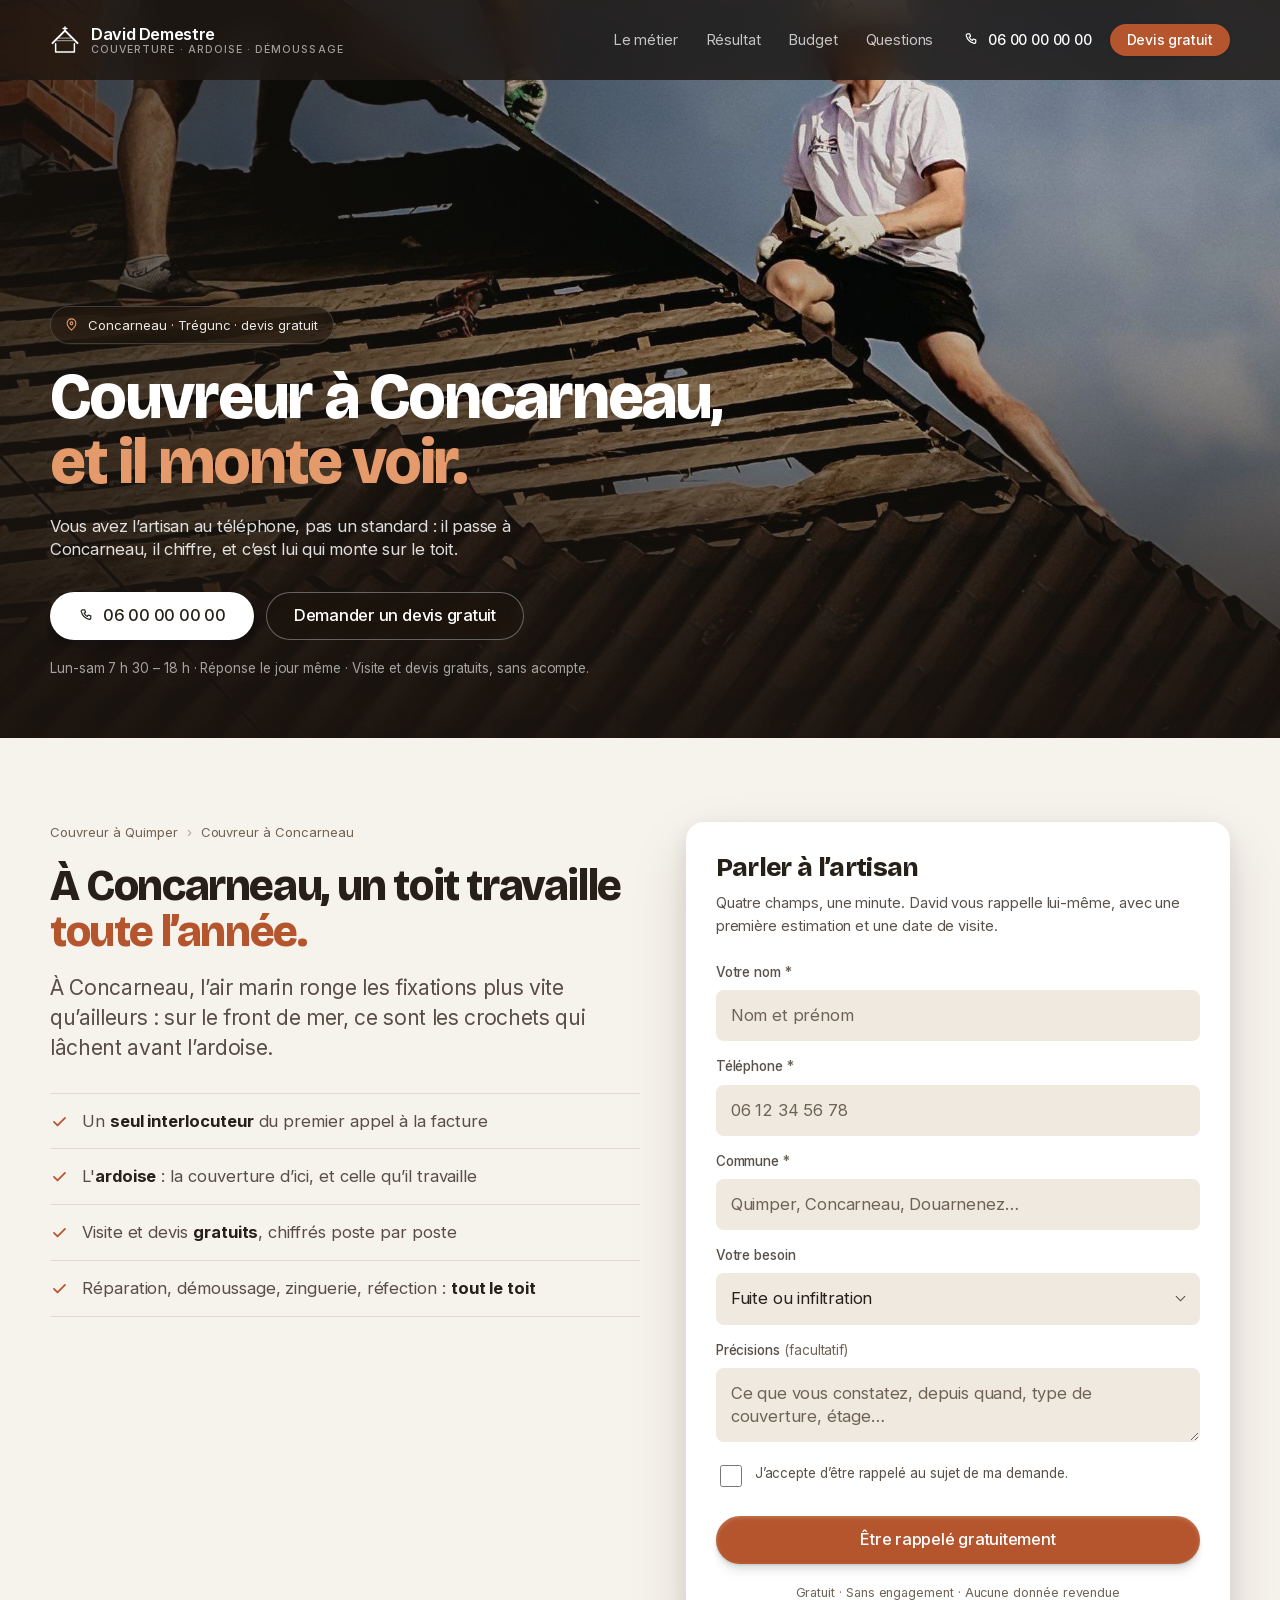
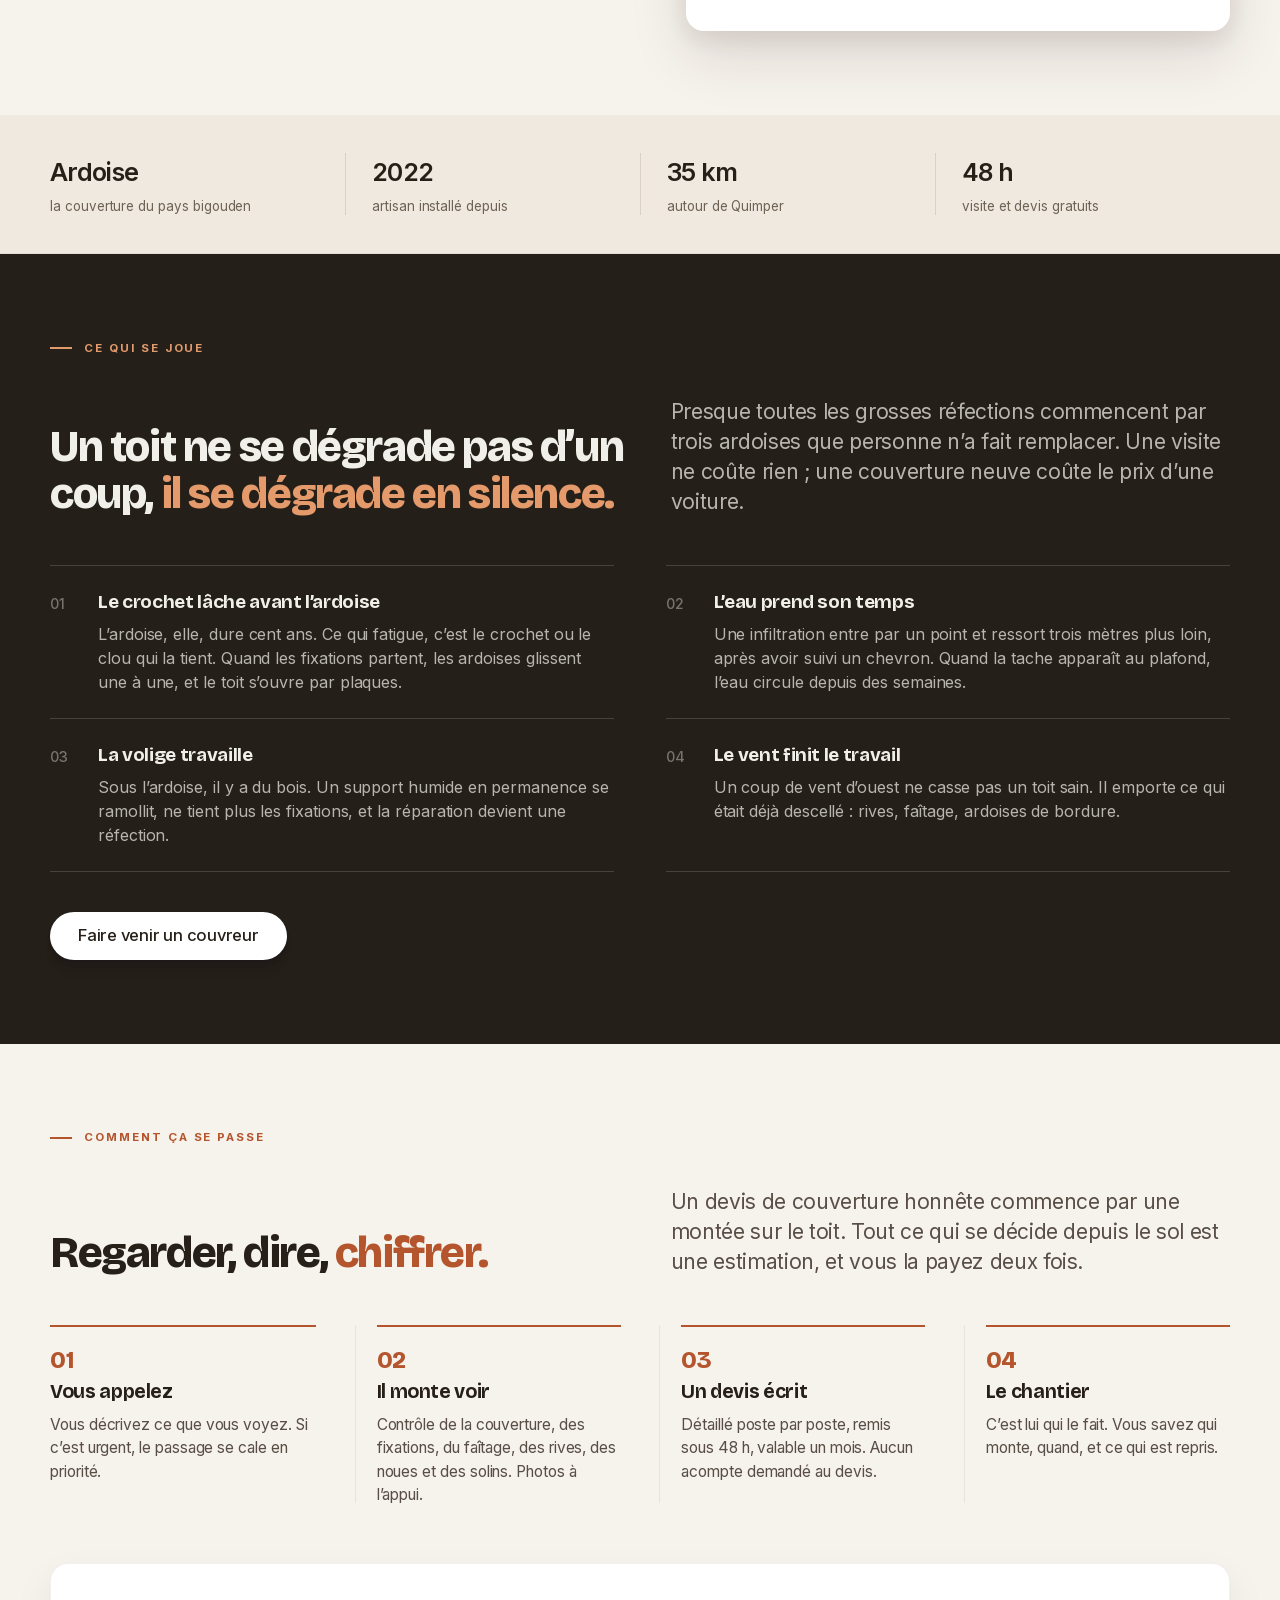
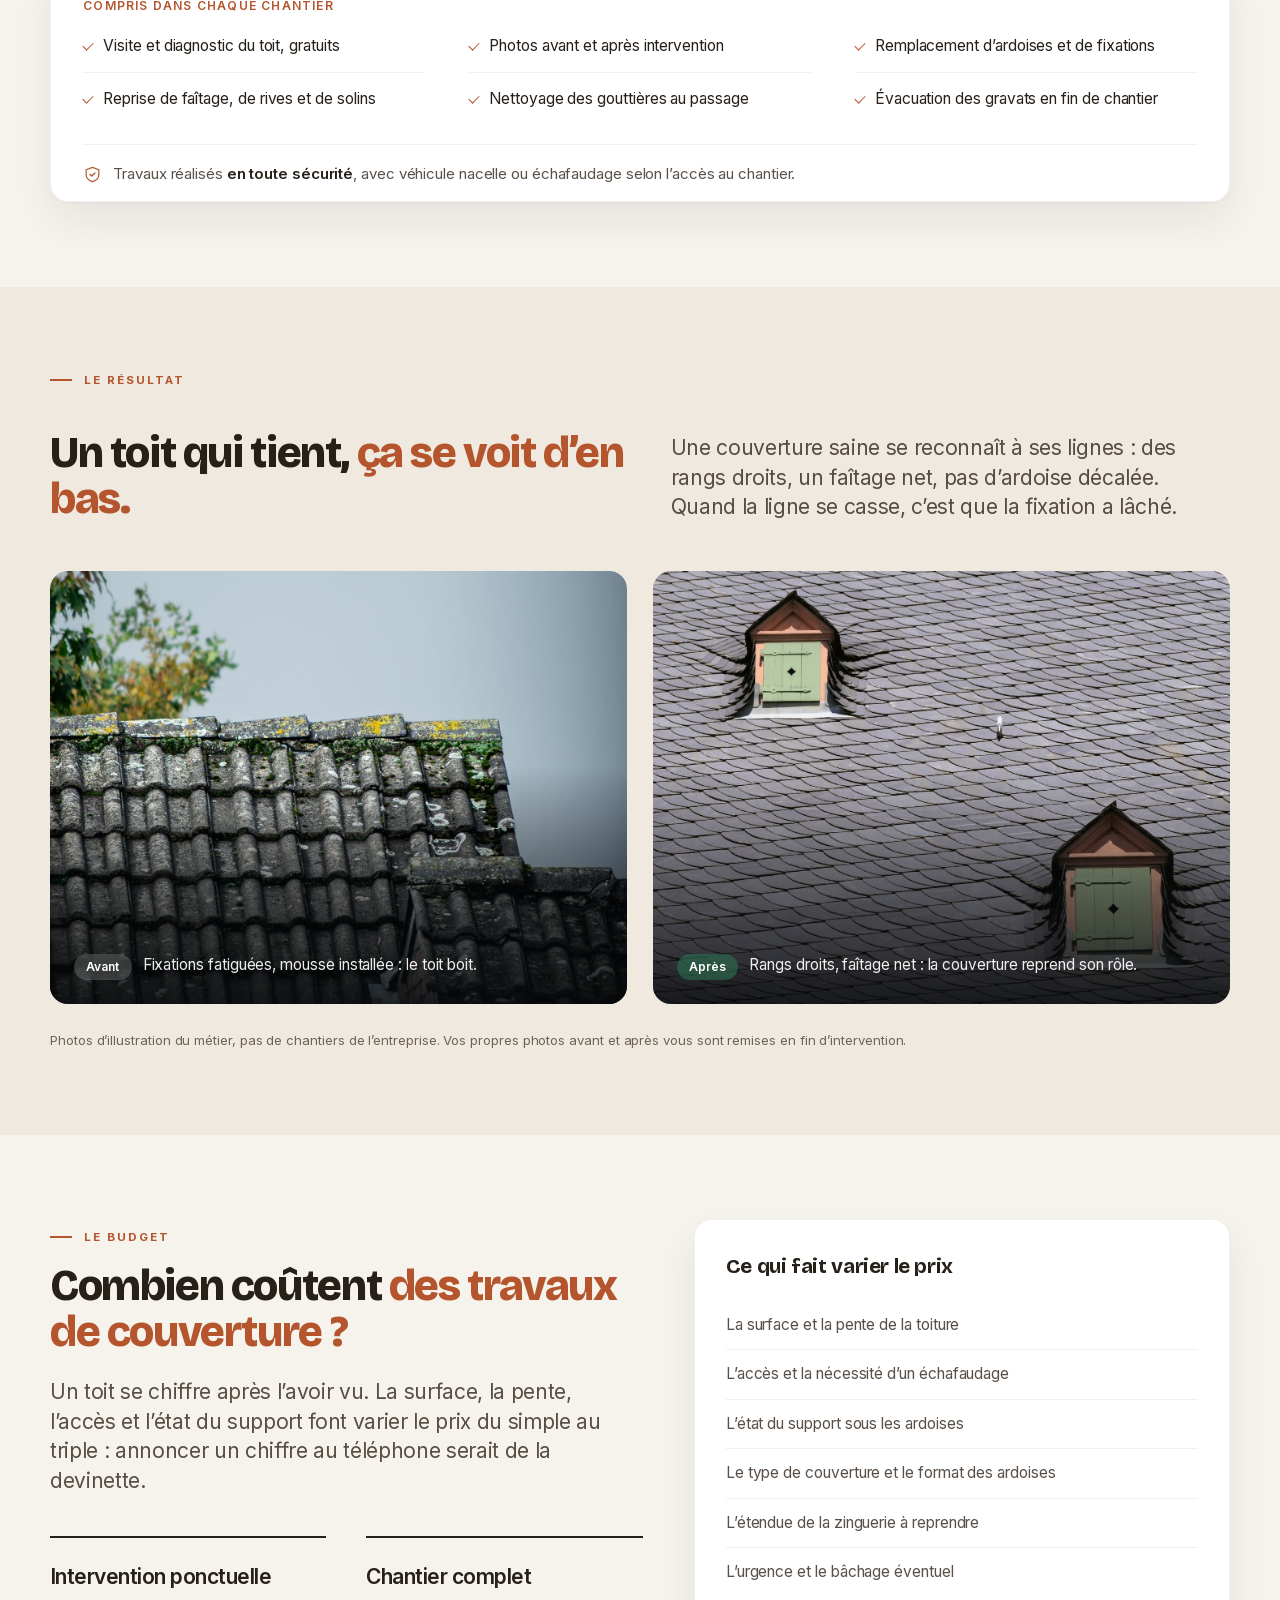
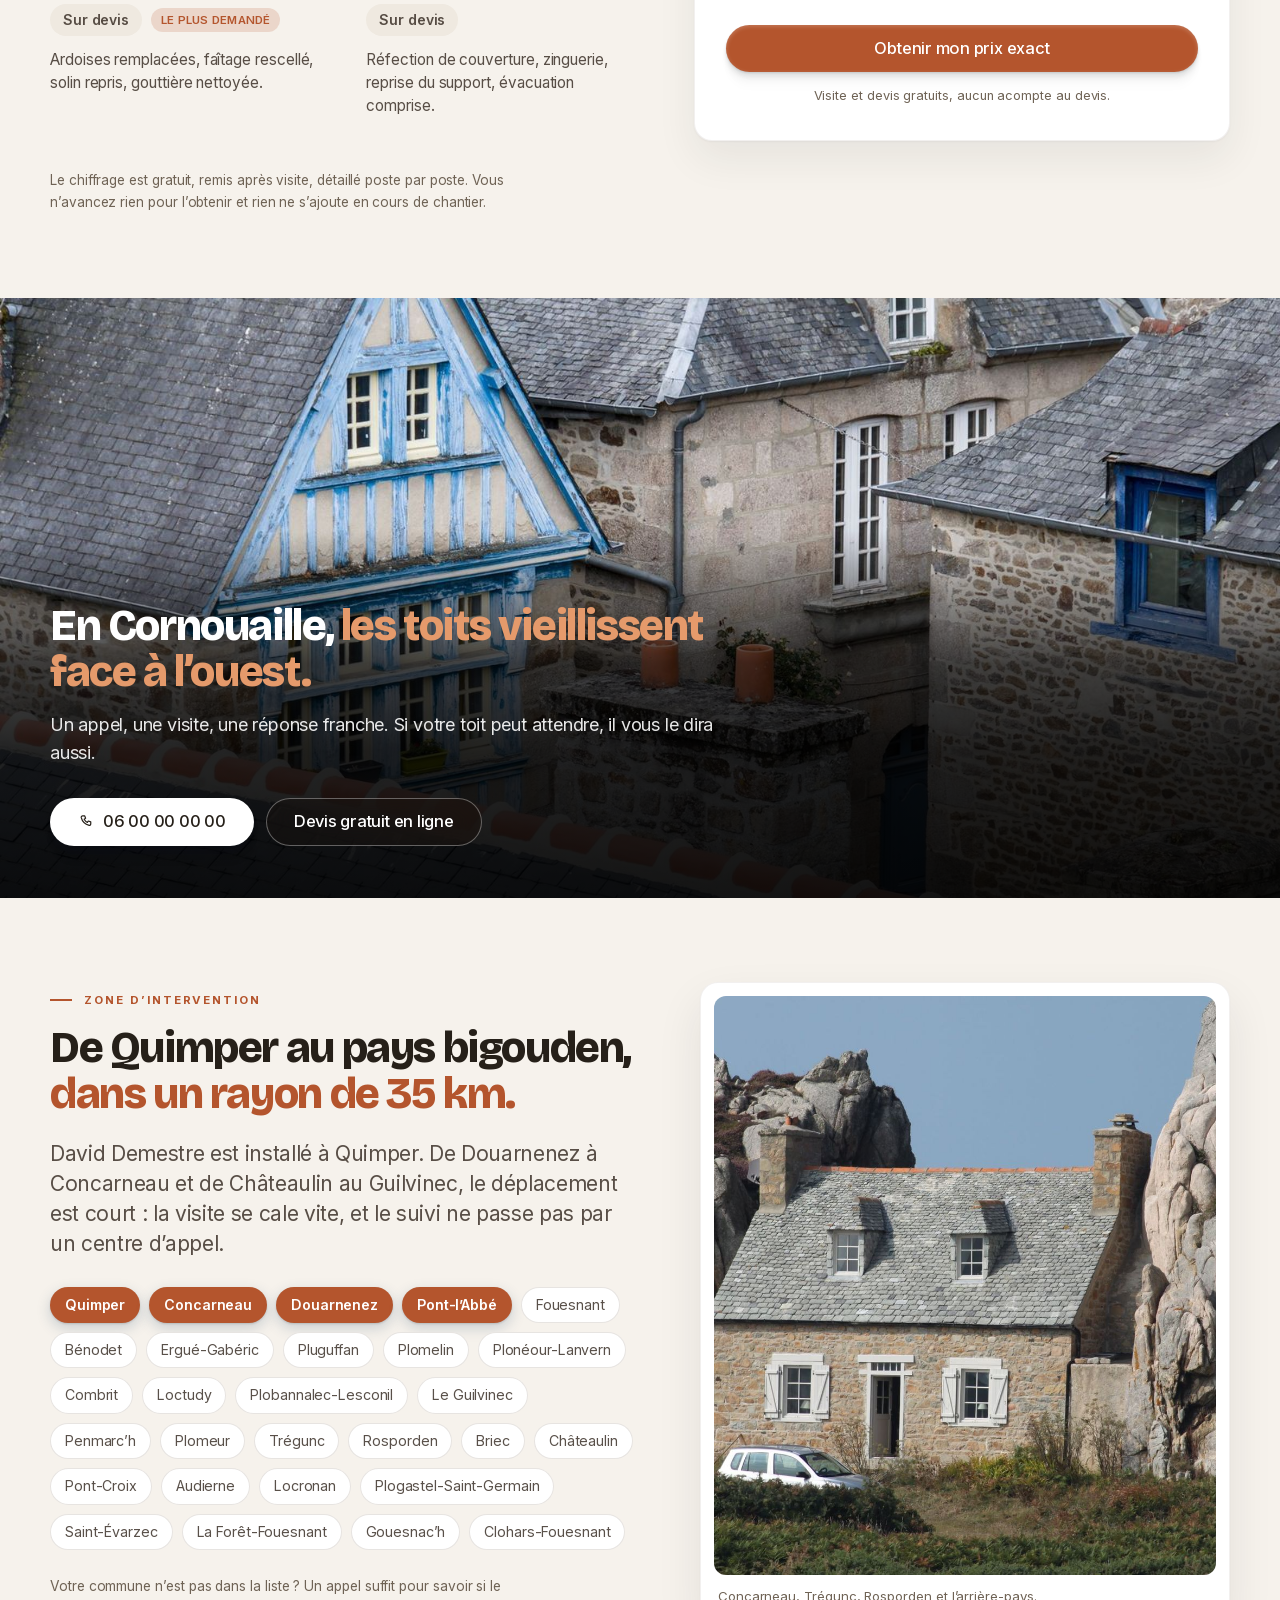
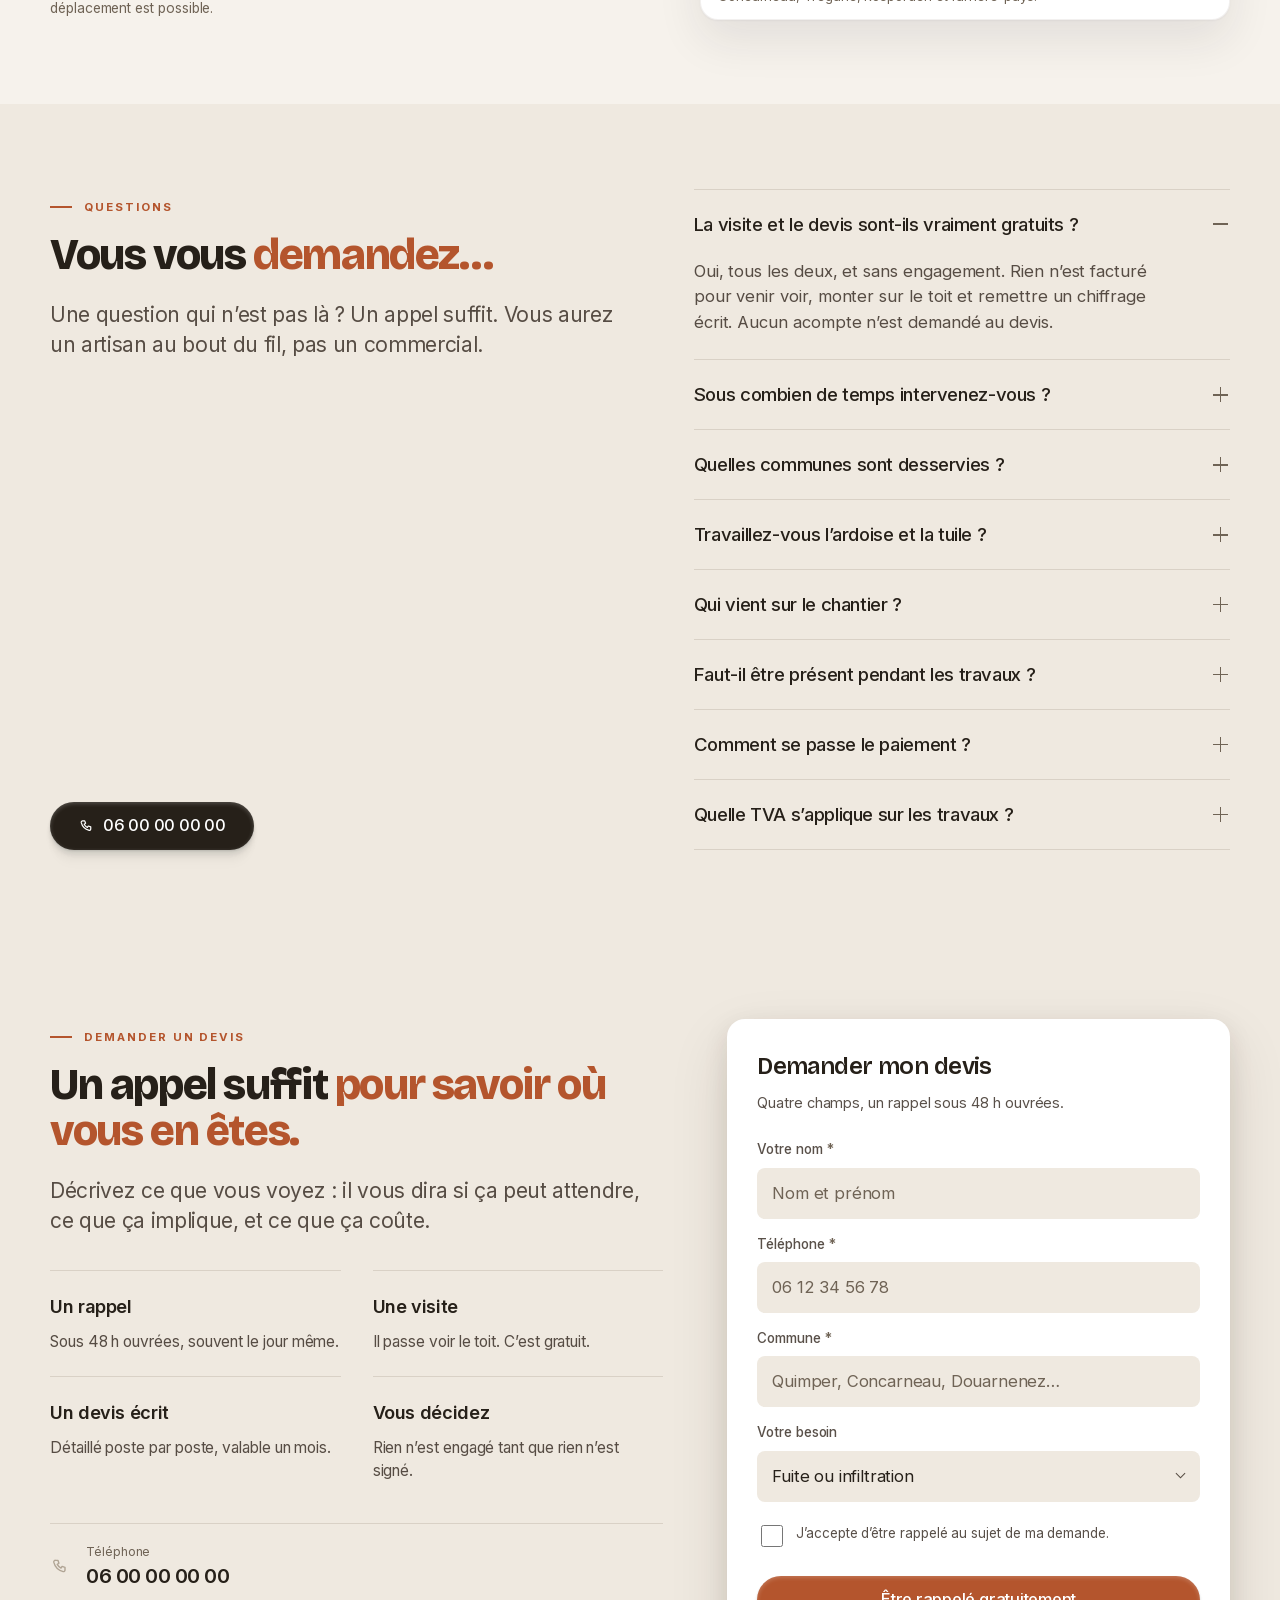
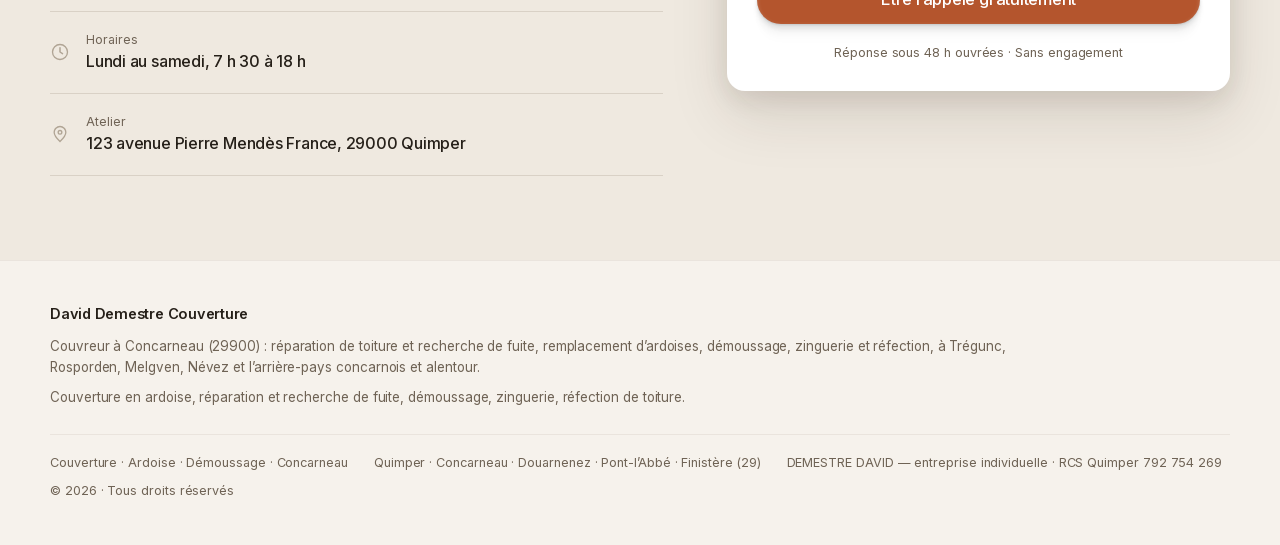
==== couvreur-concarneau/index.html @ 00672529 "Landings Google Ads de David Demestre, couvreur à Quimper Huit pages statiques générées par build.py" ====
<!DOCTYPE html>
<html lang="fr">
<head>
<meta charset="UTF-8" />
<meta name="viewport" content="width=device-width, initial-scale=1" />

<!-- ============================================================
     Page générée par build.py. NE JAMAIS ÉDITER LES FICHIERS GÉNÉRÉS&nbsp;:
     éditer templates/page.html (structure) ou build.py (contenu),
     puis relancer `python3 build.py`.
     ⚠️ RESTE À FAIRE AVANT LA PREMIÈRE ANNONCE (détail dans README.md)
     1. DOMAINE  &nbsp;: https://demestre-couverture.fr acheté, reste à brancher sur Cloudflare Pages
     2. WEB3FORMS&nbsp;: clé à créer avec l’email de David Demestre
     3. LÉGAL    &nbsp;: mentions légales + SIRET + décennale (exigés par Google Ads)
     4. CONVERSIONS&nbsp;: IDs Ads (inactifs tant qu’ils contiennent XXXX)
     5. AVIS     &nbsp;: coller les vrais avis Google (section #avis masquée)
     ============================================================ -->

<title>Couvreur à Concarneau&nbsp;: devis gratuit | David Demestre</title>
<meta name="description" content="Couvreur à Concarneau (29900)&nbsp;: ardoise, fuite de toiture, démoussage, zinguerie, réfection. Visite et devis gratuits, sans acompte." />
<!-- noindex tant que le domaine et les mentions légales ne sont pas en place.
     Sans effet sur Google Ads&nbsp;: une landing en noindex se diffuse normalement. -->
<meta name="robots" content="noindex, nofollow" />
<link rel="canonical" href="https://demestre-couverture.fr/couvreur-concarneau/" />

<meta property="og:type" content="website" />
<meta property="og:locale" content="fr_FR" />
<meta property="og:title" content="Couvreur à Concarneau&nbsp;: l’artisan qui décroche" />
<meta property="og:description" content="Ardoise cassée, fuite, mousse, faîtage descellé, toiture à refaire. Un seul artisan, devis gratuit." />
<meta property="og:url" content="https://demestre-couverture.fr/couvreur-concarneau/" />
<meta property="og:image" content="https://demestre-couverture.fr/assets/img/hero-couvreur.jpg" />
<meta name="theme-color" content="#251f19" />
<meta name="geo.region" content="FR-29" />
<meta name="geo.placename" content="Concarneau" />
<link rel="icon" href="/assets/favicon.svg" type="image/svg+xml" />

<!-- Polices auto-hébergées dans assets/fonts&nbsp;: zéro requête tierce. -->
<link rel="stylesheet" href="/assets/styles.css?v=13" />

<!-- Google Ads&nbsp;: gtag + conversions. Inactif tant que les IDs contiennent XXXX. -->
<script>
window.ADS_GTAG = 'AW-18467990702';
if (window.ADS_GTAG.indexOf('XXXX') === -1) {
  var s = document.createElement('script'); s.async = true;
  s.src = 'https://www.googletagmanager.com/gtag/js?id=' + window.ADS_GTAG;
  document.head.appendChild(s);
  window.dataLayer = window.dataLayer || [];
  function gtag(){dataLayer.push(arguments);}
  gtag('js', new Date());
  gtag('config', window.ADS_GTAG);
}
window.ADS_CONVERSION = 'AW-18467990702/XXXXdevisXXXX';        /* « Demande de devis (site) » */
window.ADS_CONVERSION_APPEL = 'AW-18467990702/XXXXappelXXXX';  /* « Appel depuis le site » */
</script>

<script type="application/ld+json">
{
  "@context": "https://schema.org",
  "@type": "RoofingContractor",
  "@id": "https://demestre-couverture.fr/couvreur-concarneau/#business",
  "name": "David Demestre Couverture",
  "alternateName": "DEMESTRE DAVID",
  "url": "https://demestre-couverture.fr/couvreur-concarneau/",
  "telephone": "+33600000000",
  "image": "https://demestre-couverture.fr/assets/img/hero-couvreur.jpg",
  "priceRange": "€€",
  "currenciesAccepted": "EUR",
  "paymentAccepted": "Chèque, Virement, Espèces",
  "foundingDate": "2022",
  "slogan": "Un couvreur à Concarneau qui décroche, et qui monte voir.",
  "description": "Couvreur à Concarneau : réparation de toiture et recherche de fuite, remplacement d'ardoises, démoussage, zinguerie et réfection de couverture, à Concarneau et alentour.",
  "address": {"@type":"PostalAddress","streetAddress":"123 avenue Pierre Mendès France","addressLocality":"Concarneau","postalCode":"29900","addressRegion":"Bretagne","addressCountry":"FR"},
  "geo": {"@type":"GeoCoordinates","latitude":47.8736,"longitude":-3.9187},
  "openingHoursSpecification": [{"@type":"OpeningHoursSpecification","dayOfWeek":["Monday","Tuesday","Wednesday","Thursday","Friday","Saturday"],"opens":"07:30","closes":"18:00"}],
  "areaServed": [{"@type":"City","name":"Quimper"},{"@type":"City","name":"Concarneau"},{"@type":"City","name":"Douarnenez"},{"@type":"City","name":"Pont-l'Abbé"},{"@type":"City","name":"Fouesnant"},{"@type":"City","name":"Bénodet"},{"@type":"City","name":"Ergué-Gabéric"},{"@type":"City","name":"Pluguffan"},{"@type":"City","name":"Plomelin"},{"@type":"City","name":"Plonéour-Lanvern"},{"@type":"City","name":"Combrit"},{"@type":"City","name":"Loctudy"},{"@type":"City","name":"Plobannalec-Lesconil"},{"@type":"City","name":"Le Guilvinec"},{"@type":"City","name":"Penmarc'h"},{"@type":"City","name":"Plomeur"}],
  "hasOfferCatalog": {
    "@type":"OfferCatalog",
    "name":"Travaux de couverture",
    "itemListElement":[{"@type":"Offer","itemOffered":{"@type":"Service","name":"Réparation de toiture et recherche de fuite"}},{"@type":"Offer","itemOffered":{"@type":"Service","name":"Remplacement d'ardoises et reprise de crochets"}},{"@type":"Offer","itemOffered":{"@type":"Service","name":"Démoussage de toiture"}},{"@type":"Offer","itemOffered":{"@type":"Service","name":"Gouttières, noues et zinguerie"}},{"@type":"Offer","itemOffered":{"@type":"Service","name":"Réfection de couverture en ardoise"}},{"@type":"Offer","itemOffered":{"@type":"Service","name":"Bâchage d'urgence après coup de vent"}}]
  }
}
</script>
<script type="application/ld+json">
{
  "@context": "https://schema.org",
  "@type": "FAQPage",
  "mainEntity": [{"@type":"Question","name":"La visite et le devis sont-ils vraiment gratuits ?","acceptedAnswer":{"@type":"Answer","text":"Oui, tous les deux, et sans engagement. Rien n'est facturé pour venir voir, monter sur le toit et remettre un chiffrage écrit. Aucun acompte n'est demandé au devis."}},{"@type":"Question","name":"Sous combien de temps intervenez-vous ?","acceptedAnswer":{"@type":"Answer","text":"Le rappel se fait sous 48 h ouvrées, souvent le jour même. Pour la visite, cela dépend du planning en cours : une maison ouverte après un coup de vent passe avant un chantier programmé."}},{"@type":"Question","name":"Quelles communes sont desservies ?","acceptedAnswer":{"@type":"Answer","text":"Un rayon d'environ 35 km autour de Quimper : Concarneau, Douarnenez, Pont-l'Abbé, Fouesnant, Bénodet, Le Guilvinec, Rosporden, Briec, Châteaulin, Audierne et les communes entre les deux. Un appel suffit pour savoir."}},{"@type":"Question","name":"Travaillez-vous l'ardoise et la tuile ?","acceptedAnswer":{"@type":"Answer","text":"L'ardoise avant tout : c'est la couverture d'ici, et c'est là que se joue la qualité du travail. La tuile mécanique, le zinc et le bac acier font aussi partie du métier, comme la zinguerie : gouttières, noues, rives et solins."}},{"@type":"Question","name":"Qui vient sur le chantier ?","acceptedAnswer":{"@type":"Answer","text":"L'artisan lui-même. Ce n'est pas un centre d'appel qui prend la demande et sous-traite le chantier : celui qui chiffre est celui qui monte."}},{"@type":"Question","name":"Faut-il être présent pendant les travaux ?","acceptedAnswer":{"@type":"Answer","text":"Pas nécessairement. Il faut un accès à la propriété, et un point d'eau pour un démoussage. Les photos avant et après vous sont remises."}},{"@type":"Question","name":"Comment se passe le paiement ?","acceptedAnswer":{"@type":"Answer","text":"Rien à l'établissement du devis. Pour un chantier important, un acompte à la commande est d'usage pour engager les matériaux : il est écrit sur le devis, jamais réclamé avant."}},{"@type":"Question","name":"Quelle TVA s'applique sur les travaux ?","acceptedAnswer":{"@type":"Answer","text":"Sur un logement achevé depuis plus de deux ans, les travaux de rénovation relèvent en général de la TVA à 10 %. Le taux applicable à votre situation figure sur le devis."}}]
}
</script>
</head>
<body data-lp="couvreur_concarneau">

<!-- ================= HEADER ================= -->
<header class="topbar">
  <div class="wrap topbar-in">
    <a href="#top" class="brand" aria-label="David Demestre Couverture">
      <span class="brand-mark" aria-hidden="true"><svg viewBox="0 0 48 48" fill="none" stroke="currentColor" stroke-linecap="round" stroke-linejoin="round"><path d="M4 29 24 9l20 20" stroke-width="3.2"/><path d="M24 9V3M21 5.5h6" stroke-width="2.4"/><path d="M11 25h26M15 21h18" stroke-width="2" opacity=".5"/><path d="M9 30v13M39 30v13M9 43h30" stroke-width="2.4"/></svg></span>
      <span class="brand-txt"><b>David Demestre</b><span class="bd">Couverture · Ardoise · Démoussage</span></span>
    </a>
    <nav class="topnav" aria-label="Sections de la page">
      <a href="#prestation">Le métier</a>
      <a href="#resultat">Résultat</a>
      <a href="#prix">Budget</a>
      <a href="#faq">Questions</a>
    </nav>
    <div class="topbar-cta">
      <a href="tel:+33600000000" class="btn btn-ink btn-sm js-tel">
        <svg viewBox="0 0 24 24" fill="none" aria-hidden="true"><path d="M6.5 4h3l1.2 3.5-2 1.3a11 11 0 0 0 4.5 4.5l1.3-2 3.5 1.2v3a2 2 0 0 1-2.2 2A15.5 15.5 0 0 1 4.5 6.2 2 2 0 0 1 6.5 4Z" stroke="currentColor" stroke-width="1.7" stroke-linejoin="round"/></svg>
        06 00 00 00 00
      </a>
      <a href="#devis" class="btn btn-accent btn-sm">Devis gratuit</a>
    </div>
  </div>
</header>

<main id="top">

<!-- ================= HERO ================= -->
<!-- Hero pleine image&nbsp;: la photo occupe tout le cadre,
     bord à bord, et le texte est posé DANS LE VIDE de l’image (ciel, pan de
     toit sombre), jamais sur l’artisan. Le dégradé ne monte que du bas et de
     la gauche&nbsp;: la photo n’est pas assombrie dans son ensemble.
     Le formulaire n’est plus dans le hero&nbsp;: il a sa propre section, juste
     dessous, avec les quatre arguments du service en vis-à-vis. -->
<header class="page-hero" id="top">
  <img class="hero-bg" src="/assets/img/hero-couvreur.jpg" alt="Deux couvreurs reprenant une toiture, liteaux mis à nu sous un ciel couvert"
       srcset="/assets/img/hero-couvreur-mob.jpg 900w, /assets/img/hero-couvreur.jpg 1920w"
       sizes="100vw"
       fetchpriority="high" width="1920" height="1050" />
  <div class="hero-scrim" aria-hidden="true"></div>
  <div class="wrap hero-in">
    <p class="hero-pin">
      <svg viewBox="0 0 24 24" fill="none" aria-hidden="true"><path d="M12 21s7-6.3 7-11a7 7 0 1 0-14 0c0 4.7 7 11 7 11Z" stroke="currentColor" stroke-width="1.7"/><circle cx="12" cy="10" r="2.2" stroke="currentColor" stroke-width="1.7"/></svg>
      Concarneau · Trégunc · devis gratuit
    </p>
    <h1>Couvreur à Concarneau, <em>et il monte voir.</em></h1>
    <p class="lead">Vous avez l’artisan au téléphone, pas un standard&nbsp;: il passe à Concarneau, il chiffre, et c’est lui qui monte sur le toit.</p>
    <div class="hero-cta">
      <a href="tel:+33600000000" class="btn btn-cream btn-lg js-tel">
        <svg viewBox="0 0 24 24" fill="none" aria-hidden="true"><path d="M6.5 4h3l1.2 3.5-2 1.3a11 11 0 0 0 4.5 4.5l1.3-2 3.5 1.2v3a2 2 0 0 1-2.2 2A15.5 15.5 0 0 1 4.5 6.2 2 2 0 0 1 6.5 4Z" stroke="currentColor" stroke-width="1.7" stroke-linejoin="round"/></svg>
        06 00 00 00 00
      </a>
      <a href="#devis" class="btn btn-glass btn-lg">Demander un devis gratuit</a>
    </div>
    <p class="lp-micro">Lun-sam 7 h 30 – 18 h · Réponse le jour même · Visite et devis gratuits, sans acompte.</p>
  </div>
</header>

<!-- ================= DEVIS ================= -->
<section class="section devis-sec" id="devis">
  <div class="wrap lp-grid">
    <div class="lp-copy">
      <p class="crumb">Couvreur à Quimper <span>&rsaquo;</span> Couvreur à Concarneau</p>
      <h2 class="h2">À Concarneau, un toit travaille <em>toute l’année.</em></h2>
      <p class="lead">À Concarneau, l’air marin ronge les fixations plus vite qu’ailleurs&nbsp;: sur le front de mer, ce sont les crochets qui lâchent avant l’ardoise.</p>
      <ul class="lp-points">
        <li><svg viewBox="0 0 24 24" fill="none" aria-hidden="true"><path d="m5 12.5 4.5 4.5L19 7.5" stroke="currentColor" stroke-width="2.2" stroke-linecap="round" stroke-linejoin="round"/></svg><span>Un <b>seul interlocuteur</b> du premier appel à la facture</span></li>
        <li><svg viewBox="0 0 24 24" fill="none" aria-hidden="true"><path d="m5 12.5 4.5 4.5L19 7.5" stroke="currentColor" stroke-width="2.2" stroke-linecap="round" stroke-linejoin="round"/></svg><span>L'<b>ardoise</b>&nbsp;: la couverture d’ici, et celle qu’il travaille</span></li>
        <li><svg viewBox="0 0 24 24" fill="none" aria-hidden="true"><path d="m5 12.5 4.5 4.5L19 7.5" stroke="currentColor" stroke-width="2.2" stroke-linecap="round" stroke-linejoin="round"/></svg><span>Visite et devis <b>gratuits</b>, chiffrés poste par poste</span></li>
        <li><svg viewBox="0 0 24 24" fill="none" aria-hidden="true"><path d="m5 12.5 4.5 4.5L19 7.5" stroke="currentColor" stroke-width="2.2" stroke-linecap="round" stroke-linejoin="round"/></svg><span>Réparation, démoussage, zinguerie, réfection&nbsp;: <b>tout le toit</b></span></li>
      </ul>
    </div>

    <aside class="lp-form">
      <div class="form-card">
        <div class="form-head">
          <h2>Parler à l’artisan</h2>
          <p>Quatre champs, une minute. David vous rappelle lui-même, avec une première estimation et une date de visite.</p>
        </div>
        <form class="js-devis" id="devis-form" novalidate>
          <input type="hidden" name="access_key" value="REMPLACER_PAR_VOTRE_CLE_WEB3FORMS" />
          <input type="checkbox" name="botcheck" tabindex="-1" autocomplete="off" style="display:none" aria-hidden="true" />
          <!-- Traçabilité Google Ads&nbsp;: rempli automatiquement par script.js -->
          <input type="hidden" name="gclid" /><input type="hidden" name="source" /><input type="hidden" name="campagne" /><input type="hidden" name="mot_cle" /><input type="hidden" name="page" />

          <div class="field"><label for="nom">Votre nom <span class="req">*</span></label><input id="nom" name="nom" type="text" required autocomplete="name" placeholder="Nom et prénom" /></div>
          <div class="field"><label for="tel">Téléphone <span class="req">*</span></label><input id="tel" name="tel" type="tel" required autocomplete="tel" inputmode="tel" placeholder="06 12 34 56 78" /></div>
          <div class="field"><label for="ville">Commune <span class="req">*</span></label><input id="ville" name="ville" type="text" required autocomplete="address-level2" placeholder="Quimper, Concarneau, Douarnenez…" /></div>
          <div class="field">
            <label for="besoin">Votre besoin</label>
            <div class="select-wrap">
              <select id="besoin" name="besoin">
                <option>Fuite ou infiltration</option>
                <option>Ardoises cassées ou glissées</option>
                <option>Mousse et lichens sur le toit</option>
                <option>Gouttière, noue ou zinguerie</option>
                <option>Toiture à refaire</option>
                <option>Je ne sais pas, je veux un avis</option>
              </select>
            </div>
          </div>
          <div class="field field-opt">
            <label for="message">Précisions <span class="opt">(facultatif)</span></label>
            <textarea id="message" name="message" rows="2" placeholder="Ce que vous constatez, depuis quand, type de couverture, étage…"></textarea>
          </div>

          <label class="consent"><input type="checkbox" required /> <span>J’accepte d’être rappelé au sujet de ma demande.</span></label>

          <button type="submit" class="btn btn-accent btn-lg btn-block">Être rappelé gratuitement</button>
          <p class="form-note">Gratuit · Sans engagement · Aucune donnée revendue</p>

          <div class="form-success" role="status">
            <b>Demande bien reçue.</b><br>David vous rappelle sous 48 h ouvrées.<br>
            <a href="tel:+33600000000" class="js-tel">Plus pressé&nbsp;? 06 00 00 00 00</a>
          </div>
          <div class="form-error" role="alert">L’envoi a échoué. Appelez directement le <a href="tel:+33600000000" class="js-tel">06 00 00 00 00</a>.</div>
        </form>
      </div>
    </aside>
  </div>
</section>

<!-- ================= LES PREUVES ================= -->
<!-- Les quatre arguments du service sont remontés dans le hero&nbsp;: ce bandeau
     porte les quatre preuves de l’entreprise, qui ne changent pas d’une page
     à l’autre. Aucune des deux listes ne répète l’autre. -->
<div class="trust">
  <div class="wrap proofband">
    <div><b>Ardoise</b><span>la couverture du pays bigouden</span></div>
    <div><b>2022</b><span>artisan installé depuis</span></div>
    <div><b>35 km</b><span>autour de Quimper</span></div>
    <div><b>48 h</b><span>visite et devis gratuits</span></div>
  </div>
</div>

<!-- ================= L’ENJEU ================= -->
<section class="section section-dark" id="pourquoi">
  <div class="wrap">
    <div class="sec-head">
      <span class="kick">Ce qui se joue</span>
      <h2 class="h2">Un toit ne se dégrade pas d’un coup, <em>il se dégrade en silence.</em></h2>
      <p class="lead">Presque toutes les grosses réfections commencent par trois ardoises que personne n’a fait remplacer. Une visite ne coûte rien&nbsp;; une couverture neuve coûte le prix d’une voiture.</p>
    </div>
    <div class="risk-list">
      <div class="risk"><span class="n">01</span><div><h3>Le crochet lâche avant l’ardoise</h3><p>L’ardoise, elle, dure cent ans. Ce qui fatigue, c’est le crochet ou le clou qui la tient. Quand les fixations partent, les ardoises glissent une à une, et le toit s’ouvre par plaques.</p></div></div>
        <div class="risk"><span class="n">02</span><div><h3>L’eau prend son temps</h3><p>Une infiltration entre par un point et ressort trois mètres plus loin, après avoir suivi un chevron. Quand la tache apparaît au plafond, l’eau circule depuis des semaines.</p></div></div>
        <div class="risk"><span class="n">03</span><div><h3>La volige travaille</h3><p>Sous l’ardoise, il y a du bois. Un support humide en permanence se ramollit, ne tient plus les fixations, et la réparation devient une réfection.</p></div></div>
        <div class="risk"><span class="n">04</span><div><h3>Le vent finit le travail</h3><p>Un coup de vent d’ouest ne casse pas un toit sain. Il emporte ce qui était déjà descellé&nbsp;: rives, faîtage, ardoises de bordure.</p></div></div>
    </div>
    <a href="#devis" class="btn btn-cream btn-lg risk-cta">Faire venir un couvreur</a>
  </div>
</section>

<!-- ================= LA PRESTATION ================= -->
<section class="section" id="prestation">
  <div class="wrap">
    <div class="sec-head">
      <span class="kick">Comment ça se passe</span>
      <h2 class="h2">Regarder, dire, <em>chiffrer.</em></h2>
      <p class="lead">Un devis de couverture honnête commence par une montée sur le toit. Tout ce qui se décide depuis le sol est une estimation, et vous la payez deux fois.</p>
    </div>
    <div class="steps">
      <div class="step"><div class="n">01</div><h3>Vous appelez</h3><p>Vous décrivez ce que vous voyez. Si c’est urgent, le passage se cale en priorité.</p></div>
      <div class="step"><div class="n">02</div><h3>Il monte voir</h3><p>Contrôle de la couverture, des fixations, du faîtage, des rives, des noues et des solins. Photos à l’appui.</p></div>
      <div class="step"><div class="n">03</div><h3>Un devis écrit</h3><p>Détaillé poste par poste, remis sous 48 h, valable un mois. Aucun acompte demandé au devis.</p></div>
      <div class="step"><div class="n">04</div><h3>Le chantier</h3><p>C’est lui qui le fait. Vous savez qui monte, quand, et ce qui est repris.</p></div>
    </div>
    <div class="incl">
      <p class="incl-title">Compris dans chaque chantier</p>
      <ul class="incl-list">
        <li>Visite et diagnostic du toit, gratuits</li>
        <li>Photos avant et après intervention</li>
        <li>Remplacement d’ardoises et de fixations</li>
        <li>Reprise de faîtage, de rives et de solins</li>
        <li>Nettoyage des gouttières au passage</li>
        <li>Évacuation des gravats en fin de chantier</li>
      </ul>
      <p class="incl-note">
        <svg viewBox="0 0 24 24" fill="none" aria-hidden="true"><path d="M12 3 4 6v6c0 4.5 3.2 7.6 8 9 4.8-1.4 8-4.5 8-9V6l-8-3Z" stroke="currentColor" stroke-width="1.5" stroke-linejoin="round"/><path d="m9 12 2 2 4-4" stroke="currentColor" stroke-width="1.8" stroke-linecap="round" stroke-linejoin="round"/></svg>
        <span>Travaux réalisés <b>en toute sécurité</b>, avec véhicule nacelle ou échafaudage selon l’accès au chantier.</span>
      </p>
    </div>
  </div>
</section>

<!-- ================= AVANT / APRÈS ================= -->
<!-- Deux cartes photo légendées&nbsp;: la preuve visuelle du résultat, sans lien
     sortant. Sur une page d’annonce, chaque lien qui sort est un lead perdu. -->
<section class="section section-warm" id="resultat">
  <div class="wrap">
    <div class="sec-head">
      <span class="kick">Le résultat</span>
      <h2 class="h2">Un toit qui tient, <em>ça se voit d’en bas.</em></h2>
      <p class="lead">Une couverture saine se reconnaît à ses lignes&nbsp;: des rangs droits, un faîtage net, pas d’ardoise décalée. Quand la ligne se casse, c’est que la fixation a lâché.</p>
    </div>
    <div class="duo">
      <figure class="shot">
        <img src="/assets/img/ardoise-mousse.jpg" alt="Toiture grise envahie de mousse et de lichens" loading="lazy" width="1400" height="1050" />
        <figcaption><span class="shot-tag">Avant</span>Fixations fatiguées, mousse installée&nbsp;: le toit boit.</figcaption>
      </figure>
      <figure class="shot">
        <img src="/assets/img/toit-ardoise-propre.jpg" alt="Toiture en ardoise nette aux rangs réguliers après intervention" loading="lazy" width="1400" height="1050" />
        <figcaption><span class="shot-tag shot-ok">Après</span>Rangs droits, faîtage net&nbsp;: la couverture reprend son rôle.</figcaption>
      </figure>
    </div>
    <p class="ba-note">Photos d’illustration du métier, pas de chantiers de l’entreprise. Vos propres photos avant et après vous sont remises en fin d’intervention.</p>
  </div>
</section>

<!-- ================= LE BUDGET ================= -->
<section class="section" id="prix">
  <div class="wrap split split-tight">
    <div>
      <span class="kick">Le budget</span>
      <h2 class="h2">Combien coûtent <em>des travaux de couverture&nbsp;?</em></h2>
      <p class="lead">Un toit se chiffre après l’avoir vu. La surface, la pente, l’accès et l’état du support font varier le prix du simple au triple&nbsp;: annoncer un chiffre au téléphone serait de la devinette.</p>
      <!-- ⚠️ Aucun prix n’est inventé&nbsp;: les cartes restent «&nbsp;Sur devis&nbsp;» tant que
           David Demestre n’a pas validé de fourchette. Un prix affiché puis démenti
           au téléphone coûte plus cher en conversion qu’un prix absent. -->
      <div class="price-cards">
        <div class="price-card featured"><span class="pc-lab">Intervention ponctuelle</span><span class="pc-line"><span class="pc-val">Sur devis</span><span class="pc-pill">le plus demandé</span></span><p>Ardoises remplacées, faîtage rescellé, solin repris, gouttière nettoyée.</p></div>
        <div class="price-card"><span class="pc-lab">Chantier complet</span><span class="pc-line"><span class="pc-val">Sur devis</span></span><p>Réfection de couverture, zinguerie, reprise du support, évacuation comprise.</p></div>
      </div>
      <p class="price-note">Le chiffrage est gratuit, remis après visite, détaillé poste par poste. Vous n’avancez rien pour l’obtenir et rien ne s’ajoute en cours de chantier.</p>
    </div>
    <div class="price-side">
      <h3>Ce qui fait varier le prix</h3>
      <ul class="tick">
        <li>La surface et la pente de la toiture</li>
        <li>L’accès et la nécessité d’un échafaudage</li>
        <li>L’état du support sous les ardoises</li>
        <li>Le type de couverture et le format des ardoises</li>
        <li>L’étendue de la zinguerie à reprendre</li>
        <li>L’urgence et le bâchage éventuel</li>
      </ul>
      <a href="#devis" class="btn btn-accent btn-block btn-lg">Obtenir mon prix exact</a>
      <p class="price-side-note">Visite et devis gratuits, aucun acompte au devis.</p>
    </div>
  </div>
</section>

<!-- ================= BANDE CTA ================= -->
<section class="cta-band">
  <img src="/assets/img/bourg-cornouaille.jpg" alt="Maisons de pierre aux toits d’ardoise dans un bourg de Cornouaille" loading="lazy" width="1600" height="900" />
  <div class="cta-band-in">
    <div class="wrap">
      <h2>En Cornouaille, <em>les toits vieillissent face à l’ouest.</em></h2>
      <p>Un appel, une visite, une réponse franche. Si votre toit peut attendre, il vous le dira aussi.</p>
      <div class="cta-band-btns">
        <a href="tel:+33600000000" class="btn btn-cream btn-lg js-tel">
          <svg viewBox="0 0 24 24" fill="none" aria-hidden="true"><path d="M6.5 4h3l1.2 3.5-2 1.3a11 11 0 0 0 4.5 4.5l1.3-2 3.5 1.2v3a2 2 0 0 1-2.2 2A15.5 15.5 0 0 1 4.5 6.2 2 2 0 0 1 6.5 4Z" stroke="currentColor" stroke-width="1.7" stroke-linejoin="round"/></svg>
          06 00 00 00 00
        </a>
        <a href="#devis" class="btn btn-glass btn-lg">Devis gratuit en ligne</a>
      </div>
    </div>
  </div>
</section>

<!-- ================= AVIS =================
     ⚠️ N’INVENTEZ AUCUN AVIS. Coller les vrais avis Google dans la liste AVIS
     de build.py (texte exact, prénom, commune)&nbsp;: la section s’affiche alors
     toute seule. Tant que la liste est vide, elle reste masquée. -->
<section class="section section-warm" id="avis" hidden>
  <div class="wrap">
    <div class="sec-head">
      <span class="kick">Avis</span>
      <h2 class="h2">Ce que disent <em>ses clients.</em></h2>
    </div>
    <div class="note-google">
      <span class="note-val">5,0</span>
      <span class="note-txt"><span class="stars" aria-hidden="true">★★★★★</span>
        <b>Note de sa fiche Google</b><span>4 avis, aucun sous la note maximale</span></span>
    </div>
    <div class="reviews">
      
    </div>
  </div>
</section>

<!-- ================= TERRITOIRE ================= -->
<!-- Le bâti par secteur, et le cadrage «&nbsp;ce qu’on fait / ce qu’on ne fait
     pas&nbsp;». Ces deux blocs ne sortent que sur la page métier, la seule à
     couvrir toute la zone. -->
<section class="section section-warm" id="territoire" hidden>
  <div class="wrap split">
    <div>
      <span class="kick">Le territoire</span>
      <h2 class="h2"></h2>
      <p class="lead"></p>
      <div class="secteurs">
        
      </div>
    </div>
    <div class="cadrage">
      <h3></h3>
      <p></p>
      <p class="cadrage-non"><b>Ce qu’il ne fait pas&nbsp;:</b> </p>
    </div>
  </div>
</section>

<!-- ================= ZONE ================= -->
<section class="section" id="zones">
  <div class="wrap split">
    <div>
      <span class="kick">Zone d’intervention</span>
      <h2 class="h2">De Quimper au pays bigouden, <em>dans un rayon de 35&nbsp;km.</em></h2>
      <p class="lead">David Demestre est installé à Quimper. De Douarnenez à Concarneau et de Châteaulin au Guilvinec, le déplacement est court&nbsp;: la visite se cale vite, et le suivi ne passe pas par un centre d’appel.</p>
      <div class="zones">
        <span class="zone zone-main">Quimper</span>
        <span class="zone zone-main">Concarneau</span>
        <span class="zone zone-main">Douarnenez</span>
        <span class="zone zone-main">Pont-l’Abbé</span>
        <span class="zone">Fouesnant</span>
        <span class="zone">Bénodet</span>
        <span class="zone">Ergué-Gabéric</span>
        <span class="zone">Pluguffan</span>
        <span class="zone">Plomelin</span>
        <span class="zone">Plonéour-Lanvern</span>
        <span class="zone">Combrit</span>
        <span class="zone">Loctudy</span>
        <span class="zone">Plobannalec-Lesconil</span>
        <span class="zone">Le Guilvinec</span>
        <span class="zone">Penmarc’h</span>
        <span class="zone">Plomeur</span>
        <span class="zone">Trégunc</span>
        <span class="zone">Rosporden</span>
        <span class="zone">Briec</span>
        <span class="zone">Châteaulin</span>
        <span class="zone">Pont-Croix</span>
        <span class="zone">Audierne</span>
        <span class="zone">Locronan</span>
        <span class="zone">Plogastel-Saint-Germain</span>
        <span class="zone">Saint-Évarzec</span>
        <span class="zone">La Forêt-Fouesnant</span>
        <span class="zone">Gouesnac’h</span>
        <span class="zone">Clohars-Fouesnant</span>
      </div>
      <p class="zones-note">Votre commune n’est pas dans la liste&nbsp;? Un appel suffit pour savoir si le déplacement est possible.</p>
    </div>
    <figure class="frame">
      <img src="/assets/img/maison-bretonne.jpg" alt="Maison bretonne en pierre couverte d’ardoise" loading="lazy" width="1400" height="1050" />
      <figcaption>Concarneau, Trégunc, Rosporden et l’arrière-pays.</figcaption>
    </figure>
  </div>
</section>

<!-- ================= FAQ ================= -->
<section class="section section-warm" id="faq">
  <div class="wrap split split-tight">
    <div class="faq-intro">
      <div class="faq-intro-in">
      <span class="kick">Questions</span>
      <h2 class="h2">Vous vous <em>demandez…</em></h2>
      <p class="lead">Une question qui n’est pas là&nbsp;? Un appel suffit. Vous aurez un artisan au bout du fil, pas un commercial.</p>
      </div>
      <a href="tel:+33600000000" class="btn btn-ink btn-lg js-tel faq-tel">
        <svg viewBox="0 0 24 24" fill="none" aria-hidden="true"><path d="M6.5 4h3l1.2 3.5-2 1.3a11 11 0 0 0 4.5 4.5l1.3-2 3.5 1.2v3a2 2 0 0 1-2.2 2A15.5 15.5 0 0 1 4.5 6.2 2 2 0 0 1 6.5 4Z" stroke="currentColor" stroke-width="1.7" stroke-linejoin="round"/></svg>
        06 00 00 00 00
      </a>
    </div>
    <div class="faq">
      <details open><summary>La visite et le devis sont-ils vraiment gratuits&nbsp;?<span class="pm"></span></summary><div class="ans">Oui, tous les deux, et sans engagement. Rien n’est facturé pour venir voir, monter sur le toit et remettre un chiffrage écrit. Aucun acompte n’est demandé au devis.</div></details>
      <details><summary>Sous combien de temps intervenez-vous&nbsp;?<span class="pm"></span></summary><div class="ans">Le rappel se fait sous 48 h ouvrées, souvent le jour même. Pour la visite, cela dépend du planning en cours&nbsp;: une maison ouverte après un coup de vent passe avant un chantier programmé.</div></details>
      <details><summary>Quelles communes sont desservies&nbsp;?<span class="pm"></span></summary><div class="ans">Un rayon d’environ 35 km autour de Quimper&nbsp;: Concarneau, Douarnenez, Pont-l’Abbé, Fouesnant, Bénodet, Le Guilvinec, Rosporden, Briec, Châteaulin, Audierne et les communes entre les deux. Un appel suffit pour savoir.</div></details>
      <details><summary>Travaillez-vous l’ardoise et la tuile&nbsp;?<span class="pm"></span></summary><div class="ans">L’ardoise avant tout&nbsp;: c’est la couverture d’ici, et c’est là que se joue la qualité du travail. La tuile mécanique, le zinc et le bac acier font aussi partie du métier, comme la zinguerie&nbsp;: gouttières, noues, rives et solins.</div></details>
      <details><summary>Qui vient sur le chantier&nbsp;?<span class="pm"></span></summary><div class="ans">L’artisan lui-même. Ce n’est pas un centre d’appel qui prend la demande et sous-traite le chantier&nbsp;: celui qui chiffre est celui qui monte.</div></details>
      <details><summary>Faut-il être présent pendant les travaux&nbsp;?<span class="pm"></span></summary><div class="ans">Pas nécessairement. Il faut un accès à la propriété, et un point d’eau pour un démoussage. Les photos avant et après vous sont remises.</div></details>
      <details><summary>Comment se passe le paiement&nbsp;?<span class="pm"></span></summary><div class="ans">Rien à l’établissement du devis. Pour un chantier important, un acompte à la commande est d’usage pour engager les matériaux&nbsp;: il est écrit sur le devis, jamais réclamé avant.</div></details>
      <details><summary>Quelle TVA s’applique sur les travaux&nbsp;?<span class="pm"></span></summary><div class="ans">Sur un logement achevé depuis plus de deux ans, les travaux de rénovation relèvent en général de la TVA à 10 %. Le taux applicable à votre situation figure sur le devis.</div></details>
    </div>
  </div>
</section>

<!-- ================= CTA FINAL ================= -->
<section class="section final" id="contact">
  <div class="wrap final-in">
    <div class="final-copy">
      <span class="kick">Demander un devis</span>
      <h2 class="h2">Un appel suffit <em>pour savoir où vous en êtes.</em></h2>
      <p class="lead">Décrivez ce que vous voyez&nbsp;: il vous dira si ça peut attendre, ce que ça implique, et ce que ça coûte.</p>
      <div class="after">
        <div class="after-item"><b>Un rappel</b><p>Sous 48 h ouvrées, souvent le jour même.</p></div>
        <div class="after-item"><b>Une visite</b><p>Il passe voir le toit. C’est gratuit.</p></div>
        <div class="after-item"><b>Un devis écrit</b><p>Détaillé poste par poste, valable un mois.</p></div>
        <div class="after-item"><b>Vous décidez</b><p>Rien n’est engagé tant que rien n’est signé.</p></div>
      </div>
      <div class="final-contacts">
        <a class="fc js-tel" href="tel:+33600000000"><span class="ic"><svg viewBox="0 0 24 24" fill="none"><path d="M6.5 4h3l1.2 3.5-2 1.3a11 11 0 0 0 4.5 4.5l1.3-2 3.5 1.2v3a2 2 0 0 1-2.2 2A15.5 15.5 0 0 1 4.5 6.2 2 2 0 0 1 6.5 4Z" stroke="currentColor" stroke-width="1.7" stroke-linejoin="round"/></svg></span><span><span class="l">Téléphone</span><span class="v">06 00 00 00 00</span></span></a>
        <div class="fc"><span class="ic"><svg viewBox="0 0 24 24" fill="none"><path d="M12 7v5l3 2" stroke="currentColor" stroke-width="1.8" stroke-linecap="round" stroke-linejoin="round"/><circle cx="12" cy="12" r="9" stroke="currentColor" stroke-width="1.6"/></svg></span><span><span class="l">Horaires</span><span class="v small">Lundi au samedi, 7 h 30 à 18 h</span></span></div>
        <div class="fc"><span class="ic"><svg viewBox="0 0 24 24" fill="none"><path d="M12 21s7-6.3 7-11a7 7 0 1 0-14 0c0 4.7 7 11 7 11Z" stroke="currentColor" stroke-width="1.6"/><circle cx="12" cy="10" r="2.2" stroke="currentColor" stroke-width="1.6"/></svg></span><span><span class="l">Atelier</span><span class="v small">123 avenue Pierre Mendès France, 29000 Quimper</span></span></div>
      </div>
    </div>
    <a href="#devis" class="btn btn-accent btn-lg btn-block final-jump">Demander mon devis gratuit</a>
    <div class="final-form">
      <div class="form-head">
        <h3>Demander mon devis</h3>
        <p>Quatre champs, un rappel sous 48 h ouvrées.</p>
      </div>
      <form class="js-devis" id="devis-form-bas" novalidate>
        <input type="hidden" name="access_key" value="REMPLACER_PAR_VOTRE_CLE_WEB3FORMS" />
        <input type="checkbox" name="botcheck" tabindex="-1" autocomplete="off" style="display:none" aria-hidden="true" />
        <input type="hidden" name="gclid" /><input type="hidden" name="source" /><input type="hidden" name="campagne" /><input type="hidden" name="mot_cle" /><input type="hidden" name="page" />

        <div class="field"><label for="nom2">Votre nom <span class="req">*</span></label><input id="nom2" name="nom" type="text" required autocomplete="name" placeholder="Nom et prénom" /></div>
        <div class="field"><label for="tel2">Téléphone <span class="req">*</span></label><input id="tel2" name="tel" type="tel" required autocomplete="tel" inputmode="tel" placeholder="06 12 34 56 78" /></div>
        <div class="field"><label for="ville2">Commune <span class="req">*</span></label><input id="ville2" name="ville" type="text" required autocomplete="address-level2" placeholder="Quimper, Concarneau, Douarnenez…" /></div>
        <div class="field">
          <label for="besoin2">Votre besoin</label>
          <div class="select-wrap">
            <select id="besoin2" name="besoin">
              <option>Fuite ou infiltration</option>
                <option>Ardoises cassées ou glissées</option>
                <option>Mousse et lichens sur le toit</option>
                <option>Gouttière, noue ou zinguerie</option>
                <option>Toiture à refaire</option>
                <option>Je ne sais pas, je veux un avis</option>
            </select>
          </div>
        </div>
        <label class="consent"><input type="checkbox" required /> <span>J’accepte d’être rappelé au sujet de ma demande.</span></label>
        <button type="submit" class="btn btn-accent btn-lg btn-block">Être rappelé gratuitement</button>
        <p class="form-note">Réponse sous 48 h ouvrées · Sans engagement</p>
        <div class="form-success" role="status"><b>Demande bien reçue.</b><br>David vous rappelle sous 48 h ouvrées.<br><a href="tel:+33600000000">Plus pressé&nbsp;? 06 00 00 00 00</a></div>
        <div class="form-error" role="alert">L’envoi a échoué. Appelez directement le <a href="tel:+33600000000">06 00 00 00 00</a>.</div>
      </form>
    </div>
  </div>
</section>

</main>

<footer class="footer">
  <div class="wrap footer-in">
    <div>
      <b>David Demestre Couverture</b>
      <p>Couvreur à Concarneau (29900)&nbsp;: réparation de toiture et recherche de fuite, remplacement d’ardoises, démoussage, zinguerie et réfection, à Trégunc, Rosporden, Melgven, Névez et l’arrière-pays concarnois et alentour.</p>
      <p>Couverture en ardoise, réparation et recherche de fuite, démoussage, zinguerie, réfection de toiture.</p>
    </div>
    <!-- ⚠️ MAQUETTE&nbsp;: le bloc légal (SIRET, assurance décennale, mentions légales,
         données personnelles) doit être en place avant la première annonce.
         Google Ads refuse les landings sans identification vérifiable. -->
    <div class="footer-legal">
      <span>Couverture · Ardoise · Démoussage · Concarneau</span>
      <span>Quimper · Concarneau · Douarnenez · Pont-l’Abbé · Finistère (29)</span>
      <span>DEMESTRE DAVID — entreprise individuelle · RCS Quimper 792 754 269</span>
      <span>© <span id="year">2026</span> · Tous droits réservés</span>
    </div>
  </div>
</footer>

<!-- Barre d’action mobile -->
<div class="callbar">
  <a href="tel:+33600000000" class="call js-tel"><svg viewBox="0 0 24 24" fill="none"><path d="M6.5 4h3l1.2 3.5-2 1.3a11 11 0 0 0 4.5 4.5l1.3-2 3.5 1.2v3a2 2 0 0 1-2.2 2A15.5 15.5 0 0 1 4.5 6.2 2 2 0 0 1 6.5 4Z" stroke="currentColor" stroke-width="1.8" stroke-linejoin="round"/></svg>Appeler</a>
  <a href="#devis" class="quote">Devis gratuit</a>
</div>

<script src="/assets/script.js?v=2" defer></script>
</body>
</html>
---- assets/styles.css ----
/* ============================================================
   Polices auto-hébergées (variable fonts, ex-Google Fonts) :
   zéro requête tierce, font-display swap.
   ============================================================ */
/* latin-ext */
@font-face {
  font-family: 'Bricolage Grotesque';
  font-style: normal;
  font-weight: 600;
  font-stretch: 100%;
  font-display: swap;
  src: url(fonts/BricolageGrotesque-600-latin-ext.woff2) format('woff2');
  unicode-range: U+0100-02BA, U+02BD-02C5, U+02C7-02CC, U+02CE-02D7, U+02DD-02FF, U+0304, U+0308, U+0329, U+1D00-1DBF, U+1E00-1E9F, U+1EF2-1EFF, U+2020, U+20A0-20AB, U+20AD-20C0, U+2113, U+2C60-2C7F, U+A720-A7FF;
}
/* latin */
@font-face {
  font-family: 'Bricolage Grotesque';
  font-style: normal;
  font-weight: 600;
  font-stretch: 100%;
  font-display: swap;
  src: url(fonts/BricolageGrotesque-600-latin.woff2) format('woff2');
  unicode-range: U+0000-00FF, U+0131, U+0152-0153, U+02BB-02BC, U+02C6, U+02DA, U+02DC, U+0304, U+0308, U+0329, U+2000-206F, U+20AC, U+2122, U+2191, U+2193, U+2212, U+2215, U+FEFF, U+FFFD;
}
/* latin-ext */
@font-face {
  font-family: 'Bricolage Grotesque';
  font-style: normal;
  font-weight: 700;
  font-stretch: 100%;
  font-display: swap;
  src: url(fonts/BricolageGrotesque-600-latin-ext.woff2) format('woff2');
  unicode-range: U+0100-02BA, U+02BD-02C5, U+02C7-02CC, U+02CE-02D7, U+02DD-02FF, U+0304, U+0308, U+0329, U+1D00-1DBF, U+1E00-1E9F, U+1EF2-1EFF, U+2020, U+20A0-20AB, U+20AD-20C0, U+2113, U+2C60-2C7F, U+A720-A7FF;
}
/* latin */
@font-face {
  font-family: 'Bricolage Grotesque';
  font-style: normal;
  font-weight: 700;
  font-stretch: 100%;
  font-display: swap;
  src: url(fonts/BricolageGrotesque-600-latin.woff2) format('woff2');
  unicode-range: U+0000-00FF, U+0131, U+0152-0153, U+02BB-02BC, U+02C6, U+02DA, U+02DC, U+0304, U+0308, U+0329, U+2000-206F, U+20AC, U+2122, U+2191, U+2193, U+2212, U+2215, U+FEFF, U+FFFD;
}
/* latin-ext */
@font-face {
  font-family: 'Bricolage Grotesque';
  font-style: normal;
  font-weight: 800;
  font-stretch: 100%;
  font-display: swap;
  src: url(fonts/BricolageGrotesque-600-latin-ext.woff2) format('woff2');
  unicode-range: U+0100-02BA, U+02BD-02C5, U+02C7-02CC, U+02CE-02D7, U+02DD-02FF, U+0304, U+0308, U+0329, U+1D00-1DBF, U+1E00-1E9F, U+1EF2-1EFF, U+2020, U+20A0-20AB, U+20AD-20C0, U+2113, U+2C60-2C7F, U+A720-A7FF;
}
/* latin */
@font-face {
  font-family: 'Bricolage Grotesque';
  font-style: normal;
  font-weight: 800;
  font-stretch: 100%;
  font-display: swap;
  src: url(fonts/BricolageGrotesque-600-latin.woff2) format('woff2');
  unicode-range: U+0000-00FF, U+0131, U+0152-0153, U+02BB-02BC, U+02C6, U+02DA, U+02DC, U+0304, U+0308, U+0329, U+2000-206F, U+20AC, U+2122, U+2191, U+2193, U+2212, U+2215, U+FEFF, U+FFFD;
}
/* latin-ext */
@font-face {
  font-family: 'Inter';
  font-style: normal;
  font-weight: 400;
  font-display: swap;
  src: url(fonts/Inter-400-latin-ext.woff2) format('woff2');
  unicode-range: U+0100-02BA, U+02BD-02C5, U+02C7-02CC, U+02CE-02D7, U+02DD-02FF, U+0304, U+0308, U+0329, U+1D00-1DBF, U+1E00-1E9F, U+1EF2-1EFF, U+2020, U+20A0-20AB, U+20AD-20C0, U+2113, U+2C60-2C7F, U+A720-A7FF;
}
/* latin */
@font-face {
  font-family: 'Inter';
  font-style: normal;
  font-weight: 400;
  font-display: swap;
  src: url(fonts/Inter-400-latin.woff2) format('woff2');
  unicode-range: U+0000-00FF, U+0131, U+0152-0153, U+02BB-02BC, U+02C6, U+02DA, U+02DC, U+0304, U+0308, U+0329, U+2000-206F, U+20AC, U+2122, U+2191, U+2193, U+2212, U+2215, U+FEFF, U+FFFD;
}
/* latin-ext */
@font-face {
  font-family: 'Inter';
  font-style: normal;
  font-weight: 500;
  font-display: swap;
  src: url(fonts/Inter-400-latin-ext.woff2) format('woff2');
  unicode-range: U+0100-02BA, U+02BD-02C5, U+02C7-02CC, U+02CE-02D7, U+02DD-02FF, U+0304, U+0308, U+0329, U+1D00-1DBF, U+1E00-1E9F, U+1EF2-1EFF, U+2020, U+20A0-20AB, U+20AD-20C0, U+2113, U+2C60-2C7F, U+A720-A7FF;
}
/* latin */
@font-face {
  font-family: 'Inter';
  font-style: normal;
  font-weight: 500;
  font-display: swap;
  src: url(fonts/Inter-400-latin.woff2) format('woff2');
  unicode-range: U+0000-00FF, U+0131, U+0152-0153, U+02BB-02BC, U+02C6, U+02DA, U+02DC, U+0304, U+0308, U+0329, U+2000-206F, U+20AC, U+2122, U+2191, U+2193, U+2212, U+2215, U+FEFF, U+FFFD;
}
/* latin-ext */
@font-face {
  font-family: 'Inter';
  font-style: normal;
  font-weight: 600;
  font-display: swap;
  src: url(fonts/Inter-400-latin-ext.woff2) format('woff2');
  unicode-range: U+0100-02BA, U+02BD-02C5, U+02C7-02CC, U+02CE-02D7, U+02DD-02FF, U+0304, U+0308, U+0329, U+1D00-1DBF, U+1E00-1E9F, U+1EF2-1EFF, U+2020, U+20A0-20AB, U+20AD-20C0, U+2113, U+2C60-2C7F, U+A720-A7FF;
}
/* latin */
@font-face {
  font-family: 'Inter';
  font-style: normal;
  font-weight: 600;
  font-display: swap;
  src: url(fonts/Inter-400-latin.woff2) format('woff2');
  unicode-range: U+0000-00FF, U+0131, U+0152-0153, U+02BB-02BC, U+02C6, U+02DA, U+02DC, U+0304, U+0308, U+0329, U+2000-206F, U+20AC, U+2122, U+2191, U+2193, U+2212, U+2215, U+FEFF, U+FFFD;
}
/* latin-ext */
@font-face {
  font-family: 'Inter';
  font-style: normal;
  font-weight: 700;
  font-display: swap;
  src: url(fonts/Inter-400-latin-ext.woff2) format('woff2');
  unicode-range: U+0100-02BA, U+02BD-02C5, U+02C7-02CC, U+02CE-02D7, U+02DD-02FF, U+0304, U+0308, U+0329, U+1D00-1DBF, U+1E00-1E9F, U+1EF2-1EFF, U+2020, U+20A0-20AB, U+20AD-20C0, U+2113, U+2C60-2C7F, U+A720-A7FF;
}
/* latin */
@font-face {
  font-family: 'Inter';
  font-style: normal;
  font-weight: 700;
  font-display: swap;
  src: url(fonts/Inter-400-latin.woff2) format('woff2');
  unicode-range: U+0000-00FF, U+0131, U+0152-0153, U+02BB-02BC, U+02C6, U+02DA, U+02DC, U+0304, U+0308, U+0329, U+2000-206F, U+20AC, U+2122, U+2191, U+2193, U+2212, U+2215, U+FEFF, U+FFFD;
}

/* ============================================================
   Feuille de style des landings David Demestre.
   Structure héritée du système maison de l'agence (bento, hero plein
   cadre, kickers à filet, Bricolage Grotesque + Inter) ; palette
   tirée du logo : bleu marine + or, blanc minéral d'enduit frais.
   Séparateurs en diagonale (la passe de rouleau), pas de vagues.
   Aucun hex en dur hors de :root.
   ============================================================ */

/* ============================================================
   DAVID DEMESTRE couverture · landings Google Ads (Quimper, 29)
   Habillage : papier chaud, terre cuite, charbon chaud — la famille
   « artisan » de l'agence.

   Principe : soustraire. Pas de carte quand un filet suffit, pas de
   filet quand du blanc suffit. Une seule couleur d'accent, réservée
   à l'action. La hiérarchie est portée par la taille du texte et
   l'espace, pas par des boîtes empilées.
   Typographie système (SF Pro sur Apple, Inter ailleurs), approche
   spécifique à chaque taille, réponse au pointer-down.
   ============================================================ */

:root {
  /* Habillage des landings de l'agence : fond ivoire,
     cartes blanches, sections sombres, un accent froid pour l'action et un
     accent chaud pour les preuves. Palette pensée pour un COUVREUR : papier chaud (la pierre),
     terre cuite (la tuile), charbon chaud (l'ardoise brûlée, le zinc patiné).
     Neutres chauds cohérents, aucun mélange chaud/froid. Ici elle tombe juste
     une seconde fois : les photos sont des ardoises grises sous ciel breton,
     et l'accent chaud est ce qui les réchauffe. */
  --bg:        #f6f2ec;
  --bg-2:      #efe9e0;
  --tile:      #efe9e0;
  --surface:   #FFFFFF;

  --line:      rgba(70, 50, 30, .13);
  --line-soft: rgba(70, 50, 30, .07);

  --ink:       #262019;
  --ink-2:     rgba(52, 42, 33, .82);
  --ink-3:     #6f6355;
  --ink-4:     #b0a494;

  /* Un seul accent, chaud, réservé à l'action ET aux filets de kicker :
     pas de seconde couleur : c'est ce qui tient. */
  --blue:      #b4552d;          /* terre cuite : l'action */
  --blue-dark: #8a3d1e;
  --tuile:     #b4552d;          /* mêmes filets, kickers, chiffres */
  --tuile-soft:rgba(180, 85, 45, .18);
  --blue-soft: rgba(180, 85, 45, .10);
  --green:     #2F6045;

  --dark:      #251f19;          /* charbon chaud des sections sombres */
  --on-dark:   #F1EFEA;
  --on-dark-2: rgba(241, 239, 234, .72);
  --line-dark: rgba(241, 239, 234, .16);

  --r-xs: 8px;
  --r-sm: 10px;
  --r:    14px;
  --r-lg: 18px;
  --r-xl: 24px;
  --pill: 980px;

  --sh:      0 2px 10px rgba(48, 34, 20, .07), 0 8px 24px rgba(48, 34, 20, .06);
  --sh-card: 0 8px 24px rgba(48, 34, 20, .10), 0 24px 60px rgba(48, 34, 20, .12);

  --ease: cubic-bezier(.16, 1, .3, 1);

  /* Une seule police système, c'est le signal « on a renoncé à la typo ».
     Bricolage Grotesque porte les titres, Inter le texte courant : c'est le
     couple maison de l'agence. L'emphase d'un titre ne se fait pas
     par un changement de police mais par la couleur (l'or), comme chez VB. */
  --display: "Bricolage Grotesque", ui-sans-serif, system-ui, sans-serif;
  --serif:   var(--display);

  /* La terre cuite pleine ne contraste pas assez sur une photo sombre : sa
     version claire sert uniquement au texte posé sur fond sombre. C'est le
     accent clair de la famille. */
  --gold-bright: #e59a6b;

  --wrap: 1180px;
  --pad:  clamp(62px, 6.6vw, 96px);
}

*, *::before, *::after { box-sizing: border-box; }

html { -webkit-text-size-adjust: 100%; scroll-behavior: smooth; }
/* la pilule flotte : les ancres doivent s'arrêter dessous. */
section[id], header[id], aside[id], div[id] { scroll-margin-top: 92px; }

body {
  margin: 0;
  background: var(--bg);
  color: var(--ink);
  font-family: "Inter", ui-sans-serif, -apple-system, BlinkMacSystemFont,
               "Segoe UI", Roboto, system-ui, sans-serif;
  font-size: 17px;
  line-height: 1.58;
  letter-spacing: -0.004em;
  -webkit-font-smoothing: antialiased;
  -moz-osx-font-smoothing: grayscale;
}

/* height:auto est indispensable : sans lui, les attributs width/height du HTML
   sont appliqués comme hauteur CSS et écrasent tous les aspect-ratio. */
img { max-width: 100%; display: block; height: auto; }
a { color: inherit; }

/* L'approche se resserre à mesure que le corps grandit. */
h1, h2, h3, .h2 {
  margin: 0; color: var(--ink);
  font-family: var(--display); font-weight: 800;
}
h1 { font-size: clamp(38px, 5vw, 66px); line-height: 1.02; letter-spacing: -0.035em; }
.h2, h2 { font-size: clamp(29px, 3.4vw, 46px); line-height: 1.06; letter-spacing: -0.032em; }
h3 { font-size: 20px; line-height: 1.3; letter-spacing: -0.018em; font-weight: 700; }
/* L'emphase d'un titre est une COULEUR, pas une seconde police : c'est le
   geste retenu ici, et c'est ce qui évite le titre moitié gris. */
h1 em, .h2 em, h2 em {
  font-style: normal; font-weight: 800; letter-spacing: inherit;
  color: var(--tuile);
}
h3 em { font-style: normal; color: inherit; }
.cta-band h2 em, .section-dark .h2 em { color: var(--gold-bright); }
.page-hero h1 em { color: var(--gold-bright); }

.wrap { width: min(100% - 40px, var(--wrap)); margin-inline: auto; }
.index { display: none; }

/* ---------------------------------------------------------- boutons */
.btn {
  --btn-bg: var(--blue);
  --btn-fg: #FFFFFF;
  display: inline-flex; align-items: center; justify-content: center; gap: 8px;
  padding: 11px 22px;
  border: 0;
  border-radius: var(--pill);
  background: var(--btn-bg);
  color: var(--btn-fg);
  font-family: inherit; font-size: 15.5px; font-weight: 500; line-height: 1.2;
  letter-spacing: -0.014em;
  text-decoration: none;
  cursor: pointer;
  -webkit-tap-highlight-color: transparent;
  transition: background-color .2s var(--ease), transform .12s var(--ease), opacity .2s var(--ease);
}
.btn svg { width: 17px; height: 17px; flex: none; }
/* Le retour part du pointer-down, il n'attend pas le relâchement. */
.btn:active { transform: scale(.972); }
.btn:focus-visible { outline: 3px solid rgba(180, 85, 45, .42); outline-offset: 3px; }

.btn-accent:hover { --btn-bg: var(--blue-dark); }
.btn-ink { --btn-bg: var(--ink); }
.btn-ink:hover { --btn-bg: #000000; }
/* Ombre à cinq étages + reflet interne : c'est elle qui décolle la pilule de
   la page. Sans elle un bouton plein reste un rectangle arrondi. */
.btn-accent, .btn-ink, .btn-cream {
  box-shadow:
    0 1px 2px rgba(15, 22, 31, .12), 0 4px 4px rgba(15, 22, 31, .08),
    0 9px 6px rgba(15, 22, 31, .045), 0 17px 7px rgba(15, 22, 31, .012),
    inset 0 1.5px 4px rgba(255, 255, 255, .22);
}
.btn-cream { --btn-bg: #FFFFFF; --btn-fg: var(--ink); }
.btn-cream { box-shadow:
    0 1px 2px rgba(15, 22, 31, .16), 0 4px 4px rgba(15, 22, 31, .10),
    0 9px 6px rgba(15, 22, 31, .06), 0 17px 7px rgba(15, 22, 31, .02); }
.topbar .btn-ink, .topbar .btn-accent, .btn-ghost { box-shadow: none; }
.topbar .btn-accent { box-shadow: 0 1px 3px rgba(0, 0, 0, .18); }
/* Sur fond clair, un bouton blanc a besoin d'un contour, sinon il disparaît. */
.btn-outline {
  --btn-bg: var(--surface); --btn-fg: var(--ink);
  box-shadow: inset 0 0 0 1px var(--line), 0 1px 2px rgba(48, 34, 20, .05);
}
.btn-outline:hover { --btn-bg: #FBFAF8; }
.btn-cream:hover { --btn-bg: #EDEDF0; }
.btn-glass {
  --btn-bg: rgba(26, 20, 15, .44); --btn-fg: #FFFFFF;
  box-shadow: inset 0 0 0 1px rgba(255, 255, 255, .34);
  backdrop-filter: blur(18px) saturate(160%); -webkit-backdrop-filter: blur(18px) saturate(160%);
}
.btn-glass:hover { --btn-bg: rgba(26, 20, 15, .58); }

/* action secondaire : lien bleu avec chevron, pas un second bouton */
.btn-ghost {
  --btn-bg: transparent; --btn-fg: var(--blue);
  padding: 14px 4px;
}
.btn-ghost::after { content: "\203A"; font-size: 21px; line-height: 0; margin-left: 1px; }
.btn-ghost:hover { text-decoration: underline; text-underline-offset: 4px; }
.btn-ghost:active { transform: none; opacity: .5; }

.btn-sm { padding: 8px 17px; font-size: 14px; }
.btn-lg { padding: 14px 28px; font-size: 16.5px; }
.btn-block { width: 100%; }

/* ---------------------------------------------------------- header */
/* Barre pleine largeur posée sur le hero sombre.
   Son fond est la couleur EXACTE du hero à 82 % : sur le hero elle se
   confond avec lui (donc invisible, l'effet recherché), et sur l'ivoire des
   sections suivantes elle reste une barre sombre lisible (blanc sur #3D464F,
   8,4:1). VB obtient le même résultat avec un écouteur de défilement qui
   ajoute une classe ; ici, aucun script : un écouteur ne se déclenche pas à
   l'arrivée sur une ancre, et la barre devenait alors blanche sur fond clair,
   donc illisible sur toute la page. */
.topbar {
  position: fixed; inset: 0 0 auto; z-index: 60;
  padding: 0; border: 0;
  background: rgba(30, 25, 20, .84);
  backdrop-filter: blur(18px) saturate(180%);
  -webkit-backdrop-filter: blur(18px) saturate(180%);
}
.topbar-in {
  display: flex; align-items: center; justify-content: space-between; gap: 18px;
  min-height: 80px; color: #FFFFFF;
}
.brand { display: inline-flex; align-items: center; gap: 11px; text-decoration: none; color: inherit; }
.brand-mark { width: 30px; height: 30px; color: currentColor; flex: none; }
.brand-mark svg { width: 100%; height: 100%; }
.brand-txt { display: flex; flex-direction: column; line-height: 1.22; }
.brand-txt b { font-size: 16.5px; font-weight: 600; letter-spacing: -0.022em; }
.brand-txt .bd {
  font-size: 10.5px; font-weight: 500; letter-spacing: .1em; text-transform: uppercase;
  color: rgba(255, 255, 255, .58);
}
.topnav { display: flex; align-items: center; gap: 28px; margin-left: auto; margin-right: 10px; }
.topnav a {
  font-size: 14.5px; color: rgba(255, 255, 255, .74); text-decoration: none;
  letter-spacing: -0.01em; transition: color .18s var(--ease);
}
.topnav a:hover { color: #FFFFFF; }
.topbar-cta { display: flex; align-items: center; gap: 16px; }
.topbar-note { font-size: 13px; color: rgba(255, 255, 255, .6); }
.topbar .btn-ink { --btn-bg: transparent; --btn-fg: #FFFFFF; padding: 7px 2px; font-weight: 500; }
.topbar .btn-ink:hover { --btn-bg: transparent; text-decoration: underline; text-underline-offset: 4px; }

/* ---------------------------------------------------------- hero */
/* Page de service VB : fond sombre PLAT, aucune photo en fond. Le visuel
   arrive en bas de la colonne de gauche, en carte légendée. */
/* ---------------------------------------------------------- hero photo
   Hero pleine image : la photo occupe TOUT le cadre, bord à bord,
   et le texte se pose dans le vide de l'image — jamais sur le sujet, jamais
   sous un voile global qui assombrirait la photo entière. Le dégradé ne monte
   que depuis le bas et la gauche, là où le texte est écrit. */
.page-hero {
  position: relative; isolation: isolate;
  min-height: clamp(560px, 82vh, 780px);
  display: flex; align-items: flex-end;
  padding: clamp(120px, 12vw, 160px) 0 clamp(42px, 4.6vw, 64px);
  background: var(--dark); color: #FFFFFF; overflow: hidden;
}
.hero-bg {
  position: absolute; inset: 0; z-index: -2;
  width: 100%; height: 100%; object-fit: cover;
  /* Les héros sont recadrés au build avec le vide à gauche et le sujet à
     droite : il n'y a plus rien à décaler ici. */
  object-position: 50% 50%;
}
.hero-scrim {
  position: absolute; inset: 0; z-index: -1; pointer-events: none;
  background:
    linear-gradient(to top, rgba(26, 20, 15, .88) 0%, rgba(26, 20, 15, .58) 26%,
                    rgba(26, 20, 15, .14) 54%, rgba(26, 20, 15, 0) 76%),
    linear-gradient(to right, rgba(26, 20, 15, .70) 0%, rgba(26, 20, 15, .34) 38%,
                    rgba(26, 20, 15, .06) 62%, rgba(26, 20, 15, 0) 74%);
}
.hero-in { position: relative; }
@media (min-width: 900px) {
  /* Le texte tient dans la moitié gauche : il ne couvre jamais l'artisan.
     Sous 900 px la photo se recadre d'elle-même et le texte reprend
     toute la largeur — sinon le bouton d'appel passe à la ligne. */
  .hero-in > * { max-width: min(640px, 58%); }
  .hero-in > h1 { max-width: min(700px, 62%); }
}
.page-hero h1 { color: #FFFFFF; text-wrap: balance; }
.hero-in .lead {
  color: rgba(255, 255, 255, .86); max-width: 32em; margin: 20px 0 0;
  font-size: clamp(16.5px, 1.3vw, 18.5px);
}

/* Pastille de localisation, en verre, posée au-dessus du titre (VB). */
.hero-pin {
  display: inline-flex; align-items: center; gap: 9px; margin: 0 0 20px;
  padding: 8px 15px 8px 13px; border-radius: var(--pill);
  background: rgba(26, 20, 15, .48); border: 1px solid rgba(255, 255, 255, .17);
  backdrop-filter: blur(16px) saturate(170%);
  -webkit-backdrop-filter: blur(16px) saturate(170%);
  font-size: 13px; color: rgba(255, 255, 255, .9); letter-spacing: -0.002em;
}
.hero-pin svg { width: 15px; height: 15px; flex: none; color: var(--gold-bright); }
@media (max-width: 700px) {
  .hero-pin { font-size: 12.5px; padding: 7px 13px 7px 11px; }
  .pin-suite { display: none; }
}

.hero-cta { display: flex; flex-wrap: wrap; align-items: center; gap: 12px; margin-top: 30px; }
.lp-micro { font-size: 13.5px; color: rgba(255, 255, 255, .6); margin: 18px 0 0; max-width: 44em; }

/* ------------------------------------------------- section devis (sous le hero)
   Le formulaire a sa propre section, il ne se superpose plus à la photo :
   les quatre arguments à gauche, la carte de devis à droite. */
.devis-sec { background: var(--bg); padding: clamp(46px, 5vw, 72px) 0 var(--pad); }
.lp-grid {
  display: grid; grid-template-columns: minmax(0, 1.04fr) minmax(0, .96fr);
  gap: clamp(30px, 3.6vw, 60px); align-items: start;
}
.crumb {
  display: flex; align-items: center; gap: 9px; margin: 0 0 20px;
  font-size: 13px; color: var(--ink-3); letter-spacing: -0.002em;
}
.crumb span { color: var(--ink-4); }

.lp-copy > .h2 { max-width: 15em; }
.lp-copy .lead { color: var(--ink-2); max-width: 34em; margin: 18px 0 0; }

/* Filets plutôt que cartes : c'est la liste d'arguments de VB. */
.lp-points { list-style: none; margin: 30px 0 0; padding: 0; display: grid; gap: 0; }
.lp-points li {
  display: flex; align-items: flex-start; gap: 13px;
  padding: 15px 0; border-top: 1px solid var(--line);
  font-size: 16.5px; line-height: 1.5; color: var(--ink-2);
}
.lp-points li:last-child { border-bottom: 1px solid var(--line); }
.lp-points svg { width: 19px; height: 19px; flex: none; margin-top: 3px; color: var(--tuile); }
.lp-points b { color: var(--ink); font-weight: 700; }

/* vestiges d'habillages précédents, plus produits par le gabarit */
.kicker, .figures, .hero-media, .hero-proof, .chip, .hero-veil, .hero-stats,
.lp-proof { display: none; }

/* ---------------------------------------------------------- formulaire */
.lp-form { position: sticky; top: 92px; }
.form-card { background: var(--surface); border-radius: var(--r-lg); padding: 32px 30px 28px; box-shadow: var(--sh-card); }
.form-head h2 { font-size: 26px; letter-spacing: -0.026em; }
.form-head h3 { font-size: 24px; font-weight: 600; letter-spacing: -0.024em; }
.form-head p { margin: 10px 0 0; font-size: 14.5px; color: var(--ink-2); }
.form-card form, .final-form form { margin-top: 24px; display: grid; gap: 15px; }

.field { display: grid; gap: 7px; }
.field label { font-size: 13.5px; font-weight: 500; color: var(--ink-2); }
.field .req { color: var(--ink-3); }
.field .opt { font-weight: 400; color: var(--ink-3); }
.field input, .field textarea, .field select {
  font-family: inherit; font-size: 16.5px; font-weight: 400; line-height: 1.4;
  letter-spacing: -0.01em;
  color: var(--ink);
  background: var(--bg-2);
  border: 1px solid transparent;
  border-radius: var(--r-xs);
  padding: 13px 14px;
  width: 100%;
  appearance: none;
  transition: background-color .16s var(--ease), border-color .16s var(--ease), box-shadow .16s var(--ease);
}
.field textarea { resize: vertical; min-height: 64px; }
.field input::placeholder, .field textarea::placeholder { color: var(--ink-3); }
.field input:focus, .field textarea:focus, .field select:focus {
  outline: none; background: var(--surface);
  border-color: var(--blue);
  box-shadow: 0 0 0 4px rgba(180, 85, 45, .14);
}
.select-wrap { position: relative; }
.select-wrap::after {
  content: ""; position: absolute; right: 16px; top: 50%;
  width: 7px; height: 7px; margin-top: -6px;
  border-right: 1.7px solid var(--ink-2); border-bottom: 1.7px solid var(--ink-2);
  transform: rotate(45deg); pointer-events: none;
}
.consent { display: flex; gap: 10px; align-items: flex-start; font-size: 13.4px; color: var(--ink-2);
           min-height: 44px; padding-top: 6px; cursor: pointer; }
/* 22 px au lieu de 17, et toute l'étiquette est cliquable : sur un téléphone,
   une case de 17 px se rate une fois sur trois. */
.consent input { margin-top: 2px; accent-color: var(--blue); width: 22px; height: 22px; flex: none; }

/* Sur téléphone, le FORMULAIRE passe avant le texte.
   Mesuré avant correction : le premier champ tombait à 1497 px, soit 1,8 écran
   de scroll. C'est une erreur déjà rencontrée ailleurs (formulaire à
   3 413 px, ramené à ~820). Le visiteur d'une annonce n'a pas cliqué pour lire
   un paragraphe : il a une fuite. On lui donne le champ tout de suite, et
   l'argumentaire ensuite, pour ceux qui veulent se rassurer avant d'écrire. */
@media (max-width: 860px) {
  .lp-grid { display: flex; flex-direction: column; }
  .lp-form { order: -1; position: static; }
  .lp-copy { order: 1; }
  /* Le fil d'Ariane, lui, reste en tête : il dit où on est arrivé. */
  .lp-copy .crumb { order: -2; }
}

/* Cibles tactiles : 44 px minimum sur téléphone, y compris dans la barre du
   haut. Le bouton « Devis gratuit » y faisait 33 px, le logo 30. */
@media (max-width: 860px) {
  .topbar .btn-sm { min-height: 44px; padding-top: 0; padding-bottom: 0; }
  .topbar .brand { min-height: 44px; }
}
.form-note { font-size: 12.6px; color: var(--ink-3); text-align: center; margin: 4px 0 0; }
.form-success, .form-error { display: none; border-radius: var(--r-xs); padding: 14px 16px; font-size: 14.5px; line-height: 1.5; }
.form-success { background: rgba(29, 138, 78, .10); color: #14603A; }
.form-error { background: rgba(214, 60, 45, .10); color: #A6291C; }
form.is-sent .field, form.is-sent .consent, form.is-sent button, form.is-sent .form-note { display: none; }

/* ------------------------------------------------ bandeau de preuves */
/* Quatre chiffres sur une ligne, séparés par des filets verticaux. Les
   arguments du service, eux, sont remontés dans le hero. */
.trust { background: var(--bg-2); border-bottom: 1px solid var(--line-soft); }
.proofband {
  display: grid; grid-template-columns: repeat(4, 1fr);
  padding: clamp(26px, 3vw, 38px) 0;
}
.proofband > div { padding-left: 26px; border-left: 1px solid var(--line); }
.proofband > div:first-child { padding-left: 0; border-left: 0; }
.proofband b {
  display: block; font-size: 25px; font-weight: 600;
  letter-spacing: -0.028em; color: var(--ink);
}
.proofband span {
  display: block; margin-top: 4px; font-size: 13.4px; line-height: 1.4;
  color: var(--ink-3); letter-spacing: -0.004em;
}

/* ---------------------------------------------------------- ouverture */
.ouverture .lead { margin-bottom: 26px; }
.specimen {
  margin: 0 0 30px; font-size: 12.5px; font-weight: 600;
  letter-spacing: .1em; text-transform: uppercase; color: var(--ink-3);
  line-height: 1.7;
}
.ouverture .hero-points { grid-template-columns: 1fr 1fr; gap: 0 32px; }
.ouverture .split-visual img { border-radius: var(--r-lg); }

/* légende posée sur l'image, comme une étiquette de chantier */
.split-visual { position: relative; }
.split-visual figcaption {
  position: absolute; left: 16px; bottom: 16px; margin: 0;
  padding: 8px 14px; border-radius: var(--pill);
  background: rgba(10, 12, 14, .72); color: rgba(255, 255, 255, .92);
  font-size: 12.5px; letter-spacing: -0.006em;
  backdrop-filter: blur(14px); -webkit-backdrop-filter: blur(14px);
  max-width: calc(100% - 32px);
}

/* ---------------------------------------------------------- kickers */
/* Petit label à filet au-dessus de chaque titre : la signature VB, en accent
   bleu plutôt qu'en doré. */
.kick {
  display: inline-flex; align-items: center; gap: 12px;
  margin-bottom: 16px;
  font-size: 11.5px; font-weight: 700; letter-spacing: .17em;
  text-transform: uppercase; color: var(--tuile);
}
.kick::before { content: ""; width: 22px; height: 2px; background: var(--tuile); }
.section-dark .kick { color: #E09A6B; }
.section-dark .kick::before { background: #E09A6B; }

/* ---------------------------------------------------------- prestations */
/* Grille photo. Aucune carte ne sort de la page : elles mènent au formulaire. */
.bento { display: grid; grid-template-columns: repeat(3, 1fr); gap: clamp(14px, 1.6vw, 20px); }
.svc {
  position: relative; isolation: isolate; overflow: hidden;
  border-radius: var(--r-lg); min-height: clamp(230px, 22vw, 290px);
  display: flex; align-items: flex-end;
  text-decoration: none; color: #FFFFFF;
  transition: transform .3s var(--ease);
}
.svc img {
  position: absolute; inset: 0; z-index: -2;
  width: 100%; height: 100%; object-fit: cover;
  transition: transform .5s var(--ease);
}
.svc::before {
  content: ""; position: absolute; inset: 0; z-index: -1;
  background: linear-gradient(to top, rgba(6, 8, 10, .9) 0%, rgba(6, 8, 10, .66) 38%,
              rgba(6, 8, 10, .22) 66%, rgba(6, 8, 10, 0) 88%);
}
.svc:hover img { transform: scale(1.04); }
.svc:active { transform: scale(.994); }
.svc-in { padding: 22px 24px 24px; display: block; }
.svc-n { display: block; font-size: 12.5px; font-weight: 600; color: rgba(255, 255, 255, .6); }
.svc-t { display: block; margin: 8px 0 6px; font-size: clamp(19px, 1.7vw, 22px); font-weight: 600; letter-spacing: -0.022em; }
.svc-p { display: block; font-size: 15px; line-height: 1.45; color: rgba(255, 255, 255, .82); }
.svc-go {
  position: absolute; top: 18px; right: 18px; width: 30px; height: 30px;
  border-radius: 50%; display: grid; place-items: center; font-size: 15px;
  background: rgba(255, 255, 255, .16); color: #FFFFFF;
  backdrop-filter: blur(12px); -webkit-backdrop-filter: blur(12px);
  transition: background-color .25s var(--ease);
}
.svc:hover .svc-go { background: rgba(255, 255, 255, .3); }
.bento-foot { margin: 26px 0 0; font-size: 15px; color: var(--ink-3); }
.bento-foot a { color: var(--blue); text-decoration: none; }
.bento-foot a:hover { text-decoration: underline; text-underline-offset: 4px; }

/* badge posé sur l'image d'ouverture, comme VB */
.visual-badge {
  position: absolute; right: 16px; top: 16px; z-index: 1;
  padding: 12px 16px; border-radius: var(--r-sm);
  background: rgba(255, 255, 255, .92); color: var(--ink);
  font-size: 13px; line-height: 1.35;
  backdrop-filter: blur(16px); -webkit-backdrop-filter: blur(16px);
  box-shadow: 0 10px 30px -12px rgba(0, 0, 0, .5);
}
.visual-badge b { font-size: 19px; font-weight: 600; letter-spacing: -0.02em; }
.visual-badge span { color: var(--ink-3); font-size: 11.5px; }

/* note Google en grand dans la section avis */
.note-google {
  display: flex; align-items: center; gap: 22px;
  padding: 26px 30px; margin-bottom: clamp(30px, 3.5vw, 46px);
  background: var(--surface); border-radius: var(--r-lg);
}
.note-val { font-size: clamp(44px, 5vw, 62px); font-weight: 600; letter-spacing: -0.04em; line-height: 1; }
.note-txt { display: block; }
.note-txt .stars { display: block; color: #F0A02A; letter-spacing: .1em; font-size: 15px; }
.note-txt b { display: block; margin-top: 6px; font-size: 16.5px; font-weight: 600; letter-spacing: -0.016em; }
.note-txt span:last-child { display: block; font-size: 14px; color: var(--ink-3); }

@media (max-width: 900px) { .bento { grid-template-columns: 1fr 1fr; } .svc { min-height: 210px; } }
@media (max-width: 620px) { .bento { grid-template-columns: 1fr; } .svc { min-height: 240px; } }

/* ---------------------------------------------------------- sections */
.section { padding: var(--pad) 0; }
.section-warm { background: var(--bg-2); }
.section-dark { background: var(--dark); color: var(--on-dark); }
.section-dark h2, .section-dark .h2, .section-dark h3 { color: var(--on-dark); }

.lead { font-size: 21px; line-height: 1.42; letter-spacing: -0.016em; color: var(--ink-2); margin: 22px 0 0; max-width: 31em; }
.section-dark .lead { color: var(--on-dark-2); }
/* Titre à gauche, accroche à droite : la ligne est pleine, la page respire
   au lieu de paraître vide. */
.sec-head {
  display: grid; grid-template-columns: 1.02fr .98fr;
  gap: clamp(22px, 3vw, 52px); align-items: end;
  margin-bottom: clamp(34px, 3.8vw, 54px);
}
.sec-head .kick { grid-column: 1 / -1; margin-bottom: 2px; }
.sec-head .lead { margin: 0; max-width: 30em; }
.sec-head > .h2 { max-width: 14em; }

.split { display: grid; grid-template-columns: 1.05fr .95fr; gap: clamp(40px, 5vw, 68px); align-items: start; }
.split-tight { gap: clamp(36px, 4vw, 56px); }

/* enjeux : quatre passages séparés par un filet */
.risk-list {
  margin: 40px 0 0;
  display: grid; grid-template-columns: 1fr 1fr; gap: 0 clamp(36px, 4vw, 64px);
}
.risk {
  display: grid; grid-template-columns: 30px 1fr; gap: 18px;
  padding: 24px 0; border-top: 1px solid var(--line-dark);
}
.risk:nth-last-child(-n+2) { border-bottom: 1px solid var(--line-dark); }
.risk .n { font-size: 14px; font-weight: 500; color: rgba(245, 245, 247, .4); padding-top: 3px; }
.risk h3 { font-size: 19px; margin-bottom: 7px; }
.risk p { margin: 0; font-size: 16px; line-height: 1.5; color: var(--on-dark-2); }
.risk-cta { margin-top: 40px; }

/* étapes : quatre colonnes ancrées par un chiffre en tuile sur trait court.
   Le filet gris pleine largeur et le chiffre gris clair ne tenaient rien. */
.steps { display: grid; grid-template-columns: repeat(4, 1fr); gap: clamp(26px, 3vw, 42px); }
.step { padding: 22px 0 0 22px; position: relative; }
.step:first-child { padding-left: 0; }
/* un filet vertical entre les colonnes, un filet horizontal au-dessus :
   la grille se lit comme une grille, pas comme quatre paragraphes posés */
.step::before {
  content: ""; position: absolute; left: 0; top: 0; bottom: 4px;
  width: 1px; background: var(--line-soft);
}
.step:first-child::before { display: none; }
.step::after {
  content: ""; position: absolute; left: 22px; right: 0; top: 0; height: 2px;
  background: var(--tuile);
}
.step:first-child::after { left: 0; }
.step .n {
  display: block; margin-bottom: 2px;
  /* Chiffres en display gras, droits : chez VB rien n'est en italique. */
  font-family: var(--display); font-weight: 800; font-size: 24px;
  line-height: 1.1; color: var(--tuile); letter-spacing: -0.02em;
}
.step h3 { font-size: 19.5px; margin: 6px 0 8px; color: var(--ink); }
.step p { margin: 0; font-size: 15.5px; line-height: 1.52; color: var(--ink-2); }

/* « Compris dans chaque chantier » : une seule surface blanche, pas six
   lignes flottantes sur l'ivoire. C'est la deuxième surface de la page. */
.incl {
  margin-top: clamp(40px, 4.4vw, 58px);
  background: var(--surface); border-radius: var(--r-lg);
  padding: clamp(26px, 2.6vw, 36px) clamp(24px, 2.6vw, 38px) clamp(12px, 1.4vw, 20px);
  box-shadow: inset 0 0 0 1px var(--line-soft), 0 1px 2px rgba(29, 36, 48, .04),
              0 18px 40px rgba(29, 36, 48, .07);
}
.incl-title {
  margin: 0 0 4px; font-size: 12px; font-weight: 600; color: var(--tuile);
  letter-spacing: .1em; text-transform: uppercase;
}
.incl-list { list-style: none; margin: 0; padding: 0; display: grid; grid-template-columns: repeat(3, 1fr); gap: 0 44px; }
.incl-list li {
  display: flex; align-items: flex-start; gap: 10px;
  padding: 15px 0; border-bottom: 1px solid var(--line-soft);
  font-size: 15.6px; line-height: 1.45; color: var(--ink);
}
.incl-list li::before {
  content: ""; flex: none; margin-top: 7px;
  width: 10px; height: 6px; border-left: 1.8px solid var(--tuile);
  border-bottom: 1.8px solid var(--tuile); transform: rotate(-45deg);
}
.incl-list li:nth-child(-n+3) { border-top: 0; }
.incl-list li:nth-last-child(-n+3) { border-bottom: 0; }

/* La sécurité vaut pour tous les chantiers : une ligne, pas un septième
   point qui casserait la grille de six. */
.incl-note {
  display: flex; align-items: flex-start; gap: 11px;
  margin: 18px 0 0; padding-top: 18px; border-top: 1px solid var(--line-soft);
  font-size: 15px; line-height: 1.45; color: var(--ink-2); letter-spacing: -0.006em;
}
.incl-note svg { width: 19px; height: 19px; flex: none; margin-top: 2px; color: var(--tuile); }
.incl-note b { color: var(--ink); font-weight: 600; }

/* avant / après : deux cartes photo, légende posée sur l'image */
.duo { display: grid; grid-template-columns: 1fr 1fr; gap: clamp(16px, 2vw, 26px); }
.shot { position: relative; margin: 0; border-radius: var(--r-lg); overflow: hidden; }
.shot img { width: 100%; aspect-ratio: 4 / 3; object-fit: cover; display: block; }
.shot::after {
  content: ""; position: absolute; inset: auto 0 0 0; height: 55%;
  background: linear-gradient(to top, rgba(6, 8, 10, .88) 0%, rgba(6, 8, 10, .55) 45%, rgba(6, 8, 10, 0) 100%);
  pointer-events: none;
}
.shot figcaption {
  position: absolute; left: 0; right: 0; bottom: 0; z-index: 1;
  display: flex; align-items: flex-start; gap: 11px;
  padding: 22px 24px 24px;
  font-size: 15.5px; line-height: 1.45; color: rgba(255, 255, 255, .92);
}
.shot-tag {
  flex: none; display: inline-block; padding: 4px 12px;
  border-radius: var(--pill); background: rgba(255, 255, 255, .18);
  color: #FFFFFF; font-size: 12px; font-weight: 600; letter-spacing: .01em;
  backdrop-filter: blur(12px); -webkit-backdrop-filter: blur(12px);
  vertical-align: 2px;
}
.shot-ok { background: rgba(52, 199, 129, .28); }
.ba-note { font-size: 13.2px; color: var(--ink-3); margin: 26px 0 0; }

/* budget */
.price-cards { display: grid; grid-template-columns: 1fr 1fr; gap: 0 40px; margin: 40px 0 0; }
.price-card { padding: 22px 0 26px; border-top: 2px solid var(--ink); }
.pc-lab { display: block; font-size: 21px; font-weight: 600; letter-spacing: -0.024em; color: var(--ink); }
.pc-line { display: flex; flex-wrap: wrap; align-items: center; gap: 9px; margin: 11px 0 13px; }
.pc-pill {
  display: inline-block; padding: 3px 10px;
  border-radius: var(--pill); background: var(--tuile-soft); color: var(--tuile);
  font-size: 11.5px; font-weight: 600; letter-spacing: .02em; text-transform: uppercase;
}
.pc-val {
  display: inline-block; padding: 5px 13px;
  border-radius: var(--pill); background: var(--bg-2);
  font-size: 14px; font-weight: 600; letter-spacing: -0.008em; color: var(--ink-2);
}
.price-card p { margin: 0; font-size: 15.3px; line-height: 1.5; color: var(--ink-2); }
.price-note { font-size: 13.6px; color: var(--ink-3); margin: 26px 0 0; max-width: 38em; }

/* le seul panneau de la page : celui qui porte l'action sur le prix */
.price-side {
  background: var(--surface); border-radius: var(--r-lg); padding: 34px 32px;
  box-shadow: inset 0 0 0 1px var(--line-soft), 0 1px 2px rgba(29, 36, 48, .04),
              0 18px 40px rgba(29, 36, 48, .07);
}
.price-side h3 { font-size: 21px; margin-bottom: 20px; }
.tick { list-style: none; margin: 0 0 28px; padding: 0; }
.tick li { padding: 12px 0; border-bottom: 1px solid var(--line-soft); font-size: 15.5px; color: var(--ink-2); }
.tick li:last-child { border-bottom: 0; }
.price-side-note { font-size: 12.8px; color: var(--ink-3); text-align: center; margin: 14px 0 0; }

/* bande média */
.cta-band {
  position: relative; isolation: isolate;
  width: 100vw; margin-left: calc(50% - 50vw);
  overflow: hidden;
}
.cta-band > img { width: 100%; height: clamp(420px, 48vw, 600px); object-fit: cover; }
.cta-band-in {
  position: absolute; inset: auto 0 0 0; padding: 72px 0 52px; color: #FFF;
  /* Certaines photos sont très claires (ciel d'orage) : le voile doit monter
     plus haut et plus fort, sinon le titre blanc passe dessus sans contraste. */
  background: linear-gradient(to top, rgba(0, 0, 0, .92) 0%, rgba(0, 0, 0, .86) 40%,
              rgba(0, 0, 0, .72) 64%, rgba(0, 0, 0, .34) 84%, rgba(0, 0, 0, 0) 100%);
}
/* le texte de la bande reste aligné sur la grille de la page */
.cta-band-in .wrap { width: min(100% - 40px, var(--wrap)); margin-inline: auto; padding: 0; }
.cta-band h2 { color: #FFF; max-width: 16em; }
.cta-band p { margin: 16px 0 30px; font-size: 18px; color: rgba(255, 255, 255, .9); max-width: 38em; letter-spacing: -0.012em; }
.cta-band-btns { display: flex; flex-wrap: wrap; gap: 12px; }

/* avis */
.reviews { display: grid; grid-template-columns: repeat(3, 1fr); gap: clamp(28px, 3.4vw, 48px); }
.review { margin: 0; padding-top: 24px; border-top: 1px solid var(--line); }
.stars { color: var(--ink-4); letter-spacing: .08em; font-size: 14px; }
.review blockquote { margin: 16px 0 18px; font-size: 17px; line-height: 1.5; letter-spacing: -0.014em; }
.review figcaption { font-size: 13.6px; color: var(--ink-3); }

/* zone : des pastilles, et une photo du pays à côté. En liste séparée par
   des points, ça faisait un mur de texte gris sur toute la largeur. */
.zones { display: flex; flex-wrap: wrap; gap: 9px; margin: 28px 0 0; }
.zone {
  padding: 7px 15px; border-radius: var(--pill);
  font-size: 14.2px; letter-spacing: -0.008em; color: var(--ink-2);
  background: var(--surface); box-shadow: inset 0 0 0 1px var(--line);
}
.zone-main {
  color: #FFFFFF; font-weight: 600; background: var(--blue);
  box-shadow: 0 1px 2px rgba(15, 22, 31, .14), 0 5px 14px rgba(43, 76, 111, .22);
}
.zones-note { font-size: 13.8px; color: var(--ink-3); margin: 26px 0 0; max-width: 34em; }

/* cadre photo légendé : marge blanche autour de l'image, comme un tirage.
   C'est l'usage maison, et ça vaut mieux qu'une photo posée nue. */
.frame {
  margin: 0; align-self: stretch;
  display: flex; flex-direction: column;
  background: var(--surface); border-radius: var(--r-lg); padding: 14px 14px 12px;
  box-shadow: inset 0 0 0 1px var(--line-soft), 0 1px 2px rgba(29, 36, 48, .04),
              0 20px 46px rgba(29, 36, 48, .09);
}
.frame img {
  width: 100%; aspect-ratio: 4 / 3.1; object-fit: cover;
  border-radius: 12px; display: block;
  flex: 1 1 auto; min-height: 0;   /* la photo prend la hauteur restante */
}
.frame figcaption {
  margin: 12px 4px 2px; font-size: 13.2px; line-height: 1.45; color: var(--ink-3);
}

/* FAQ */
.faq-intro {
  align-self: stretch; display: flex; flex-direction: column;
  justify-content: space-between; gap: 40px;
}
.faq-tel { align-self: flex-start; }
.faq { border-top: 1px solid var(--line); }
.faq details { border-bottom: 1px solid var(--line); }
.faq summary {
  list-style: none; cursor: pointer; padding: 22px 44px 22px 0; position: relative;
  font-size: 18.5px; font-weight: 500; letter-spacing: -0.02em; line-height: 1.35;
  -webkit-tap-highlight-color: transparent;
  transition: opacity .15s var(--ease);
}
.faq summary::-webkit-details-marker { display: none; }
.faq summary:active { opacity: .5; }
.faq .pm { position: absolute; right: 2px; top: 27px; width: 15px; height: 15px; }
.faq .pm::before, .faq .pm::after { content: ""; position: absolute; background: var(--ink-3); transition: transform .25s var(--ease); }
.faq .pm::before { left: 0; top: 6.6px; width: 15px; height: 1.6px; }
.faq .pm::after { left: 6.7px; top: 0; width: 1.6px; height: 15px; }
.faq details[open] .pm::after { transform: scaleY(0); }
.faq .ans { padding: 0 44px 24px 0; font-size: 16.5px; line-height: 1.55; color: var(--ink-2); }


/* après la demande */
.after { display: grid; grid-template-columns: 1fr 1fr; gap: 22px 32px; margin-top: 34px; }
.after-item { padding-top: 22px; border-top: 1px solid var(--line); }
.after-item b { display: block; font-size: 18px; font-weight: 600; letter-spacing: -0.02em; margin-bottom: 9px; }
.after-item p { margin: 0; font-size: 15.5px; line-height: 1.5; color: var(--ink-2); }
.after-note { margin: clamp(40px, 5vw, 64px) 0 0; font-size: 15.5px; color: var(--ink-3); max-width: 52em; }

/* CTA final */
.final { background: var(--bg-2); }
.final-in { display: grid; grid-template-columns: 1fr .82fr; gap: clamp(40px, 5vw, 68px); align-items: start; }
.final-contacts { margin-top: 40px; }
.fc {
  display: flex; gap: 16px; align-items: center; text-decoration: none;
  padding: 18px 0; border-top: 1px solid var(--line);
}
.fc:last-child { border-bottom: 1px solid var(--line); }
.fc .ic { width: 20px; height: 20px; color: var(--ink-4); flex: none; }
.fc .ic svg { width: 100%; height: 100%; }
.fc .l { display: block; font-size: 12.4px; color: var(--ink-3); }
.fc .v { display: block; font-size: 20px; font-weight: 600; letter-spacing: -0.024em; }
.fc .v.small { font-size: 16px; font-weight: 500; letter-spacing: -0.014em; }
a.fc:active { opacity: .55; }
.final-jump { display: none; }
.final-form { background: var(--surface); border-radius: var(--r-lg); padding: 32px 30px 28px; box-shadow: var(--sh-card); }

/* footer */
.footer { background: var(--bg); padding: 42px 0 44px; font-size: 13.4px; color: var(--ink-3); border-top: 1px solid var(--line-soft); }
.footer b { display: block; color: var(--ink); font-size: 14.5px; font-weight: 600; letter-spacing: -0.016em; }
.footer p { margin: 10px 0 0; max-width: 72em; line-height: 1.55; }
.footer a { color: var(--blue); text-decoration: none; }
.footer a:hover { text-decoration: underline; }
.footer-legal { margin-top: 26px; padding-top: 18px; border-top: 1px solid var(--line-soft); display: flex; flex-wrap: wrap; gap: 8px 26px; font-size: 12.6px; }

/* barre mobile */
.callbar { display: none; }

/* ---------------------------------------------------------- responsive */
@media (max-width: 1100px) {
  .topnav { display: none; }
}

@media (max-width: 1040px) {
  .sec-head { grid-template-columns: 1fr; gap: 14px; }
  .sec-head > .h2 { max-width: none; }
  .risk-list { grid-template-columns: 1fr; }
  .risk:nth-last-child(-n+2) { border-bottom: 0; }
  .risk:last-child { border-bottom: 1px solid var(--line-dark); }
  .ouverture .hero-points { grid-template-columns: 1fr; }
  .lp-grid { grid-template-columns: 1fr; gap: 28px; }
  .lp-form { position: static; }
  .hero-points { grid-template-columns: 1fr 1fr; }
  .split, .final-in { grid-template-columns: 1fr; }
  .frame img { aspect-ratio: 16 / 10; }
  .faq-intro { display: block; }
  .faq-tel { margin-top: 26px; }
  .incl-list { grid-template-columns: repeat(2, 1fr); }
  .incl-list li:nth-last-child(-n+3) { border-bottom: 1px solid var(--line-soft); }
  .incl-list li:nth-last-child(-n+2) { border-bottom: 0; }
  .steps, .after { grid-template-columns: 1fr 1fr; }
  .proofband { grid-template-columns: 1fr 1fr; gap: 24px 0; }
  .proofband > div:nth-child(odd) { padding-left: 0; border-left: 0; }
}

@media (max-width: 860px) {
  /* Sur téléphone, l'échelle de bureau donne des sections géantes et vides.
     On resserre : titres plus petits, moins d'air, lecture dense et scannable,
     comme sur les landings VB. */
  body { font-size: 16px; padding-bottom: 74px; }
  :root { --pad: 46px; }
  h1 { font-size: 33px; line-height: 1.08; letter-spacing: -0.03em; }
  .h2, h2 { font-size: 25px; line-height: 1.16; letter-spacing: -0.024em; }
  h3 { font-size: 18px; }
  .lead, .lp-copy .lead { font-size: 16.5px; line-height: 1.5; }
  .sec-head { margin-bottom: 24px; }
  .kick { font-size: 11px; margin-bottom: 12px; }

  .risk { padding: 18px 0; }
  .risk h3 { font-size: 17px; }
  .risk p { font-size: 15px; }
  .step { padding: 16px 0 0 16px; }
  .step::after { left: 16px; }
  .step:first-child::after { left: 0; }
  .step .n { font-size: 23px; }
  .zone { font-size: 13.6px; padding: 6px 13px; }
  .frame { padding: 10px 10px 8px; }
  .step h3 { font-size: 17.5px; margin: 10px 0 6px; }
  .step p, .incl-list li, .tick li, .zone { font-size: 15px; }
  .incl-list li { padding: 12px 0; font-size: 15px; }
  .incl { margin-top: 28px; padding: 22px 20px 8px; }
  .faq summary { font-size: 17px; padding: 17px 38px 17px 0; }
  .faq .ans { font-size: 15.5px; padding-bottom: 18px; }
  .price-side { padding: 22px 20px; }
  .pc-val { font-size: 25px; }
  .shot figcaption { font-size: 14px; padding: 16px 18px; }
  .ba-note, .zones-note, .price-note { font-size: 12.5px; }
  /* « Ce qui se passe ensuite » répète les étapes : inutile sur téléphone. */
  .final .after { display: none; }
  .final-contacts { margin-top: 24px; }
  /* Le second formulaire fait doublon avec celui du hero et la barre fixe :
     sur téléphone on le remplace par un renvoi, ça enlève 700 px de page. */
  .final-form { display: none; }
  .final-jump { display: flex; margin-top: 26px; }
  .incl-list { grid-template-columns: 1fr 1fr; gap: 0 18px; }
  .incl-list li { font-size: 14.5px; }
  .price-cards { gap: 0; }
  .price-card { padding: 18px 0 20px; }
  .tick li { padding: 10px 0; }
  .page-hero { padding: 84px 0 34px; }
  /* Relevé sur VB : la photo reste affichée sur téléphone, mais en bande
     courte — 16/7 sur 358 px de large, soit 157 px de haut, avec 18 px de
     marge. Masquée, le hero paraissait nu ; en pleine hauteur, elle
     repousserait le formulaire de 300 px. */
  .lp-proof { margin-top: 18px; }
  .lp-proof figcaption { font-size: 11px; padding: 6px 11px; right: 10px; bottom: 10px; }
  .lp-proof .cap-suite { display: none; }
  /* micro-ligne resserrée : elle prenait deux lignes juste avant la photo */
  .lp-micro { font-size: 12.4px; }
  .crumb { font-size: 12.4px; margin-bottom: 14px; }
  .lp-points { margin-top: 20px; gap: 10px; }
  .lp-points li { font-size: 15.5px; }
  .hero-cta { margin-top: 22px; gap: 10px; }
  .hero-cta .btn { flex: 1 1 auto; justify-content: center; }
  .lp-micro { font-size: 12.6px; margin-top: 14px; }
  .proofband { padding: 24px 0; }
  .proofband b { font-size: 21px; }
  .proofband span { font-size: 12.4px; }
  .topbar-note { display: none; }
  .brand-txt .bd { display: none; }
  /* Sur mobile, la photo du hero repousse le formulaire de 500 px :
     on la masque pour raccourcir le chemin vers la demande de devis. */
  .hero-proof { display: none; }
  .reviews { grid-template-columns: 1fr; }
  .duo { grid-template-columns: 1fr; }
  .price-cards { grid-template-columns: 1fr; gap: 0; }
  .hero-sub { font-size: 19px; }
  .lead { font-size: 19px; }

  .callbar {
    display: grid; grid-template-columns: 1fr 1fr; gap: 10px;
    position: fixed; left: 0; right: 0; bottom: 0; z-index: 70;
    padding: 11px 16px calc(11px + env(safe-area-inset-bottom));
    background: rgba(255, 255, 255, .82);
    backdrop-filter: blur(22px) saturate(180%);
    -webkit-backdrop-filter: blur(22px) saturate(180%);
    border-top: 1px solid var(--line-soft);
  }
  .callbar a {
    display: flex; align-items: center; justify-content: center; gap: 8px;
    padding: 14px 10px; border-radius: var(--pill);
    font-family: inherit; font-size: 16px; font-weight: 500; line-height: 1;
    letter-spacing: -0.014em; text-decoration: none;
    -webkit-tap-highlight-color: transparent;
    transition: transform .12s var(--ease);
  }
  .callbar a:active { transform: scale(.972); }
  .callbar svg { width: 18px; height: 18px; }
  /* Objectif appels : c'est le bouton d'appel qui porte la couleur d'action. */
  .callbar .call { background: var(--blue); color: #FFF; }
  .callbar .quote { background: var(--ink); color: #FFF; }
}

@media (max-width: 620px) {
  .wrap { width: calc(100% - 32px); }
  .topbar .btn-ink { display: none; }
  .steps, .after, .hero-points { grid-template-columns: 1fr; }
  /* en colonne, le filet vertical n'a plus de sens : il redevient horizontal */
  .step { padding: 18px 0 0; }
  .step::before { display: none; }
  .step::after { left: 0; }
  .incl-list { grid-template-columns: 1fr; }
  .incl-list li:nth-last-child(-n+2) { border-bottom: 1px solid var(--line-soft); }
  .incl-list li:last-child { border-bottom: 0; }
  .form-card, .final-form, .price-side { padding: 26px 22px 24px; }
  .cta-band > img { height: 500px; }
  .cta-band-in { padding: 56px 0 36px; }
  .figures { gap: 12px; }
  .figures b { font-size: 21px; }
  .figures span { font-size: 11.6px; }
  .figures b { font-size: 23px; }
  .proofband { gap: 20px 0; }
}

/* ---------------------------------------------------------- préférences */
@media (prefers-reduced-motion: reduce) {
  html { scroll-behavior: auto; }
  *, *::before, *::after { transition-duration: .01ms !important; animation-duration: .01ms !important; }
}

@media (prefers-reduced-transparency: reduce) {
  .topbar { background: #14202B; backdrop-filter: none; -webkit-backdrop-filter: none; }
  .callbar { background: var(--bg); backdrop-filter: none; -webkit-backdrop-filter: none; }
  .btn-glass { --btn-bg: rgba(0, 0, 0, .66); backdrop-filter: none; -webkit-backdrop-filter: none; }
}

@media (prefers-contrast: more) {
  :root { --ink-2: #48484C; --ink-3: #56565A; --line: rgba(0, 0, 0, .28); --line-soft: rgba(0, 0, 0, .18); }
}


/* ------------------------------------------------ territoire et cadrage */
/* Le bâti par secteur : des filets, pas des cartes. Une liste de cartes
   ferait « gabarit » là où on veut de la connaissance de terrain. */
.secteurs { margin-top: 26px; display: grid; gap: 0; }
.secteur {
  padding: 15px 0; border-top: 1px solid var(--line);
  font-size: 15.5px; line-height: 1.55; color: var(--ink-2);
}
.secteur:last-child { border-bottom: 1px solid var(--line); }
.secteur b { color: var(--ink); font-weight: 700; }
.cadrage {
  background: var(--surface); border-radius: var(--r-lg);
  padding: clamp(24px, 3vw, 34px); box-shadow: var(--sh);
  align-self: start;
}
.cadrage h3 { margin-bottom: 14px; }
.cadrage p { margin: 0 0 14px; font-size: 15.5px; line-height: 1.6; color: var(--ink-2); }
.cadrage p:last-child { margin-bottom: 0; }
/* Ce qu'il ne fait pas se détache : c'est la phrase qui construit la confiance. */
.cadrage-non {
  border-left: 3px solid var(--tuile); padding-left: 15px;
  background: var(--tuile-soft); border-radius: 0 var(--r-xs) var(--r-xs) 0;
  padding-top: 12px; padding-bottom: 12px; padding-right: 14px;
}
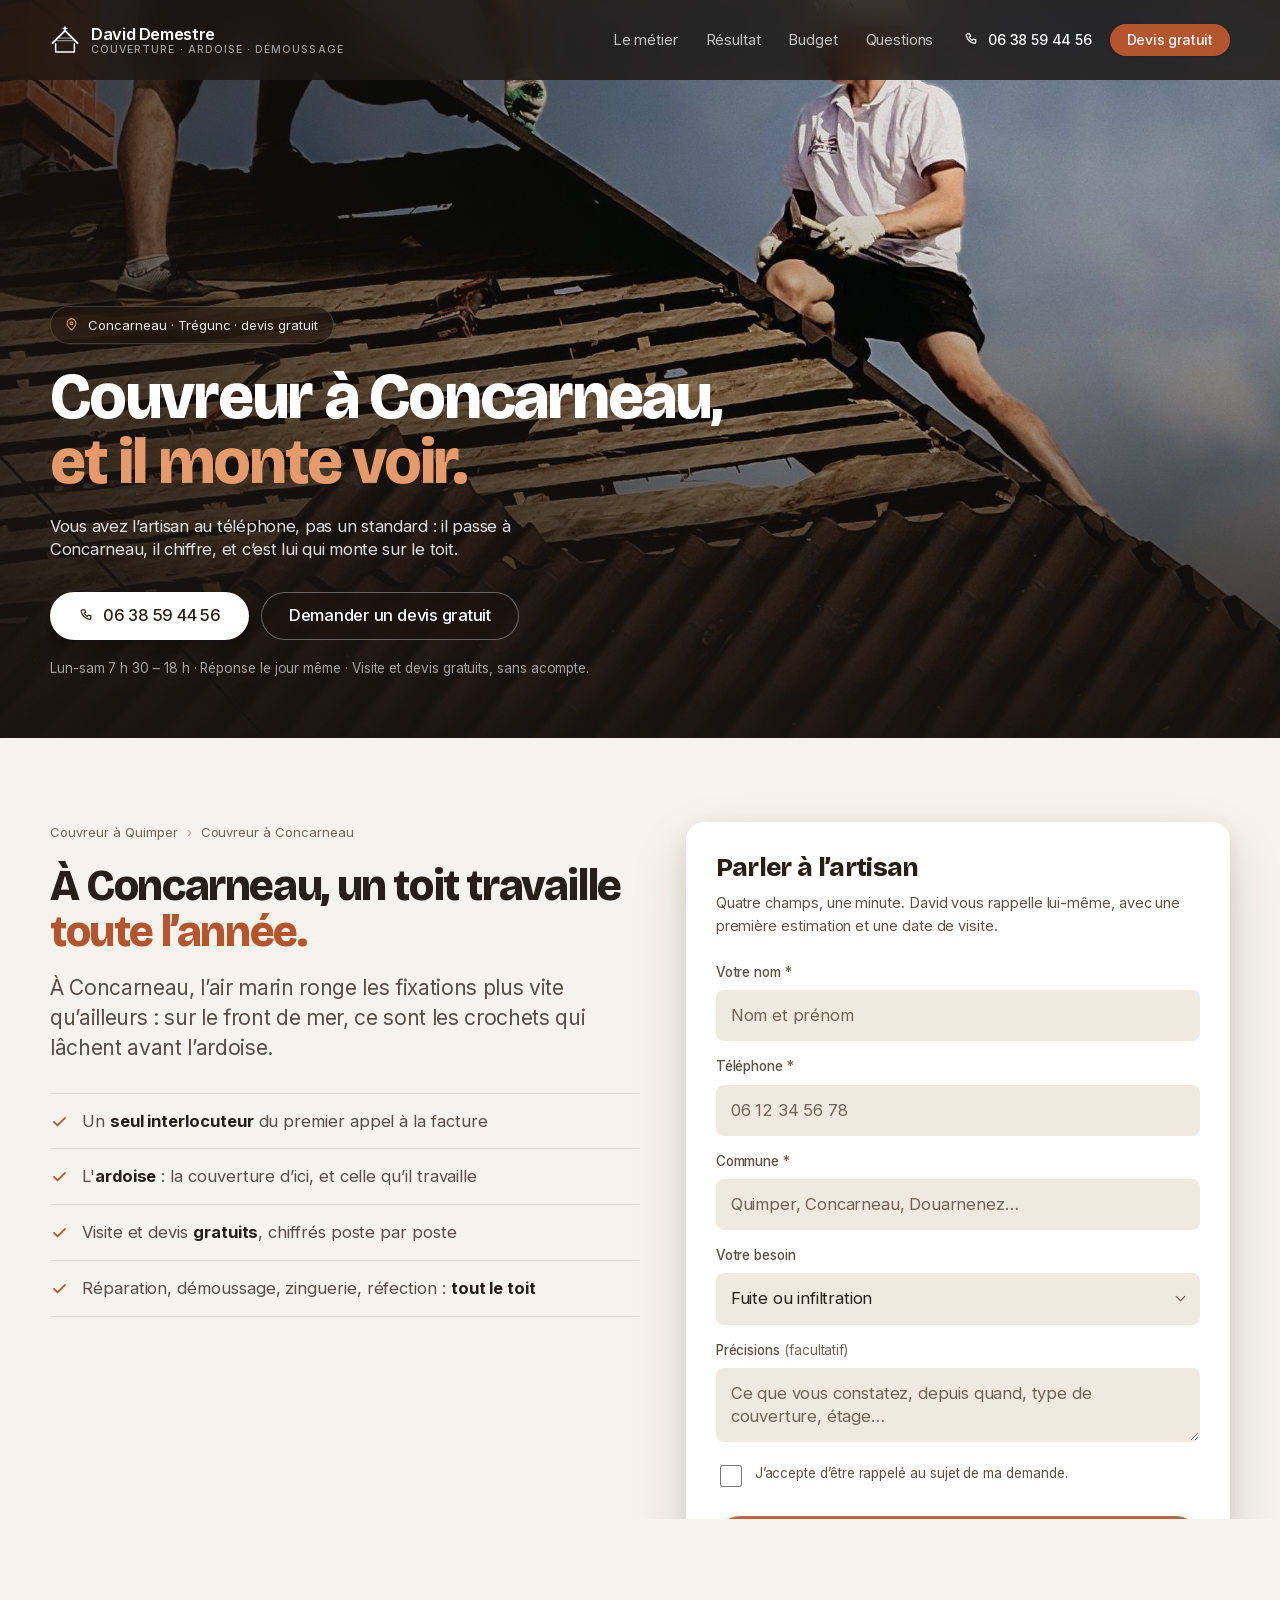
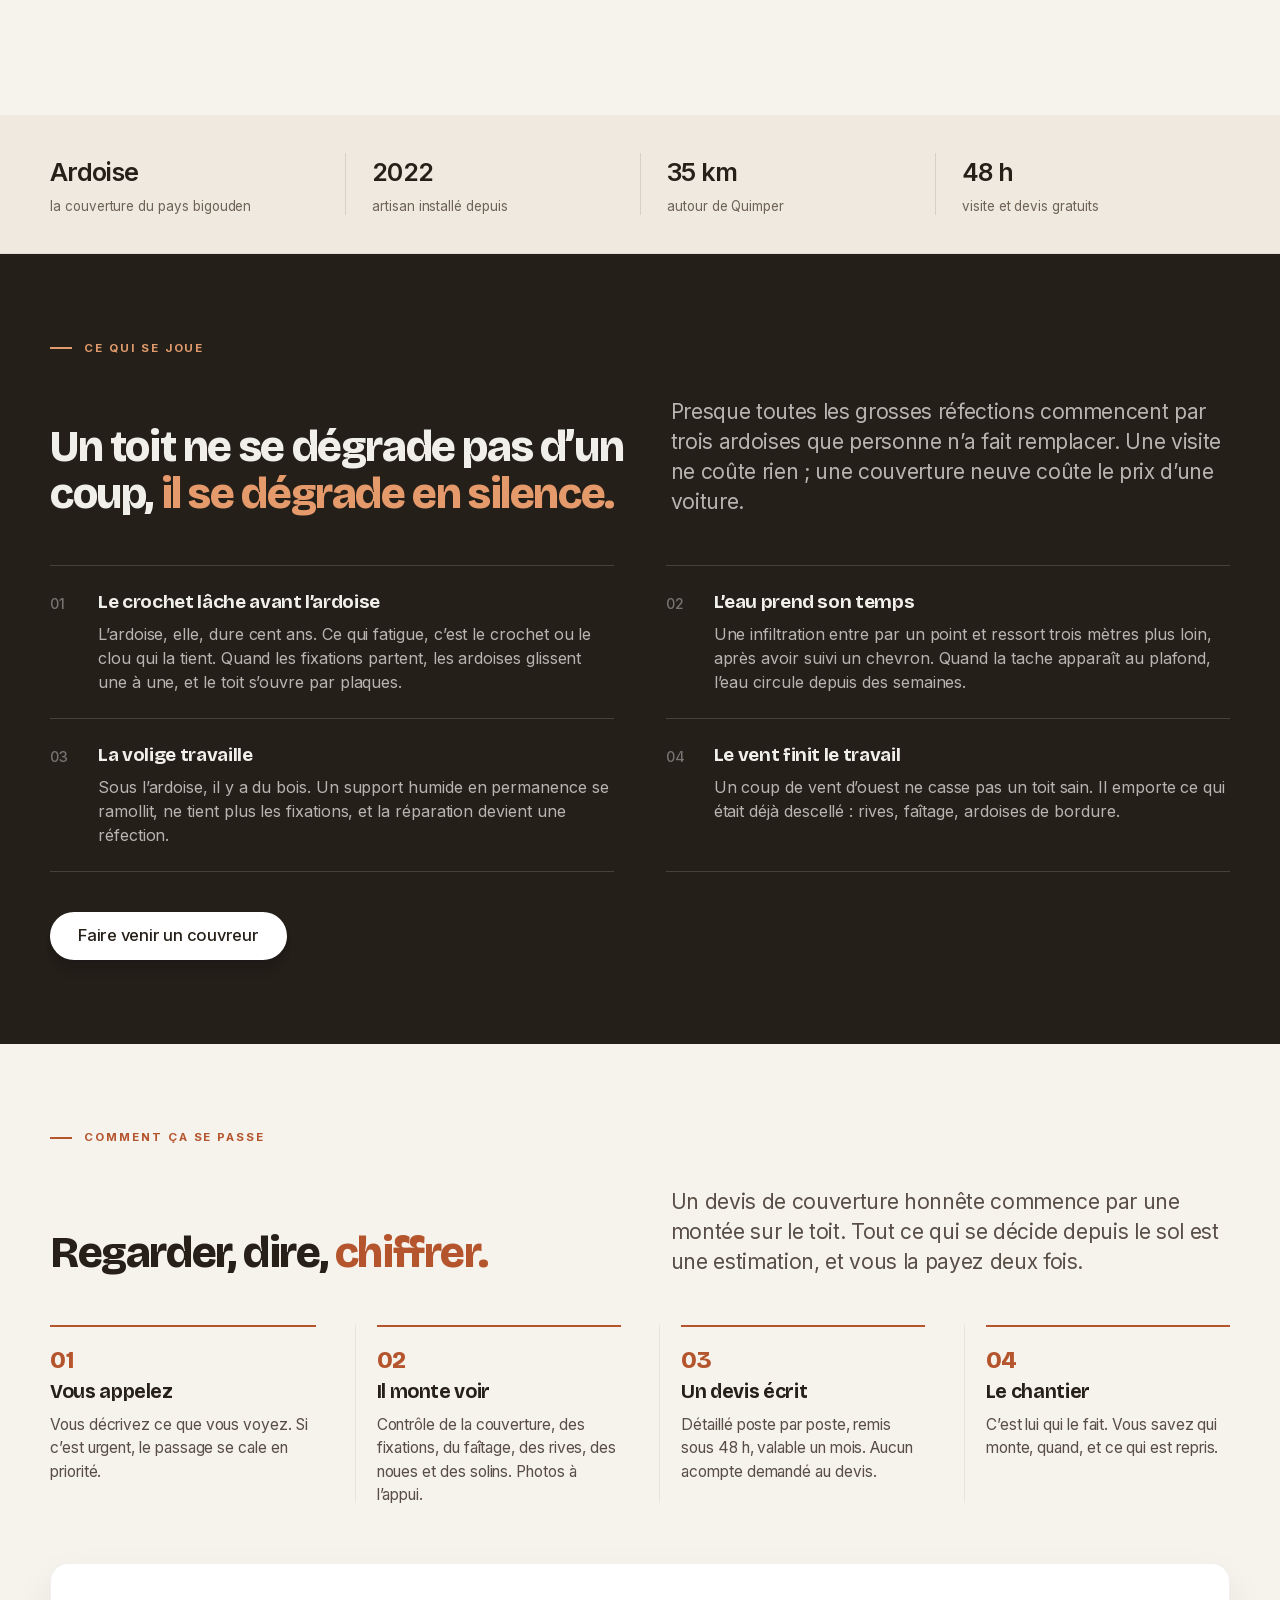
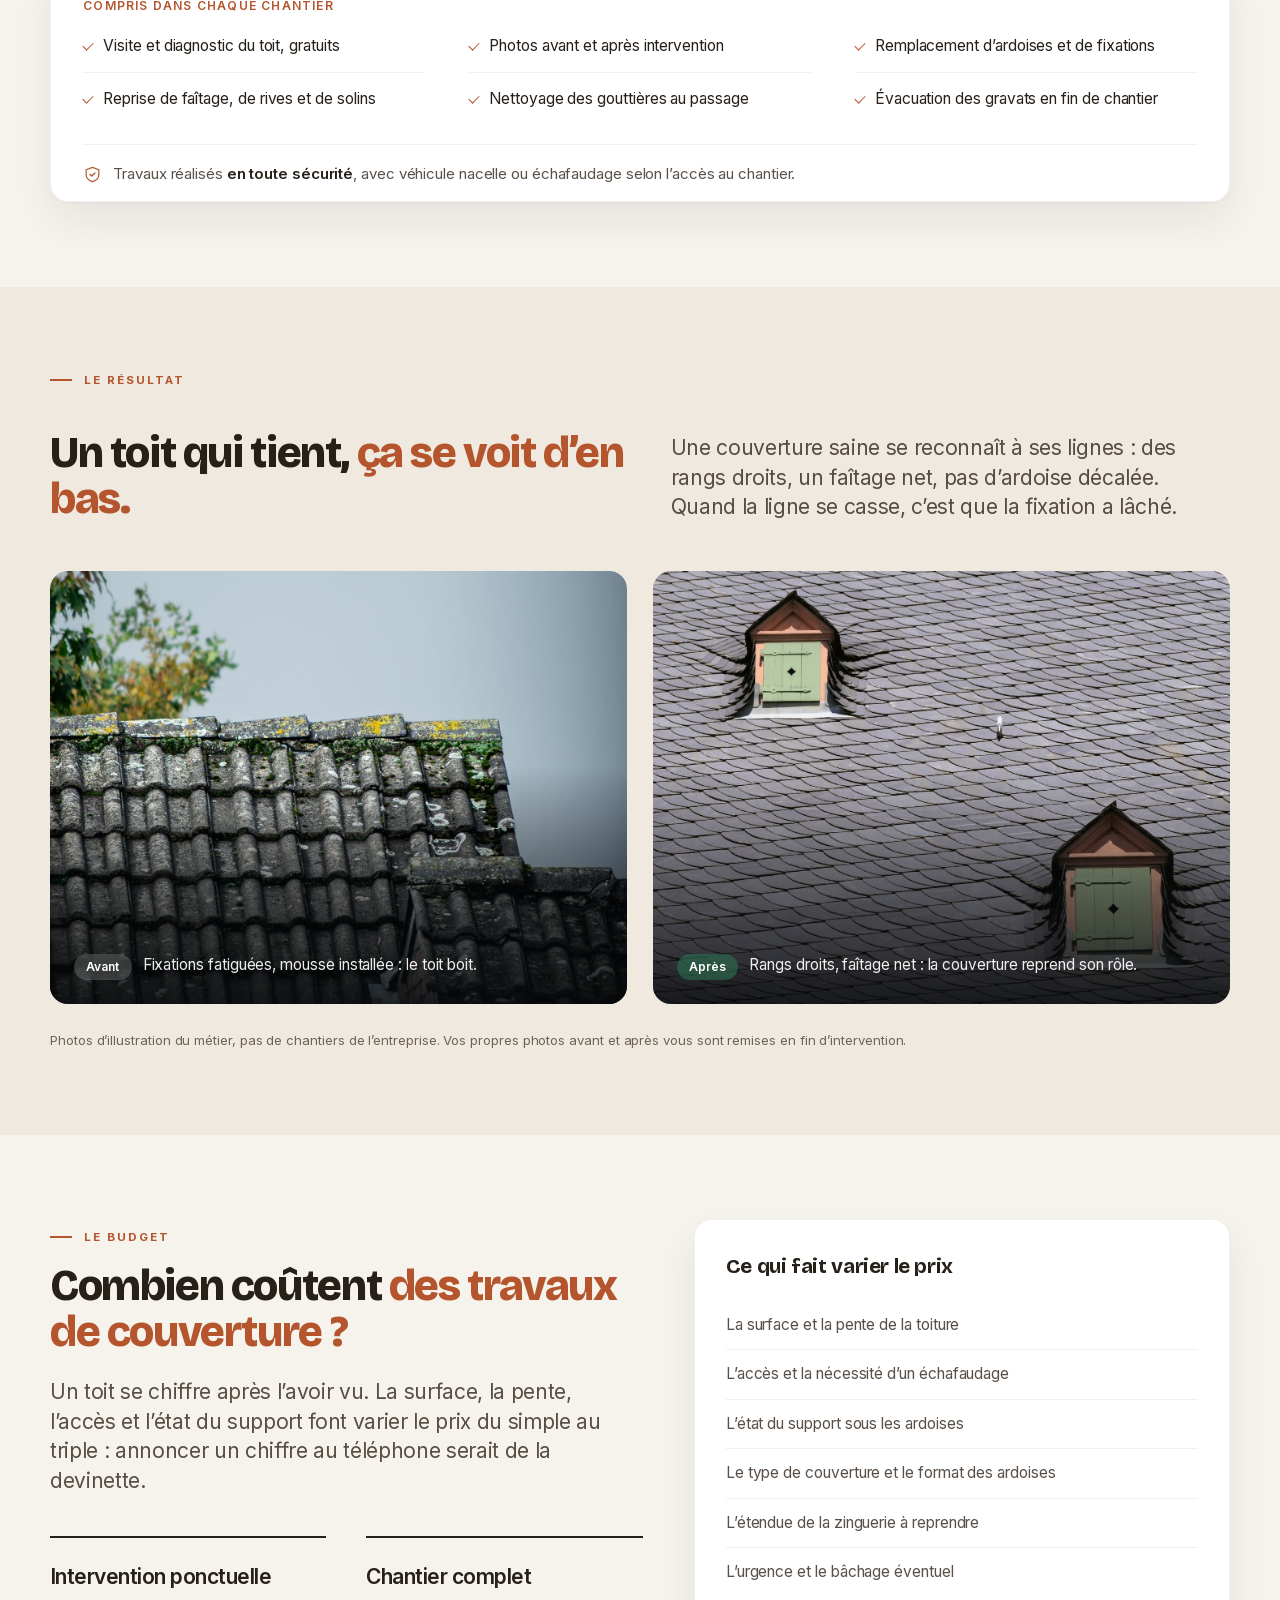
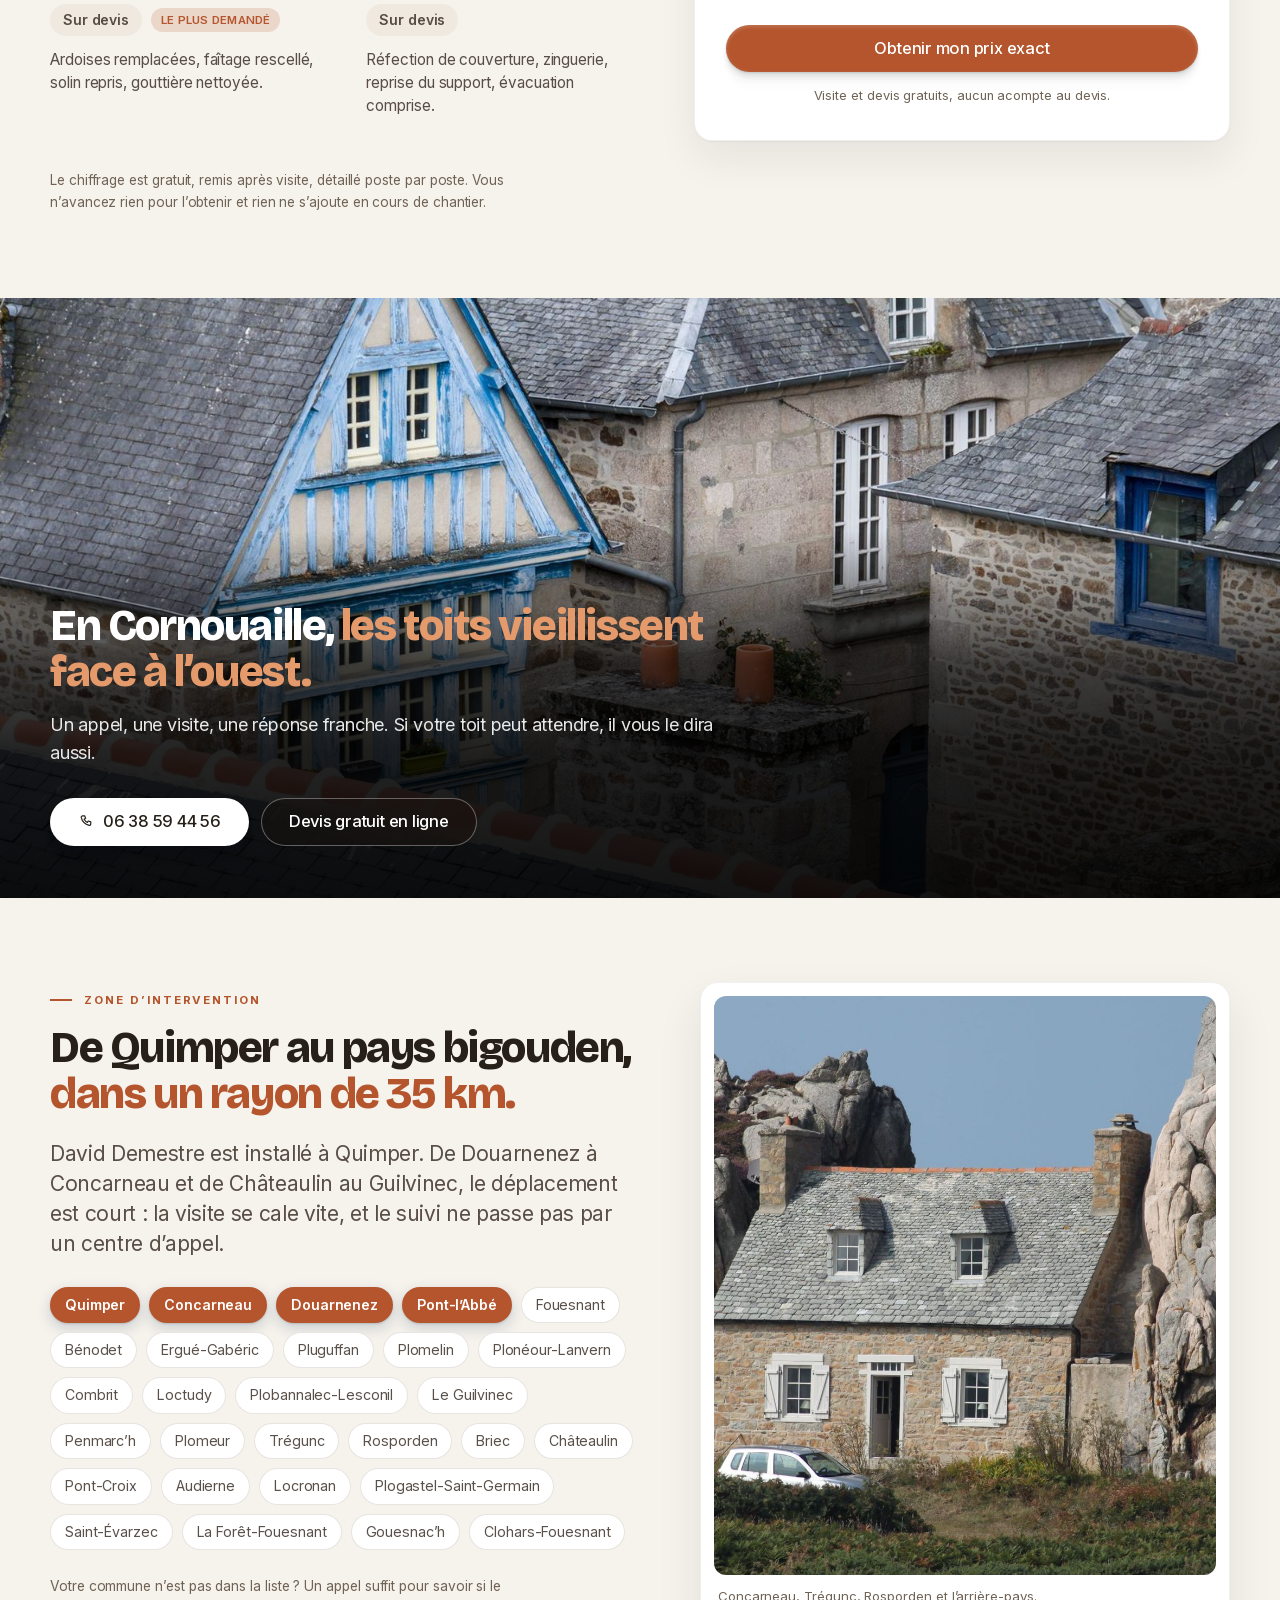
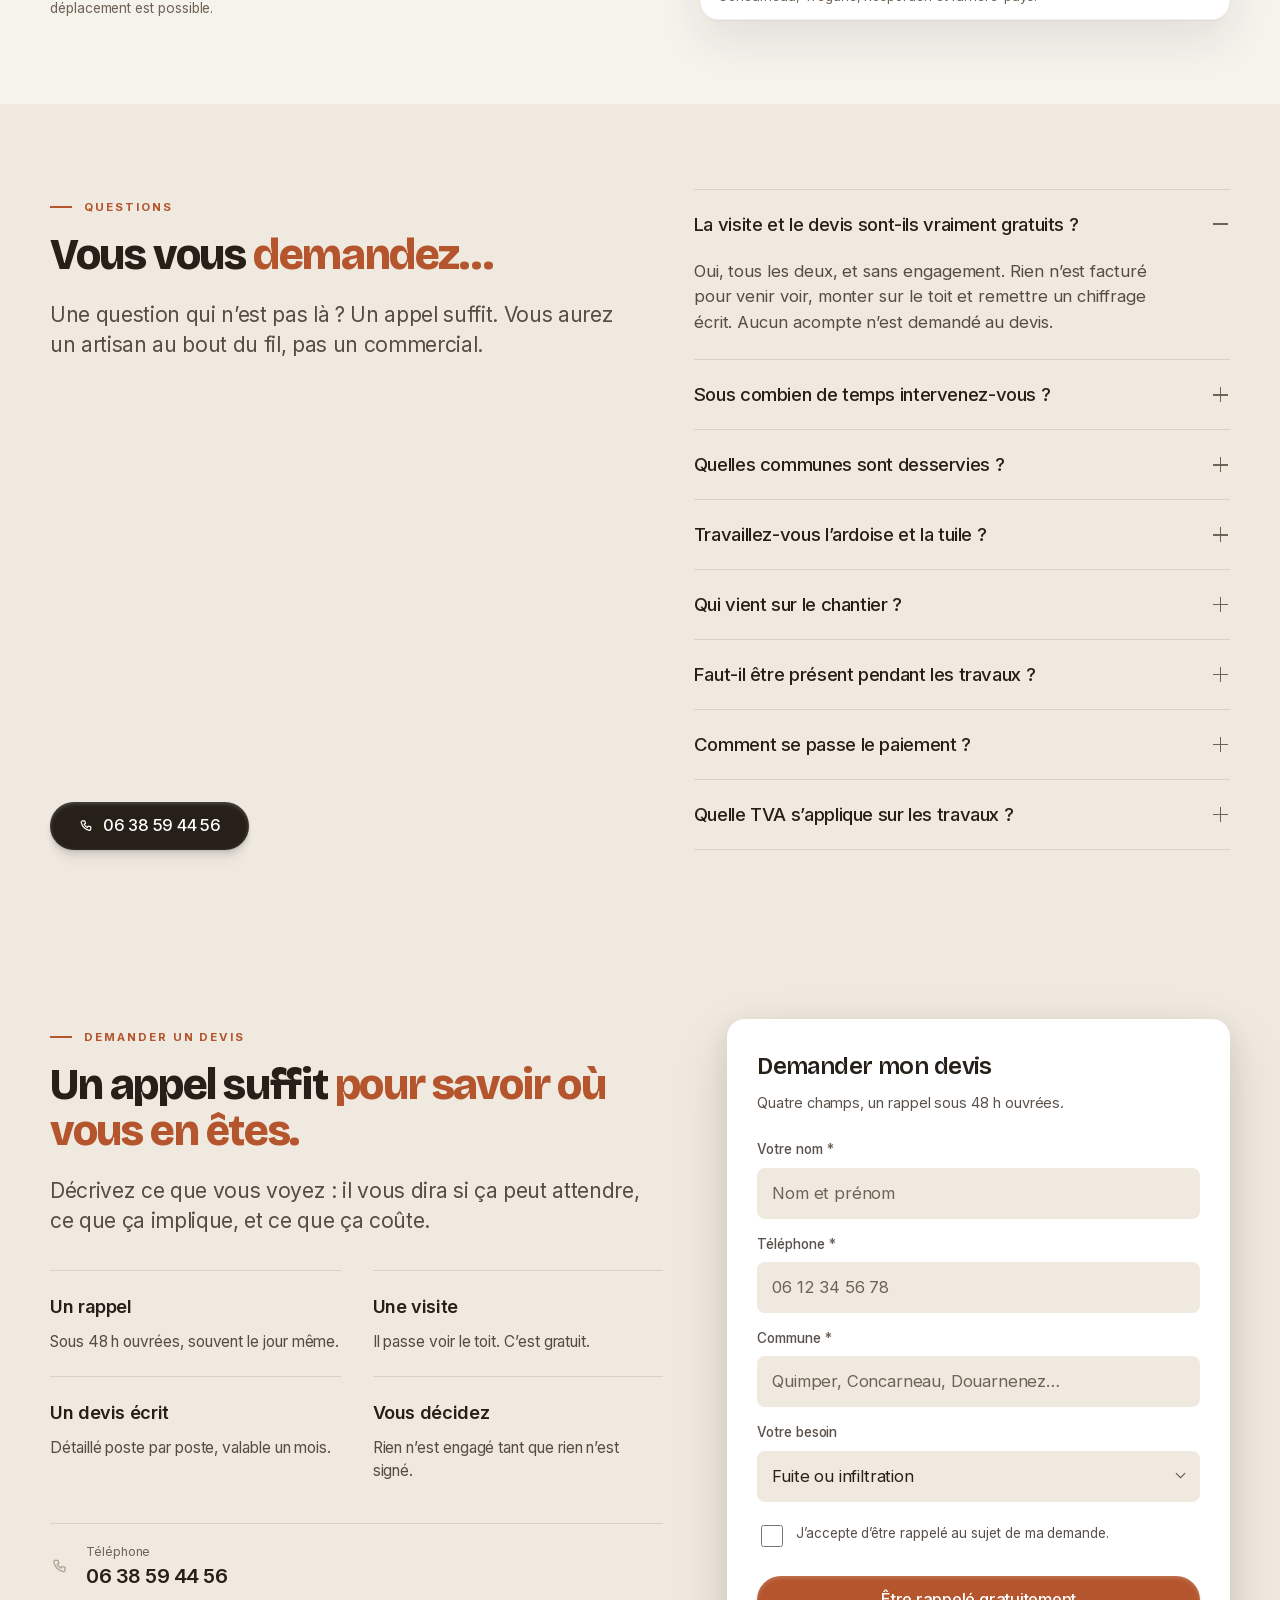
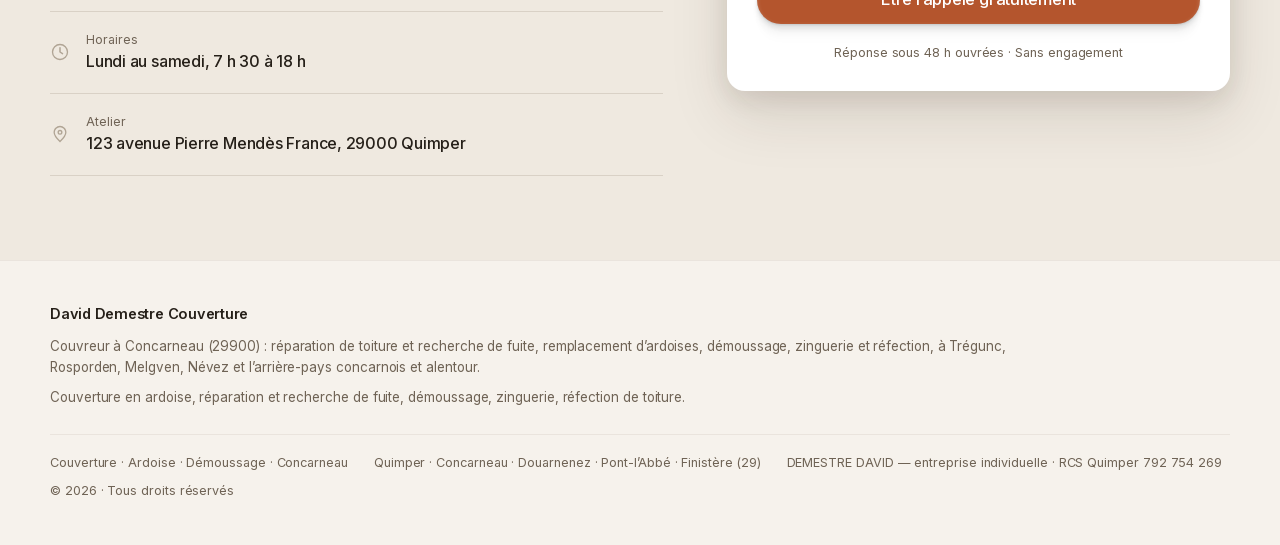
==== commit 4d015518: "Branche le suivi des conversions et le vrai numéro Les deux libellés de conversion étaient encore en" ====
--- a/couvreur-concarneau/index.html
+++ b/couvreur-concarneau/index.html
@@ -49,8 +49,8 @@
   gtag('js', new Date());
   gtag('config', window.ADS_GTAG);
 }
-window.ADS_CONVERSION = 'AW-18467990702/XXXXdevisXXXX';        /* « Demande de devis (site) » */
-window.ADS_CONVERSION_APPEL = 'AW-18467990702/XXXXappelXXXX';  /* « Appel depuis le site » */
+window.ADS_CONVERSION = 'AW-18467990702/5rtMCMj-zJAdEK7ZnOZE';        /* « Demande de devis (site) » */
+window.ADS_CONVERSION_APPEL = 'AW-18467990702/5T3ECMv-zJAdEK7ZnOZE';  /* « Appel depuis le site » */
 </script>
 
 <script type="application/ld+json">
@@ -61,7 +61,7 @@
   "name": "David Demestre Couverture",
   "alternateName": "DEMESTRE DAVID",
   "url": "https://demestre-couverture.fr/couvreur-concarneau/",
-  "telephone": "+33600000000",
+  "telephone": "+33638594456",
   "image": "https://demestre-couverture.fr/assets/img/hero-couvreur.jpg",
   "priceRange": "€€",
   "currenciesAccepted": "EUR",
@@ -104,9 +104,9 @@
       <a href="#faq">Questions</a>
     </nav>
     <div class="topbar-cta">
-      <a href="tel:+33600000000" class="btn btn-ink btn-sm js-tel">
+      <a href="tel:+33638594456" class="btn btn-ink btn-sm js-tel">
         <svg viewBox="0 0 24 24" fill="none" aria-hidden="true"><path d="M6.5 4h3l1.2 3.5-2 1.3a11 11 0 0 0 4.5 4.5l1.3-2 3.5 1.2v3a2 2 0 0 1-2.2 2A15.5 15.5 0 0 1 4.5 6.2 2 2 0 0 1 6.5 4Z" stroke="currentColor" stroke-width="1.7" stroke-linejoin="round"/></svg>
-        06 00 00 00 00
+        06 38 59 44 56
       </a>
       <a href="#devis" class="btn btn-accent btn-sm">Devis gratuit</a>
     </div>
@@ -136,9 +136,9 @@
     <h1>Couvreur à Concarneau, <em>et il monte voir.</em></h1>
     <p class="lead">Vous avez l’artisan au téléphone, pas un standard&nbsp;: il passe à Concarneau, il chiffre, et c’est lui qui monte sur le toit.</p>
     <div class="hero-cta">
-      <a href="tel:+33600000000" class="btn btn-cream btn-lg js-tel">
+      <a href="tel:+33638594456" class="btn btn-cream btn-lg js-tel">
         <svg viewBox="0 0 24 24" fill="none" aria-hidden="true"><path d="M6.5 4h3l1.2 3.5-2 1.3a11 11 0 0 0 4.5 4.5l1.3-2 3.5 1.2v3a2 2 0 0 1-2.2 2A15.5 15.5 0 0 1 4.5 6.2 2 2 0 0 1 6.5 4Z" stroke="currentColor" stroke-width="1.7" stroke-linejoin="round"/></svg>
-        06 00 00 00 00
+        06 38 59 44 56
       </a>
       <a href="#devis" class="btn btn-glass btn-lg">Demander un devis gratuit</a>
     </div>
@@ -201,9 +201,9 @@
 
           <div class="form-success" role="status">
             <b>Demande bien reçue.</b><br>David vous rappelle sous 48 h ouvrées.<br>
-            <a href="tel:+33600000000" class="js-tel">Plus pressé&nbsp;? 06 00 00 00 00</a>
+            <a href="tel:+33638594456" class="js-tel">Plus pressé&nbsp;? 06 38 59 44 56</a>
           </div>
-          <div class="form-error" role="alert">L’envoi a échoué. Appelez directement le <a href="tel:+33600000000" class="js-tel">06 00 00 00 00</a>.</div>
+          <div class="form-error" role="alert">L’envoi a échoué. Appelez directement le <a href="tel:+33638594456" class="js-tel">06 38 59 44 56</a>.</div>
         </form>
       </div>
     </aside>
@@ -337,9 +337,9 @@
       <h2>En Cornouaille, <em>les toits vieillissent face à l’ouest.</em></h2>
       <p>Un appel, une visite, une réponse franche. Si votre toit peut attendre, il vous le dira aussi.</p>
       <div class="cta-band-btns">
-        <a href="tel:+33600000000" class="btn btn-cream btn-lg js-tel">
+        <a href="tel:+33638594456" class="btn btn-cream btn-lg js-tel">
           <svg viewBox="0 0 24 24" fill="none" aria-hidden="true"><path d="M6.5 4h3l1.2 3.5-2 1.3a11 11 0 0 0 4.5 4.5l1.3-2 3.5 1.2v3a2 2 0 0 1-2.2 2A15.5 15.5 0 0 1 4.5 6.2 2 2 0 0 1 6.5 4Z" stroke="currentColor" stroke-width="1.7" stroke-linejoin="round"/></svg>
-          06 00 00 00 00
+          06 38 59 44 56
         </a>
         <a href="#devis" class="btn btn-glass btn-lg">Devis gratuit en ligne</a>
       </div>
@@ -445,9 +445,9 @@
       <h2 class="h2">Vous vous <em>demandez…</em></h2>
       <p class="lead">Une question qui n’est pas là&nbsp;? Un appel suffit. Vous aurez un artisan au bout du fil, pas un commercial.</p>
       </div>
-      <a href="tel:+33600000000" class="btn btn-ink btn-lg js-tel faq-tel">
+      <a href="tel:+33638594456" class="btn btn-ink btn-lg js-tel faq-tel">
         <svg viewBox="0 0 24 24" fill="none" aria-hidden="true"><path d="M6.5 4h3l1.2 3.5-2 1.3a11 11 0 0 0 4.5 4.5l1.3-2 3.5 1.2v3a2 2 0 0 1-2.2 2A15.5 15.5 0 0 1 4.5 6.2 2 2 0 0 1 6.5 4Z" stroke="currentColor" stroke-width="1.7" stroke-linejoin="round"/></svg>
-        06 00 00 00 00
+        06 38 59 44 56
       </a>
     </div>
     <div class="faq">
@@ -477,7 +477,7 @@
         <div class="after-item"><b>Vous décidez</b><p>Rien n’est engagé tant que rien n’est signé.</p></div>
       </div>
       <div class="final-contacts">
-        <a class="fc js-tel" href="tel:+33600000000"><span class="ic"><svg viewBox="0 0 24 24" fill="none"><path d="M6.5 4h3l1.2 3.5-2 1.3a11 11 0 0 0 4.5 4.5l1.3-2 3.5 1.2v3a2 2 0 0 1-2.2 2A15.5 15.5 0 0 1 4.5 6.2 2 2 0 0 1 6.5 4Z" stroke="currentColor" stroke-width="1.7" stroke-linejoin="round"/></svg></span><span><span class="l">Téléphone</span><span class="v">06 00 00 00 00</span></span></a>
+        <a class="fc js-tel" href="tel:+33638594456"><span class="ic"><svg viewBox="0 0 24 24" fill="none"><path d="M6.5 4h3l1.2 3.5-2 1.3a11 11 0 0 0 4.5 4.5l1.3-2 3.5 1.2v3a2 2 0 0 1-2.2 2A15.5 15.5 0 0 1 4.5 6.2 2 2 0 0 1 6.5 4Z" stroke="currentColor" stroke-width="1.7" stroke-linejoin="round"/></svg></span><span><span class="l">Téléphone</span><span class="v">06 38 59 44 56</span></span></a>
         <div class="fc"><span class="ic"><svg viewBox="0 0 24 24" fill="none"><path d="M12 7v5l3 2" stroke="currentColor" stroke-width="1.8" stroke-linecap="round" stroke-linejoin="round"/><circle cx="12" cy="12" r="9" stroke="currentColor" stroke-width="1.6"/></svg></span><span><span class="l">Horaires</span><span class="v small">Lundi au samedi, 7 h 30 à 18 h</span></span></div>
         <div class="fc"><span class="ic"><svg viewBox="0 0 24 24" fill="none"><path d="M12 21s7-6.3 7-11a7 7 0 1 0-14 0c0 4.7 7 11 7 11Z" stroke="currentColor" stroke-width="1.6"/><circle cx="12" cy="10" r="2.2" stroke="currentColor" stroke-width="1.6"/></svg></span><span><span class="l">Atelier</span><span class="v small">123 avenue Pierre Mendès France, 29000 Quimper</span></span></div>
       </div>
@@ -512,8 +512,8 @@
         <label class="consent"><input type="checkbox" required /> <span>J’accepte d’être rappelé au sujet de ma demande.</span></label>
         <button type="submit" class="btn btn-accent btn-lg btn-block">Être rappelé gratuitement</button>
         <p class="form-note">Réponse sous 48 h ouvrées · Sans engagement</p>
-        <div class="form-success" role="status"><b>Demande bien reçue.</b><br>David vous rappelle sous 48 h ouvrées.<br><a href="tel:+33600000000">Plus pressé&nbsp;? 06 00 00 00 00</a></div>
-        <div class="form-error" role="alert">L’envoi a échoué. Appelez directement le <a href="tel:+33600000000">06 00 00 00 00</a>.</div>
+        <div class="form-success" role="status"><b>Demande bien reçue.</b><br>David vous rappelle sous 48 h ouvrées.<br><a href="tel:+33638594456">Plus pressé&nbsp;? 06 38 59 44 56</a></div>
+        <div class="form-error" role="alert">L’envoi a échoué. Appelez directement le <a href="tel:+33638594456">06 38 59 44 56</a>.</div>
       </form>
     </div>
   </div>
@@ -542,7 +542,7 @@
 
 <!-- Barre d’action mobile -->
 <div class="callbar">
-  <a href="tel:+33600000000" class="call js-tel"><svg viewBox="0 0 24 24" fill="none"><path d="M6.5 4h3l1.2 3.5-2 1.3a11 11 0 0 0 4.5 4.5l1.3-2 3.5 1.2v3a2 2 0 0 1-2.2 2A15.5 15.5 0 0 1 4.5 6.2 2 2 0 0 1 6.5 4Z" stroke="currentColor" stroke-width="1.8" stroke-linejoin="round"/></svg>Appeler</a>
+  <a href="tel:+33638594456" class="call js-tel"><svg viewBox="0 0 24 24" fill="none"><path d="M6.5 4h3l1.2 3.5-2 1.3a11 11 0 0 0 4.5 4.5l1.3-2 3.5 1.2v3a2 2 0 0 1-2.2 2A15.5 15.5 0 0 1 4.5 6.2 2 2 0 0 1 6.5 4Z" stroke="currentColor" stroke-width="1.8" stroke-linejoin="round"/></svg>Appeler</a>
   <a href="#devis" class="quote">Devis gratuit</a>
 </div>
 
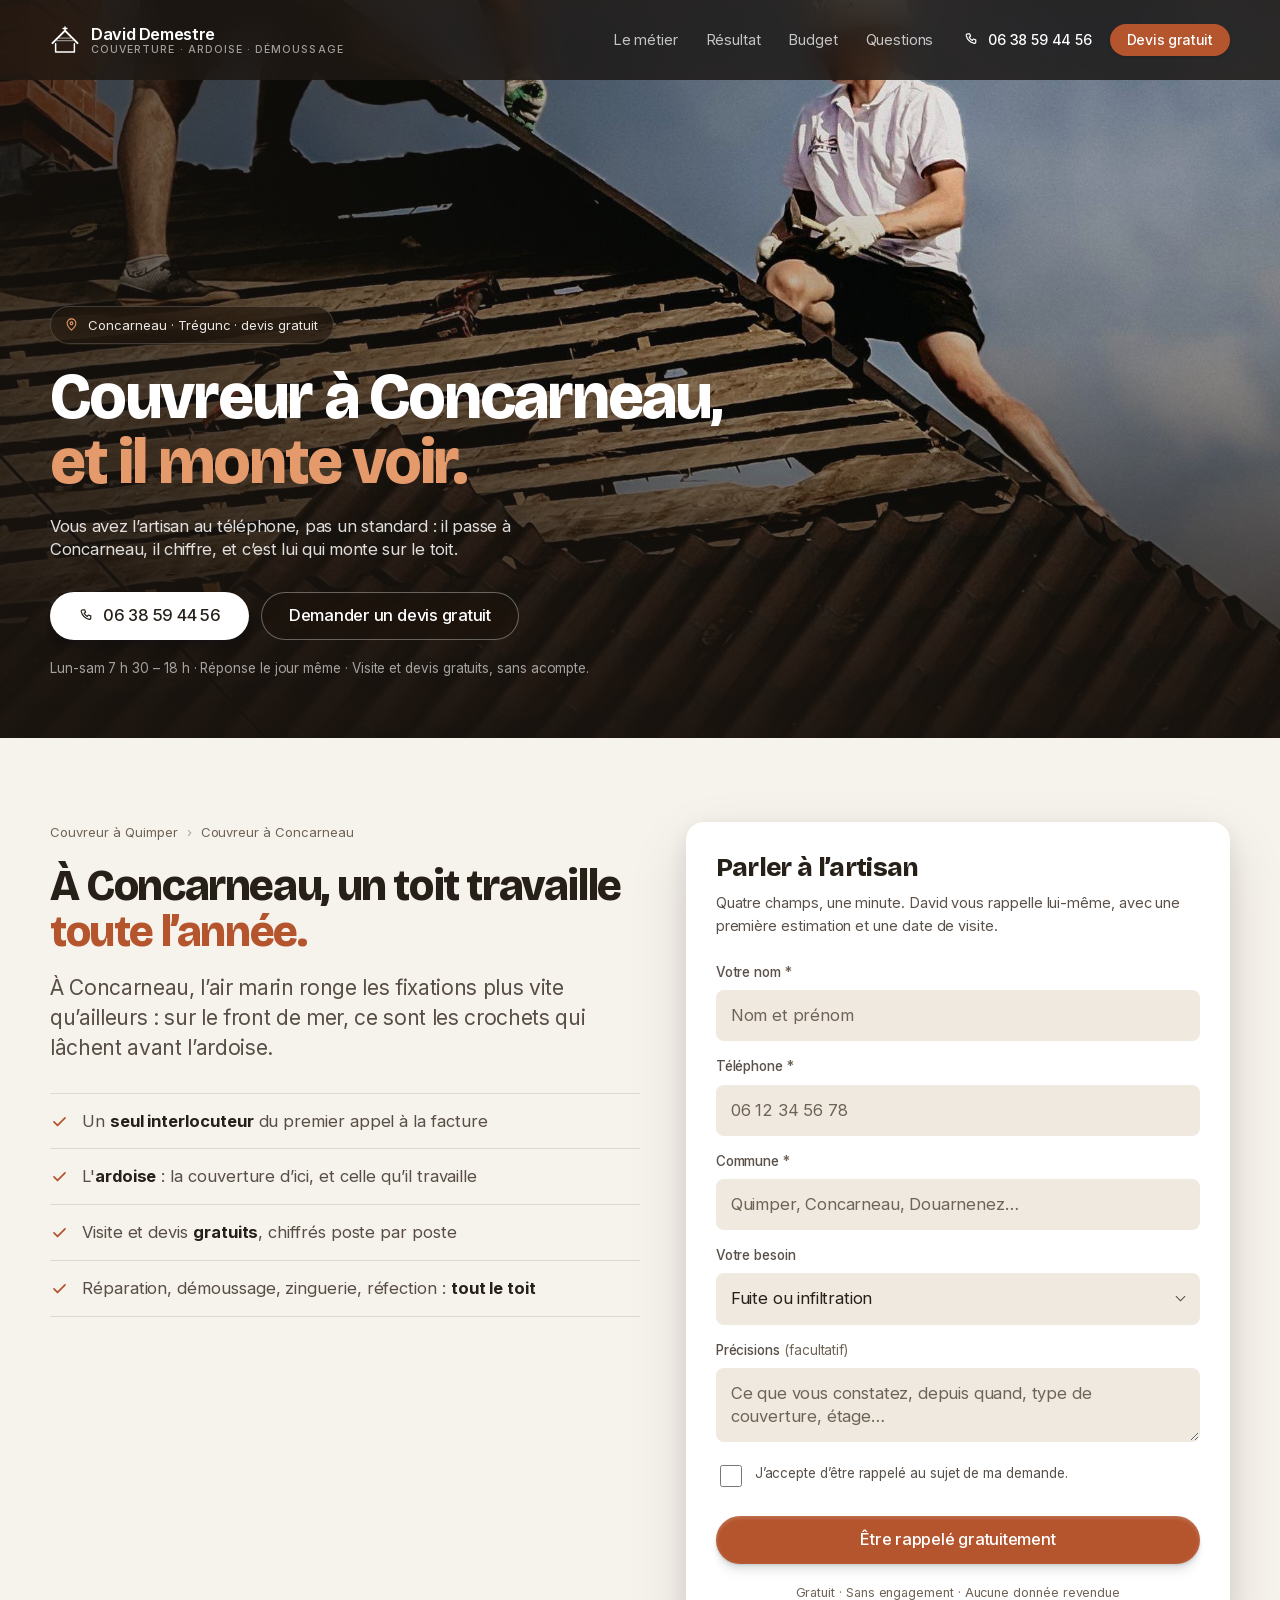
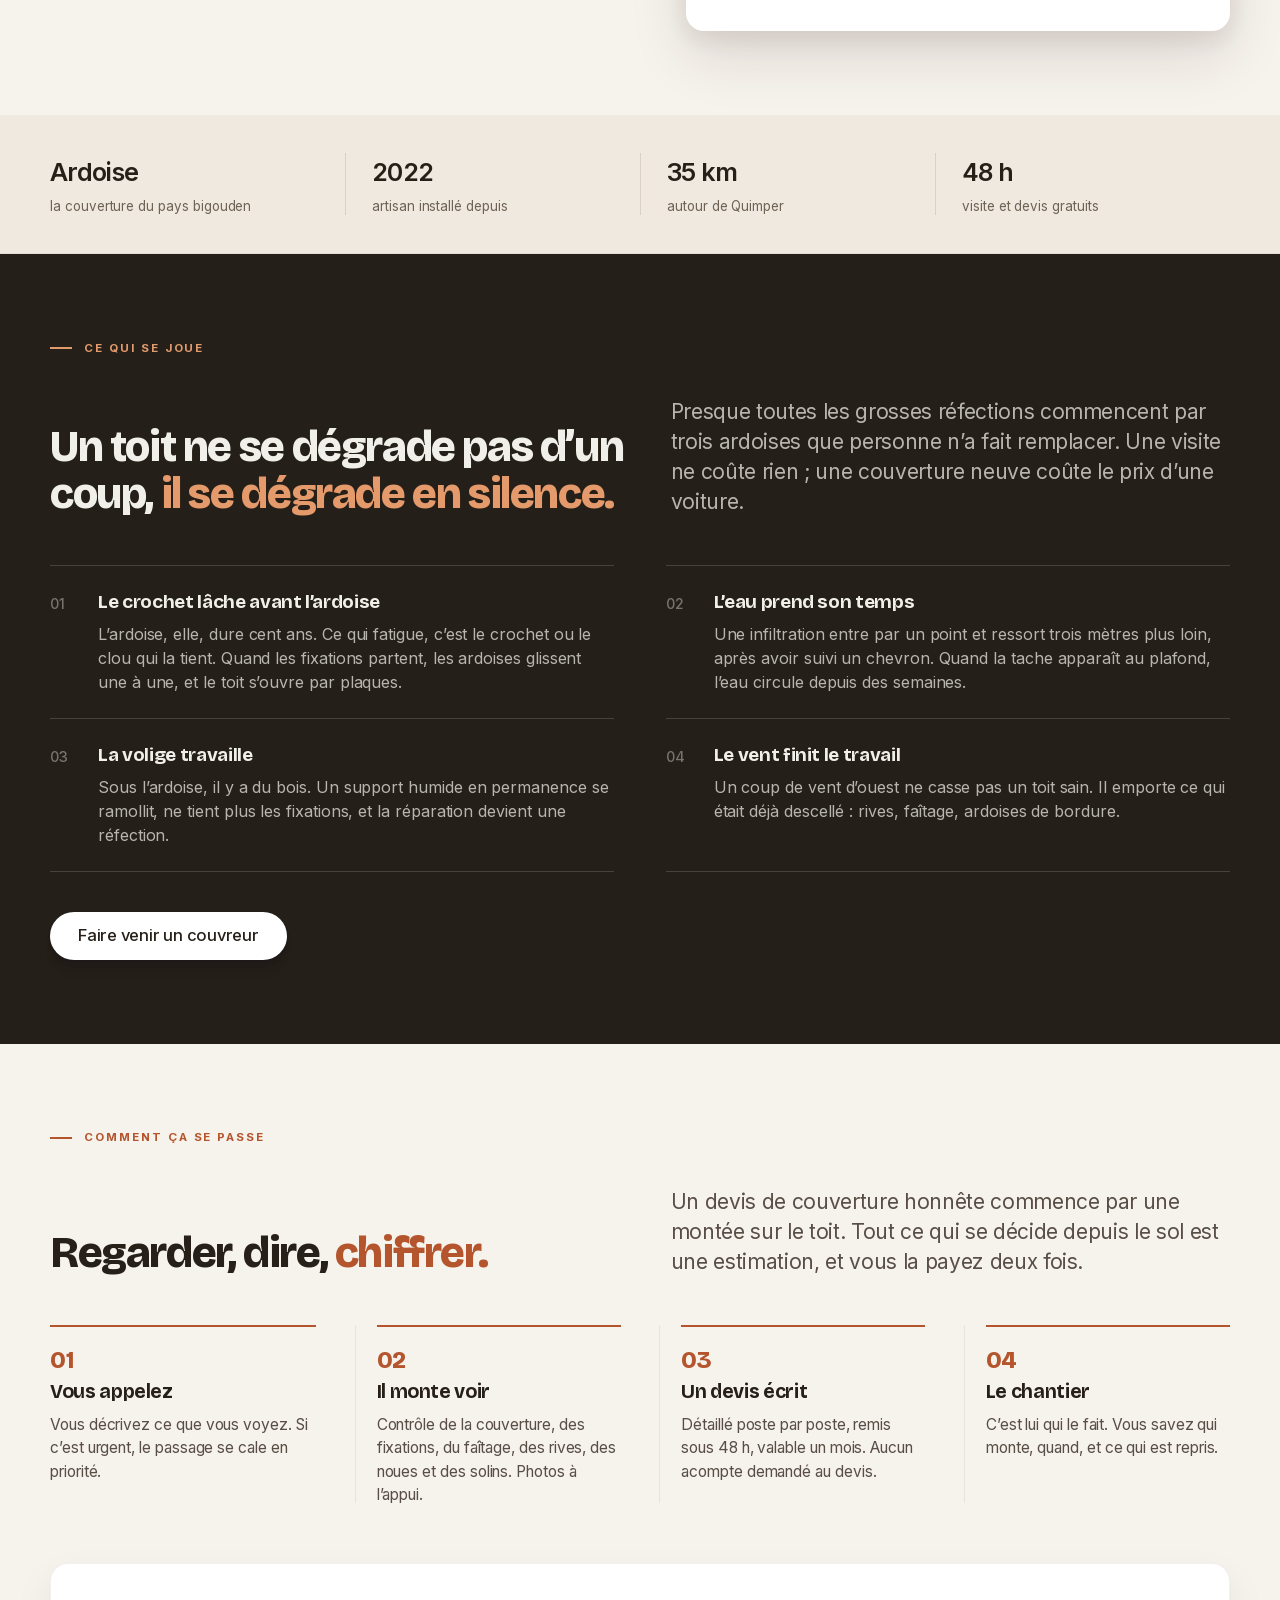
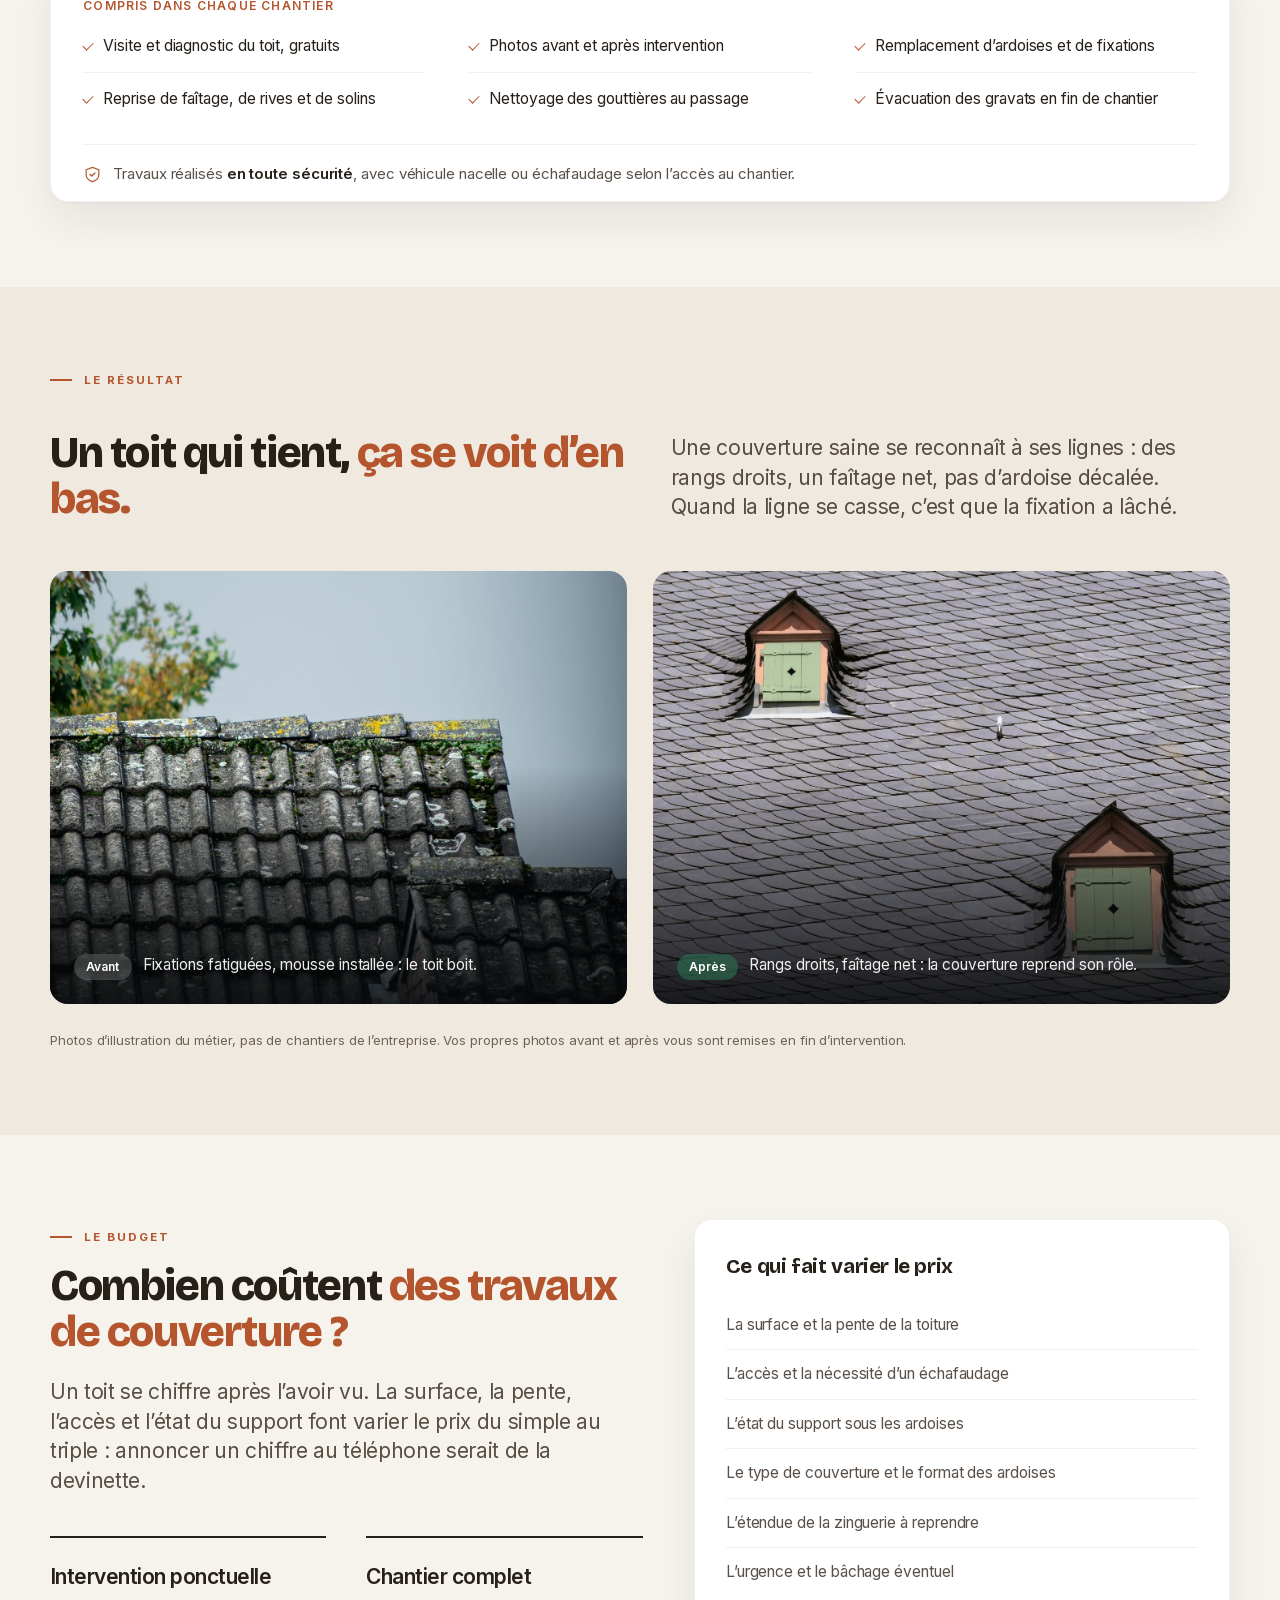
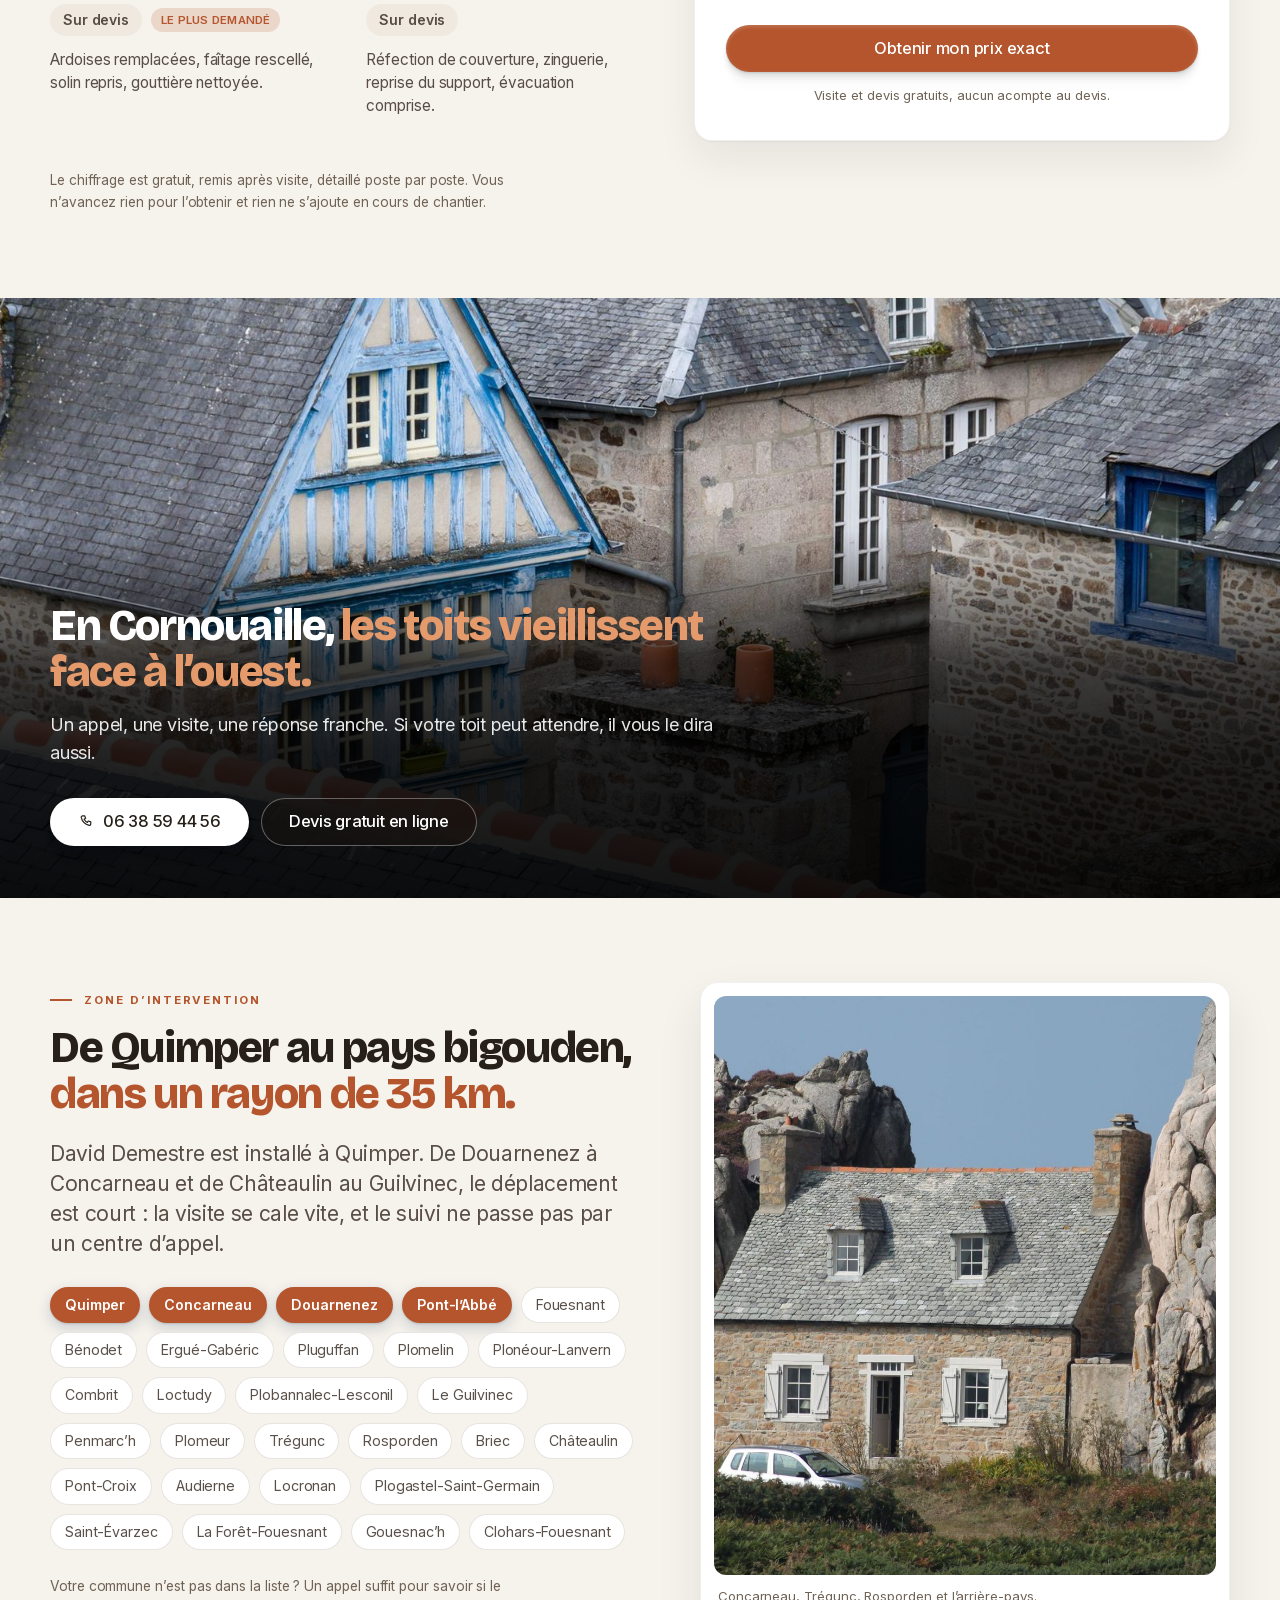
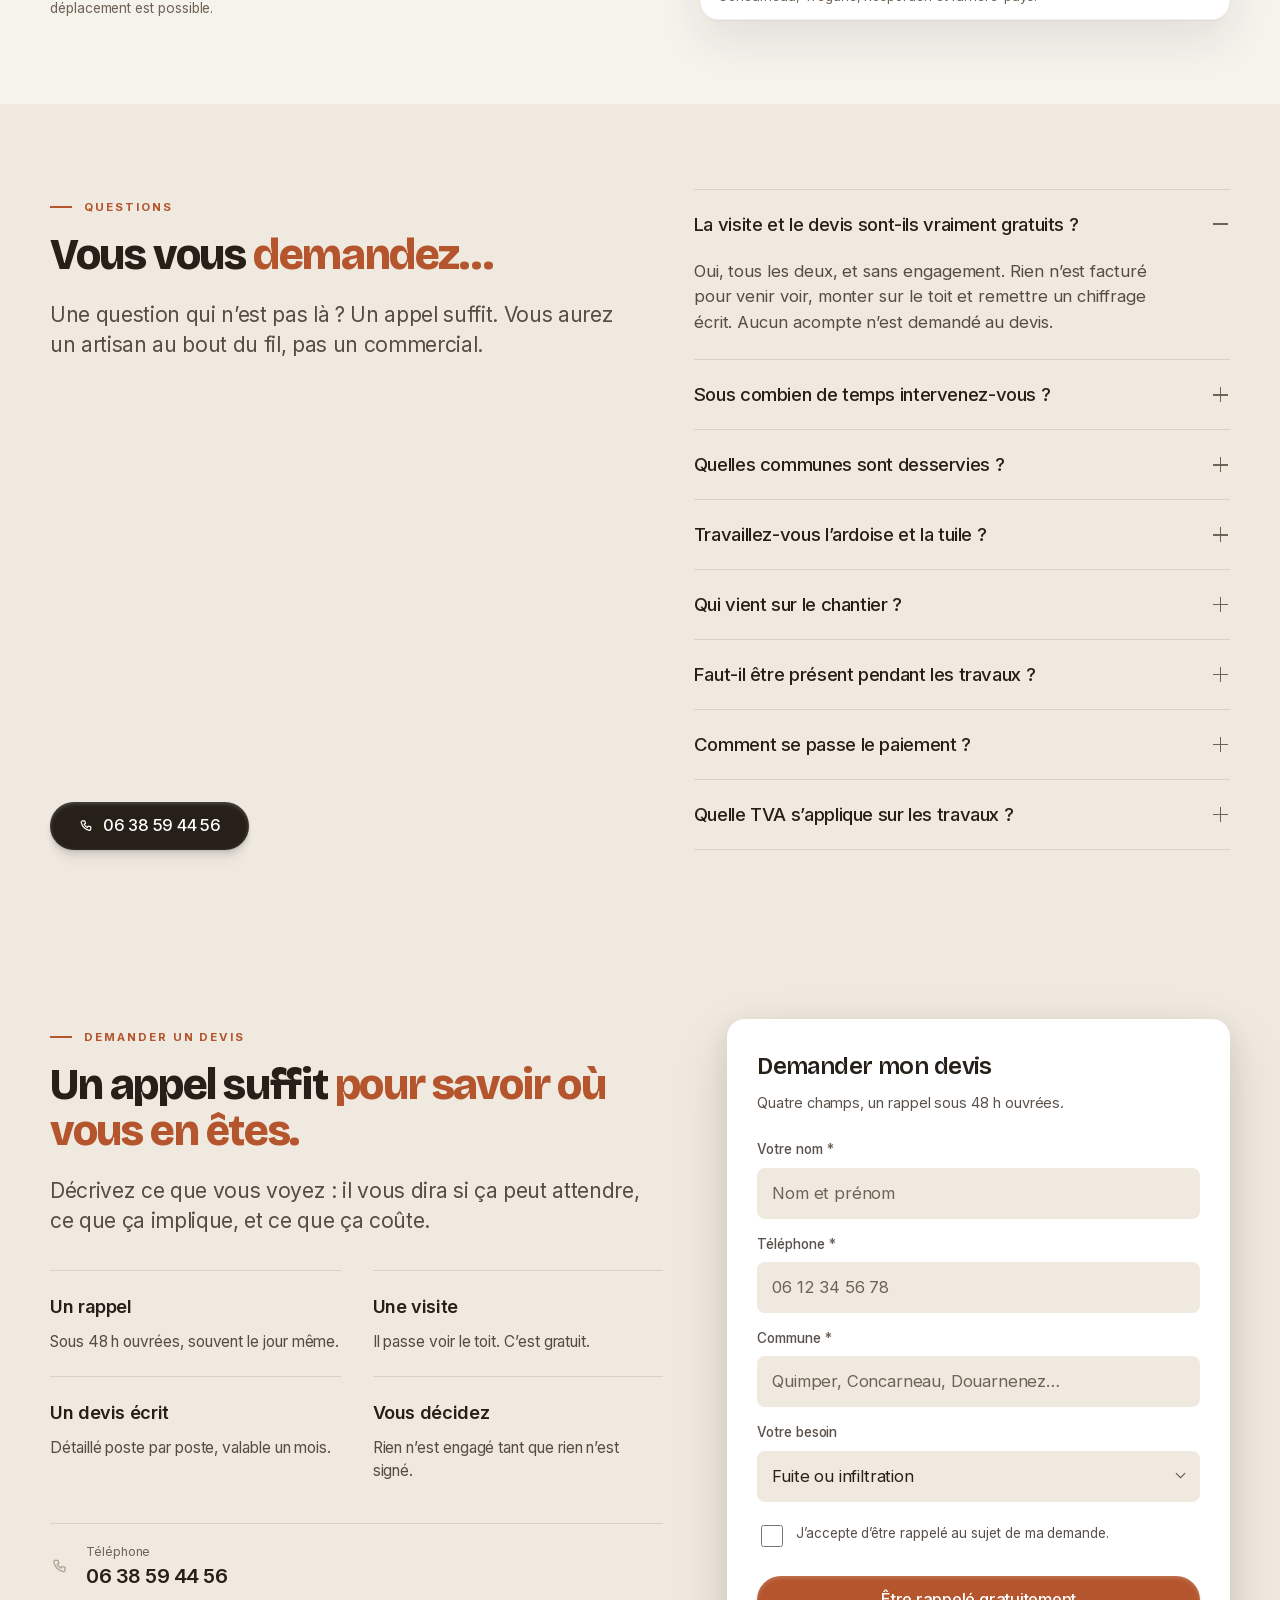
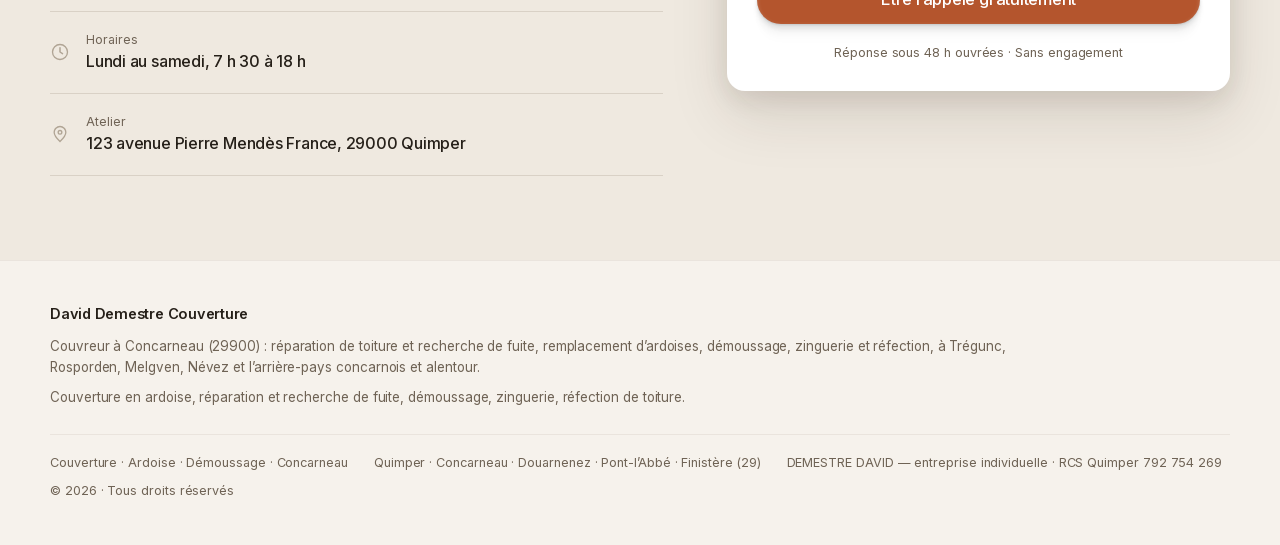
==== commit 29362fde: "Met le site en ligne et recale les URL canoniques Le site est deploye en envoi direct sur Cloudflare" ====
--- a/couvreur-concarneau/index.html
+++ b/couvreur-concarneau/index.html
@@ -9,7 +9,7 @@
      éditer templates/page.html (structure) ou build.py (contenu),
      puis relancer `python3 build.py`.
      ⚠️ RESTE À FAIRE AVANT LA PREMIÈRE ANNONCE (détail dans README.md)
-     1. DOMAINE  &nbsp;: https://demestre-couverture.fr acheté, reste à brancher sur Cloudflare Pages
+     1. DOMAINE  &nbsp;: https://demestre.pages.dev acheté, reste à brancher sur Cloudflare Pages
      2. WEB3FORMS&nbsp;: clé à créer avec l’email de David Demestre
      3. LÉGAL    &nbsp;: mentions légales + SIRET + décennale (exigés par Google Ads)
      4. CONVERSIONS&nbsp;: IDs Ads (inactifs tant qu’ils contiennent XXXX)
@@ -21,14 +21,14 @@
 <!-- noindex tant que le domaine et les mentions légales ne sont pas en place.
      Sans effet sur Google Ads&nbsp;: une landing en noindex se diffuse normalement. -->
 <meta name="robots" content="noindex, nofollow" />
-<link rel="canonical" href="https://demestre-couverture.fr/couvreur-concarneau/" />
+<link rel="canonical" href="https://demestre.pages.dev/couvreur-concarneau/" />
 
 <meta property="og:type" content="website" />
 <meta property="og:locale" content="fr_FR" />
 <meta property="og:title" content="Couvreur à Concarneau&nbsp;: l’artisan qui décroche" />
 <meta property="og:description" content="Ardoise cassée, fuite, mousse, faîtage descellé, toiture à refaire. Un seul artisan, devis gratuit." />
-<meta property="og:url" content="https://demestre-couverture.fr/couvreur-concarneau/" />
-<meta property="og:image" content="https://demestre-couverture.fr/assets/img/hero-couvreur.jpg" />
+<meta property="og:url" content="https://demestre.pages.dev/couvreur-concarneau/" />
+<meta property="og:image" content="https://demestre.pages.dev/assets/img/hero-couvreur.jpg" />
 <meta name="theme-color" content="#251f19" />
 <meta name="geo.region" content="FR-29" />
 <meta name="geo.placename" content="Concarneau" />
@@ -57,12 +57,12 @@
 {
   "@context": "https://schema.org",
   "@type": "RoofingContractor",
-  "@id": "https://demestre-couverture.fr/couvreur-concarneau/#business",
+  "@id": "https://demestre.pages.dev/couvreur-concarneau/#business",
   "name": "David Demestre Couverture",
   "alternateName": "DEMESTRE DAVID",
-  "url": "https://demestre-couverture.fr/couvreur-concarneau/",
+  "url": "https://demestre.pages.dev/couvreur-concarneau/",
   "telephone": "+33638594456",
-  "image": "https://demestre-couverture.fr/assets/img/hero-couvreur.jpg",
+  "image": "https://demestre.pages.dev/assets/img/hero-couvreur.jpg",
   "priceRange": "€€",
   "currenciesAccepted": "EUR",
   "paymentAccepted": "Chèque, Virement, Espèces",
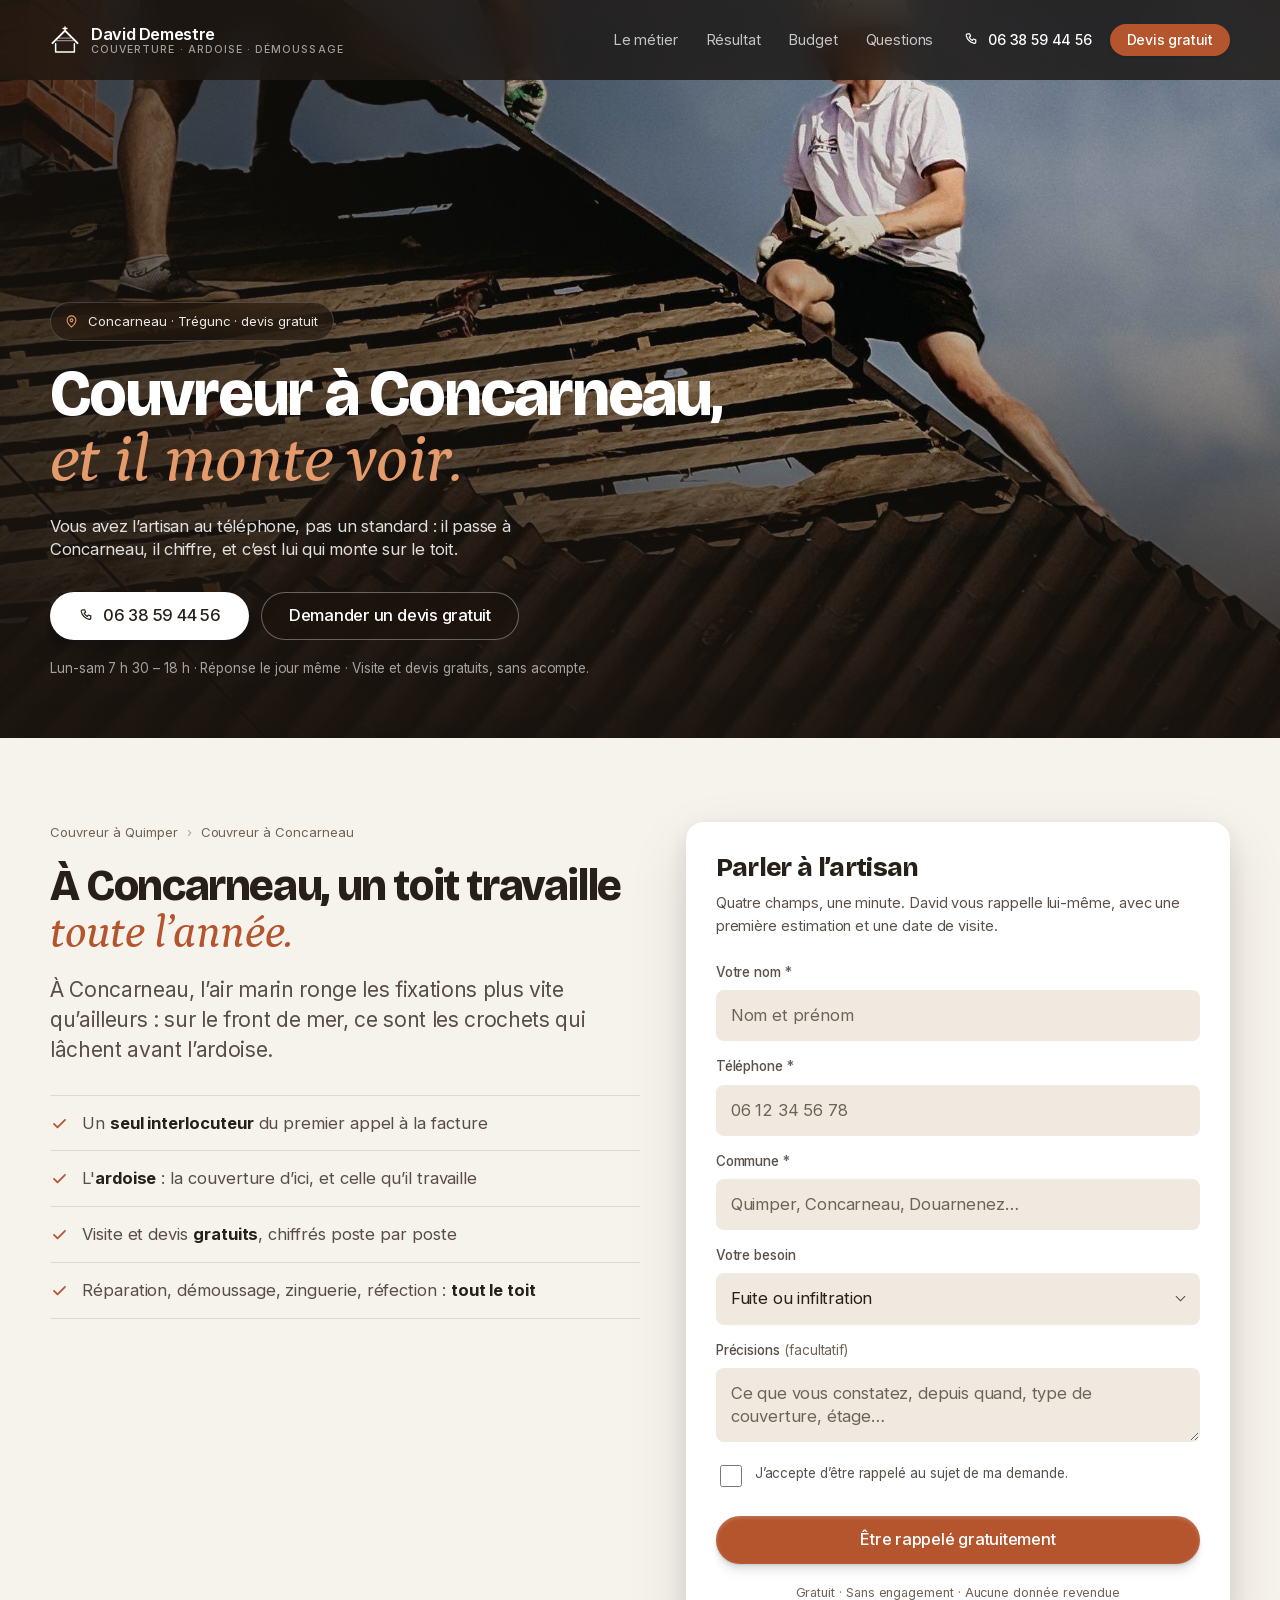
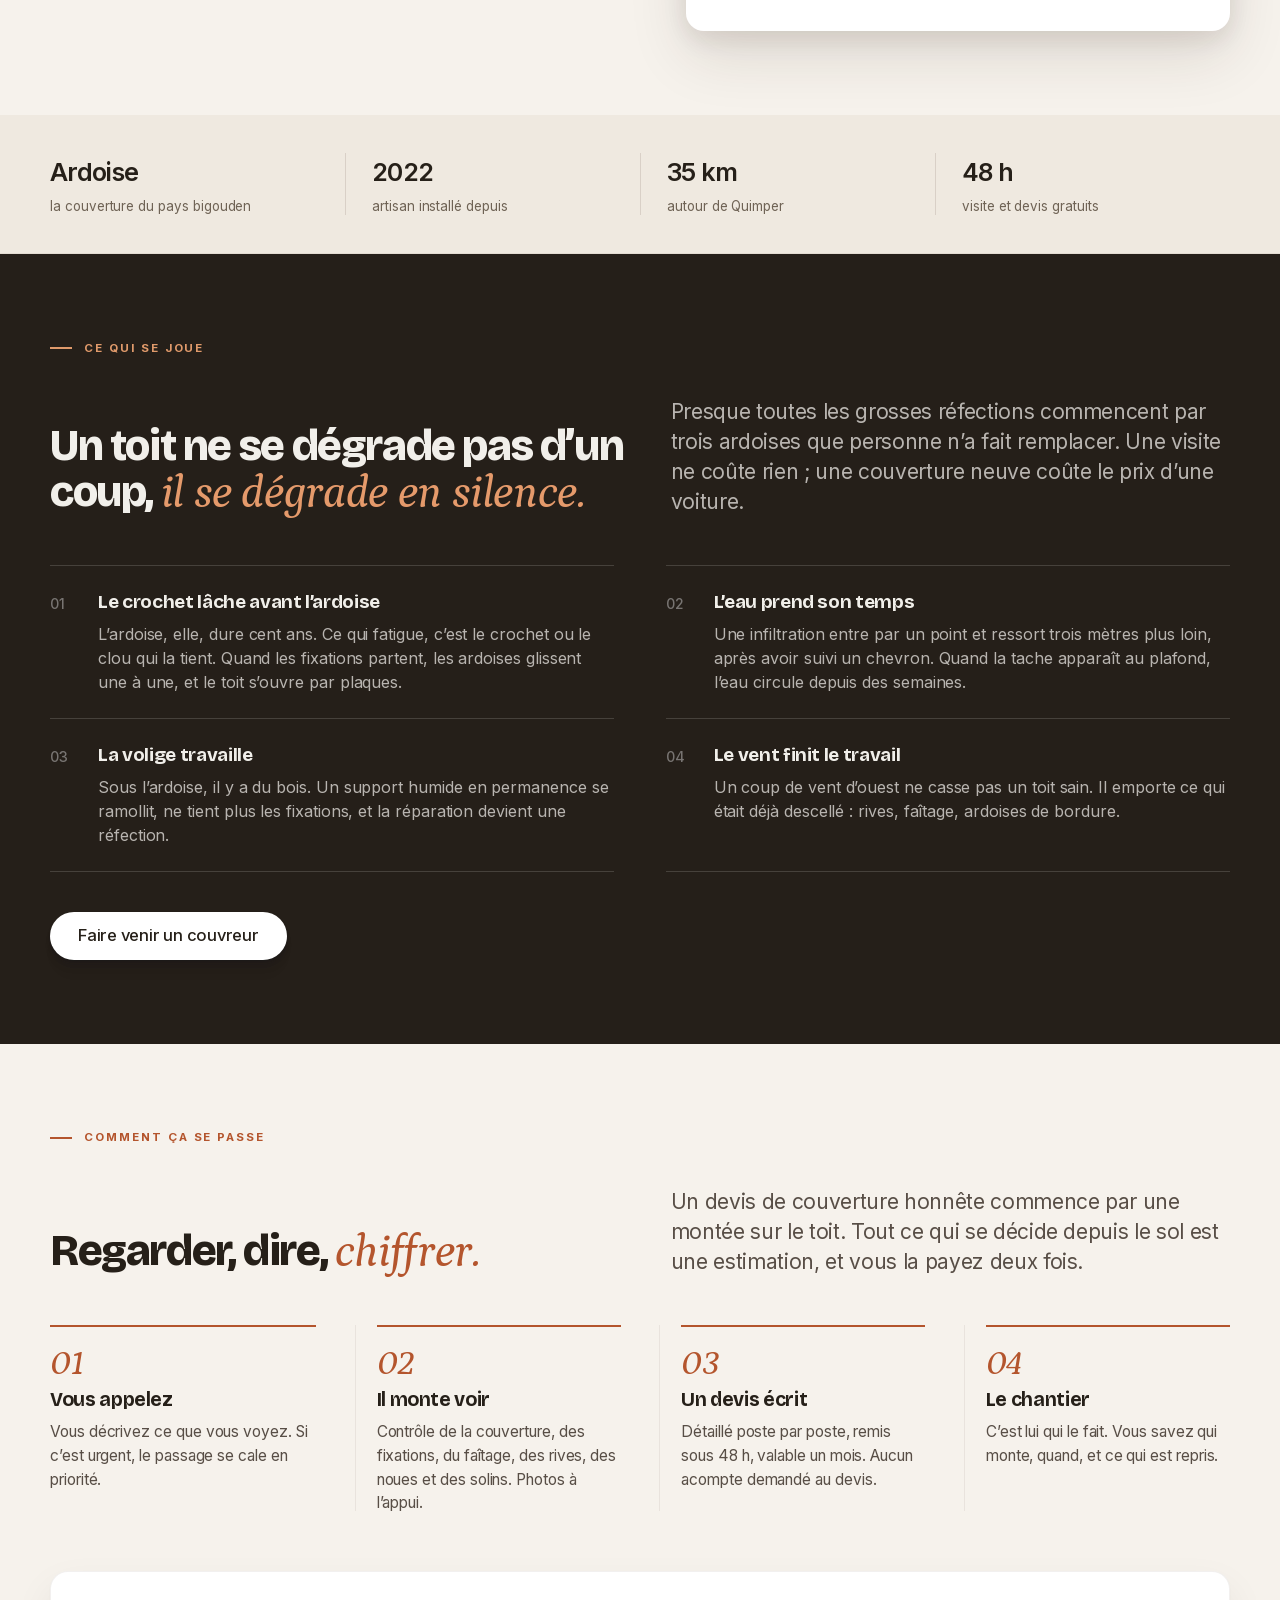
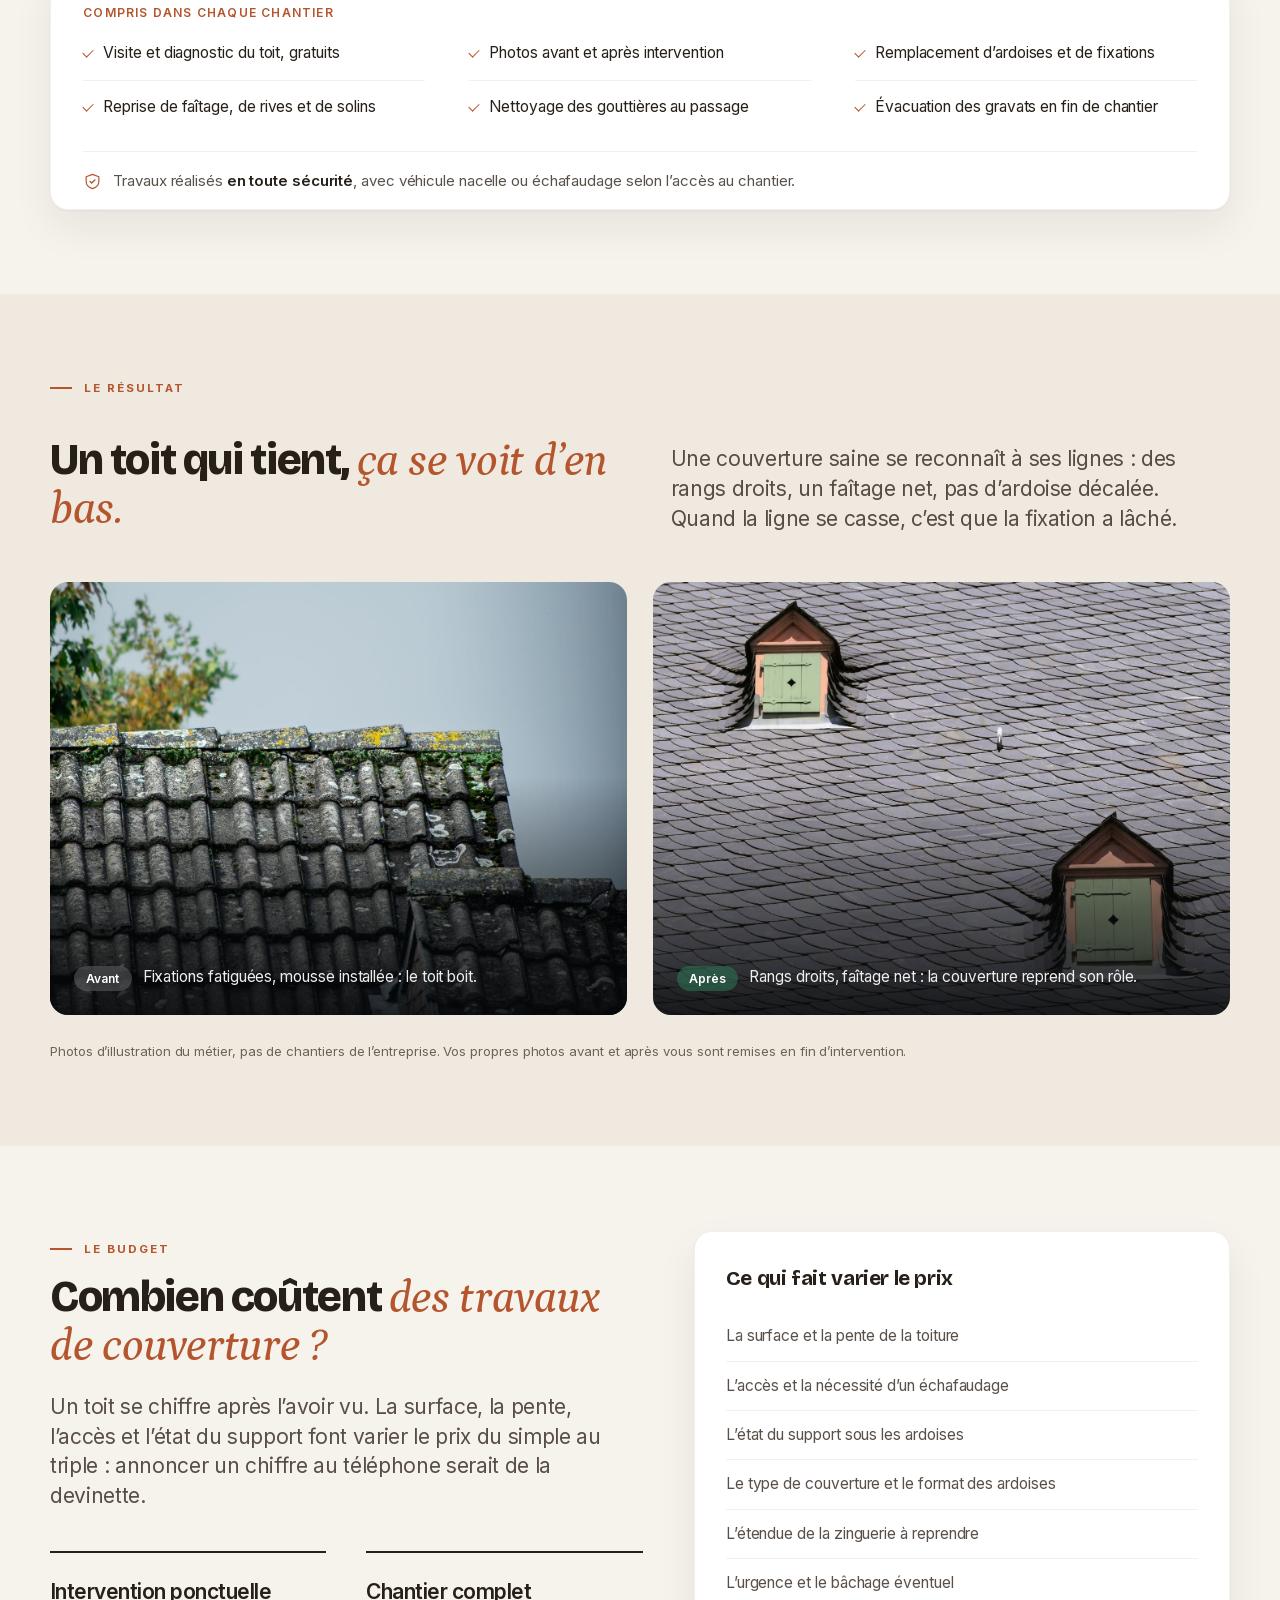
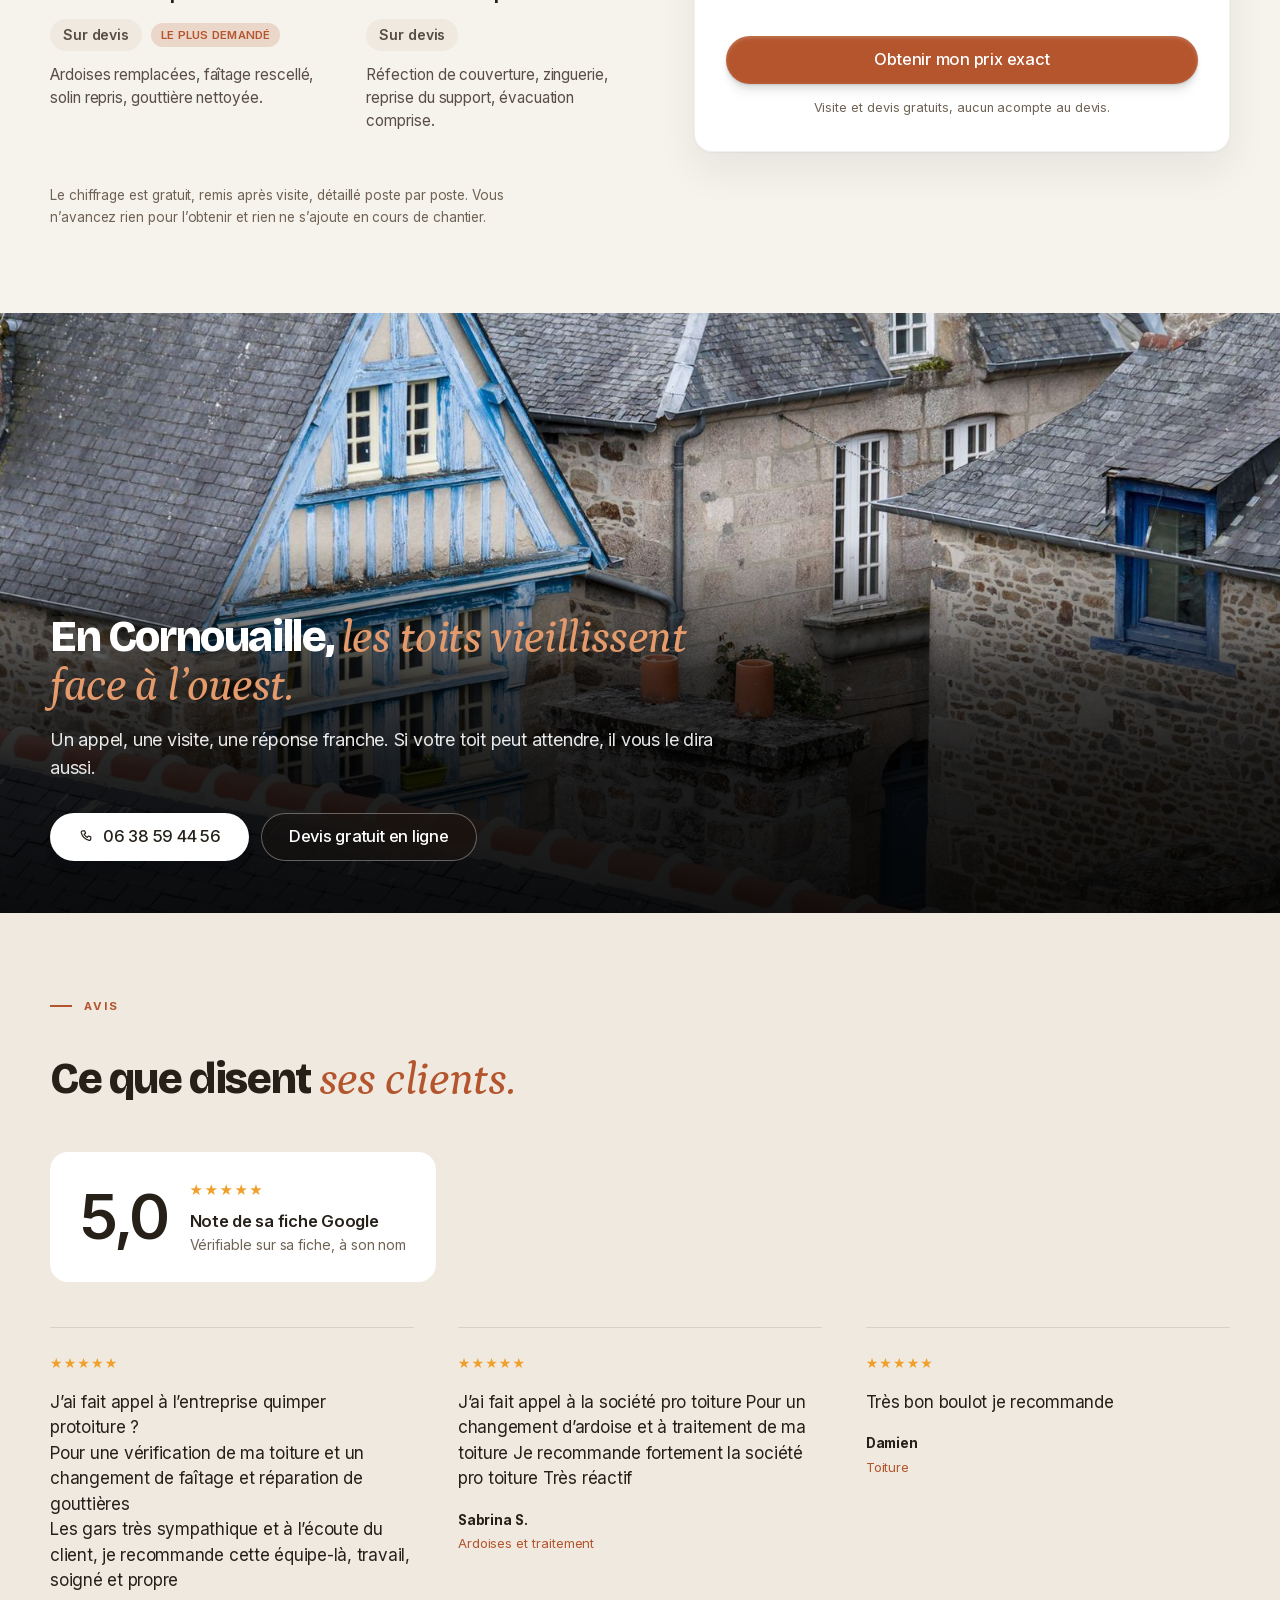
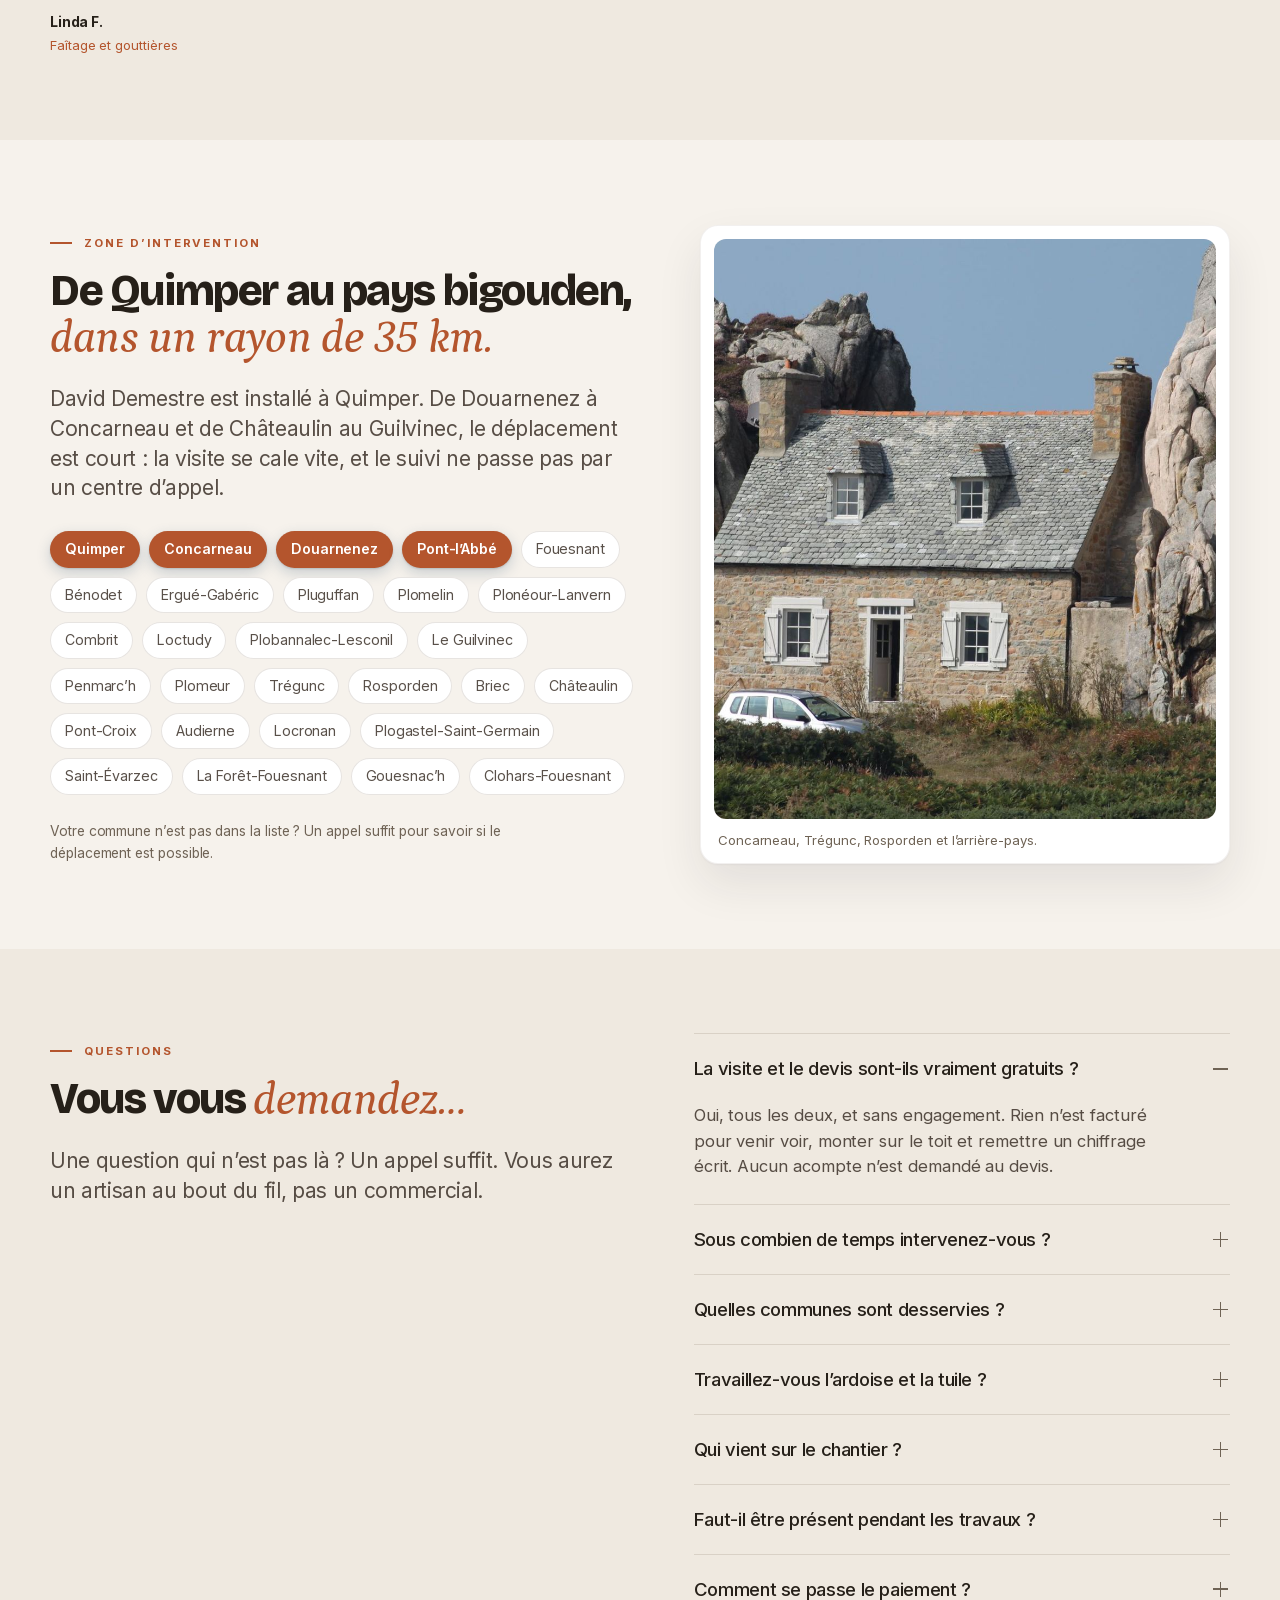
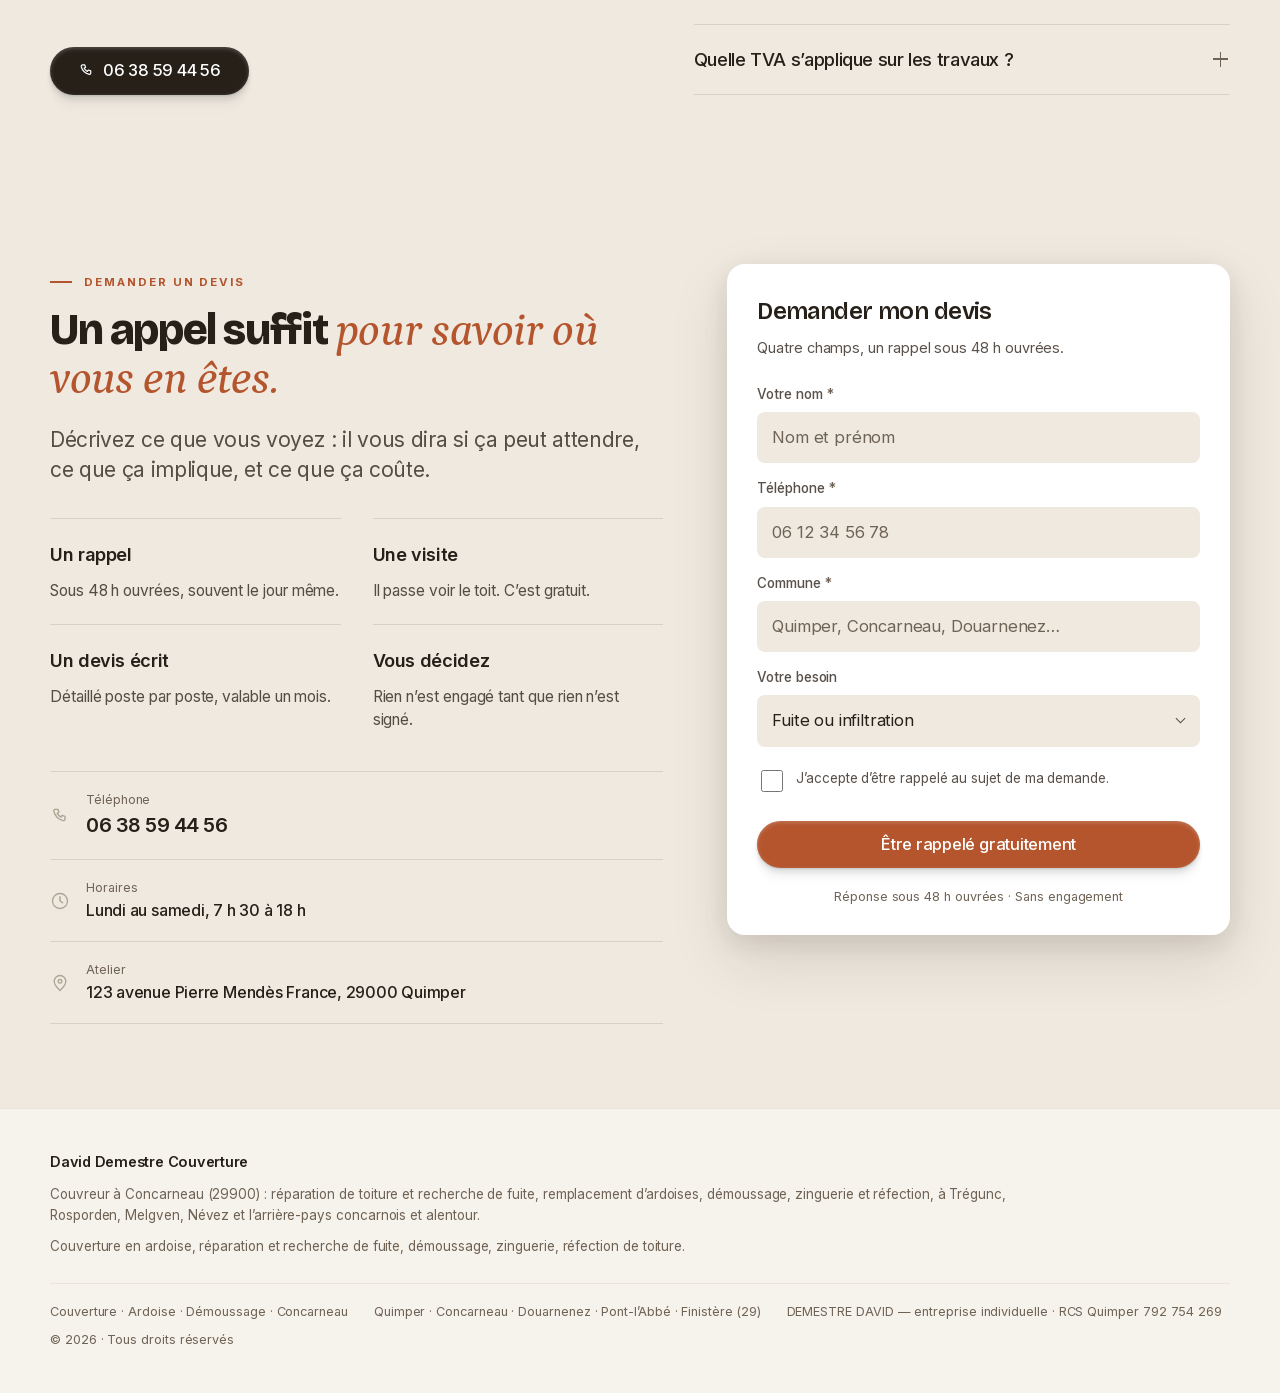
==== commit c85bbf17: "Pose la preuve sociale et l'accent typographique Preuve sociale. La section avis existait, son garde" ====
--- a/couvreur-concarneau/index.html
+++ b/couvreur-concarneau/index.html
@@ -35,7 +35,7 @@
 <link rel="icon" href="/assets/favicon.svg" type="image/svg+xml" />
 
 <!-- Polices auto-hébergées dans assets/fonts&nbsp;: zéro requête tierce. -->
-<link rel="stylesheet" href="/assets/styles.css?v=13" />
+<link rel="stylesheet" href="/assets/styles.css?v=14" />
 
 <!-- Google Ads&nbsp;: gtag + conversions. Inactif tant que les IDs contiennent XXXX. -->
 <script>
@@ -351,7 +351,7 @@
      ⚠️ N’INVENTEZ AUCUN AVIS. Coller les vrais avis Google dans la liste AVIS
      de build.py (texte exact, prénom, commune)&nbsp;: la section s’affiche alors
      toute seule. Tant que la liste est vide, elle reste masquée. -->
-<section class="section section-warm" id="avis" hidden>
+<section class="section section-warm" id="avis">
   <div class="wrap">
     <div class="sec-head">
       <span class="kick">Avis</span>
@@ -360,10 +360,12 @@
     <div class="note-google">
       <span class="note-val">5,0</span>
       <span class="note-txt"><span class="stars" aria-hidden="true">★★★★★</span>
-        <b>Note de sa fiche Google</b><span>4 avis, aucun sous la note maximale</span></span>
+        <b>Note de sa fiche Google</b><span>Vérifiable sur sa fiche, à son nom</span></span>
     </div>
     <div class="reviews">
-      
+      <figure class="review"><div class="stars" aria-label="5 étoiles sur 5">★★★★★</div><blockquote>J’ai fait appel à l’entreprise quimper protoiture&nbsp;?<br />Pour une vérification de ma toiture et un changement de faîtage et réparation de gouttières<br />Les gars très sympathique et à l’écoute du client, je recommande cette équipe-là, travail, soigné et propre</blockquote><figcaption><b>Linda F.</b><span>Faîtage et gouttières</span></figcaption></figure>
+      <figure class="review"><div class="stars" aria-label="5 étoiles sur 5">★★★★★</div><blockquote>J’ai fait appel à la société pro toiture Pour un changement d’ardoise et à traitement de ma toiture Je recommande fortement la société pro toiture  Très réactif</blockquote><figcaption><b>Sabrina S.</b><span>Ardoises et traitement</span></figcaption></figure>
+      <figure class="review"><div class="stars" aria-label="5 étoiles sur 5">★★★★★</div><blockquote>Très bon boulot je recommande</blockquote><figcaption><b>Damien</b><span>Toiture</span></figcaption></figure>
     </div>
   </div>
 </section>
--- a/assets/styles.css
+++ b/assets/styles.css
@@ -63,6 +63,28 @@
   unicode-range: U+0000-00FF, U+0131, U+0152-0153, U+02BB-02BC, U+02C6, U+02DA, U+02DC, U+0304, U+0308, U+0329, U+2000-206F, U+20AC, U+2122, U+2191, U+2193, U+2212, U+2215, U+FEFF, U+FFFD;
 }
 /* latin-ext */
+/* Petrona, l'accent de ce client, en italique uniquement : c'est la seconde
+   police qui fait basculer une page de « gabarit » à « dessinée ». Chaque
+   client du parc a la sienne pour qu'ils ne se ressemblent pas (Bricolage
+   chez VB et Debord, Newsreader chez Rocky, Fraunces chez WM). */
+/* latin-ext */
+@font-face {
+  font-family: 'Petrona';
+  font-style: italic;
+  font-weight: 500;
+  font-display: swap;
+  src: url(fonts/Petrona-500-italic-latin-ext.woff2) format('woff2');
+  unicode-range: U+0100-02BA, U+02BD-02C5, U+02C7-02CC, U+02CE-02D7, U+02DD-02FF, U+0304, U+0308, U+0329, U+1D00-1DBF, U+1E00-1E9F, U+1EF2-1EFF, U+2020, U+20A0-20AB, U+20AD-20C4, U+2113, U+2C60-2C7F, U+A720-A7FF;
+}
+/* latin */
+@font-face {
+  font-family: 'Petrona';
+  font-style: italic;
+  font-weight: 500;
+  font-display: swap;
+  src: url(fonts/Petrona-500-italic-latin.woff2) format('woff2');
+  unicode-range: U+0000-00FF, U+0131, U+0152-0153, U+02BB-02BC, U+02C6, U+02DA, U+02DC, U+0304, U+0308, U+0329, U+2000-206F, U+20AC, U+2122, U+2191, U+2193, U+2212, U+2215, U+FEFF, U+FFFD;
+}
 @font-face {
   font-family: 'Inter';
   font-style: normal;
@@ -209,7 +231,7 @@
      couple maison de l'agence. L'emphase d'un titre ne se fait pas
      par un changement de police mais par la couleur (l'or), comme chez VB. */
   --display: "Bricolage Grotesque", ui-sans-serif, system-ui, sans-serif;
-  --serif:   var(--display);
+  --serif:   "Petrona", Georgia, "Times New Roman", serif;
 
   /* La terre cuite pleine ne contraste pas assez sur une photo sombre : sa
      version claire sert uniquement au texte posé sur fond sombre. C'est le
@@ -259,6 +281,17 @@
   color: var(--tuile);
 }
 h3 em { font-style: normal; color: inherit; }
+/* L'ACCENT. Uniquement sur le second membre d'un titre, jamais dans le corps.
+   Petrona porte une oeil plus petit que Bricolage à taille égale : on la
+   remonte d'un cran (1.04em) et on relâche l'approche, sinon l'italique
+   paraît rétréci à côté du romain. */
+h1 em, .h2 em, .cta-band h2 em {
+  font-family: var(--serif);
+  font-style: italic;
+  font-weight: 500;
+  font-size: 1.04em;
+  letter-spacing: -.008em;
+}
 .cta-band h2 em, .section-dark .h2 em { color: var(--gold-bright); }
 .page-hero h1 em { color: var(--gold-bright); }
 
@@ -643,6 +676,9 @@
   display: flex; align-items: center; gap: 22px;
   padding: 26px 30px; margin-bottom: clamp(30px, 3.5vw, 46px);
   background: var(--surface); border-radius: var(--r-lg);
+  /* Se cale sur son contenu : un panneau blanc vide aux trois quarts
+     se lit comme un bloc inachevé. */
+  width: fit-content; max-width: 100%;
 }
 .note-val { font-size: clamp(44px, 5vw, 62px); font-weight: 600; letter-spacing: -0.04em; line-height: 1; }
 .note-txt { display: block; }
@@ -709,9 +745,10 @@
 .step:first-child::after { left: 0; }
 .step .n {
   display: block; margin-bottom: 2px;
-  /* Chiffres en display gras, droits : chez VB rien n'est en italique. */
-  font-family: var(--display); font-weight: 800; font-size: 24px;
-  line-height: 1.1; color: var(--tuile); letter-spacing: -0.02em;
+  /* 01…04 en serif italique : le chiffre devient un repère dessiné, pas une
+     puce. C'est ce que build_steps() formate déjà en %02d. */
+  font-family: var(--serif); font-style: italic; font-weight: 500;
+  font-size: 34px; line-height: 1; color: var(--tuile); letter-spacing: -.01em;
 }
 .step h3 { font-size: 19.5px; margin: 6px 0 8px; color: var(--ink); }
 .step p { margin: 0; font-size: 15.5px; line-height: 1.52; color: var(--ink-2); }
@@ -831,9 +868,13 @@
 /* avis */
 .reviews { display: grid; grid-template-columns: repeat(3, 1fr); gap: clamp(28px, 3.4vw, 48px); }
 .review { margin: 0; padding-top: 24px; border-top: 1px solid var(--line); }
-.stars { color: var(--ink-4); letter-spacing: .08em; font-size: 14px; }
+.stars { color: #F0A02A; letter-spacing: .08em; font-size: 14px; }
 .review blockquote { margin: 16px 0 18px; font-size: 17px; line-height: 1.5; letter-spacing: -0.014em; }
-.review figcaption { font-size: 13.6px; color: var(--ink-3); }
+/* Le prénom en encre pleine, le chantier dessous dans l'accent : c'est le
+   chantier nommé qui prouve que l'avis est réel, il mérite sa ligne. */
+.review figcaption { display: flex; flex-direction: column; gap: 2px; font-size: 13.6px; }
+.review figcaption b { font-weight: 650; color: var(--ink); letter-spacing: -.01em; }
+.review figcaption span { color: var(--tuile); font-size: 13px; }
 
 /* zone : des pastilles, et une photo du pays à côté. En liste séparée par
    des points, ça faisait un mur de texte gris sur toute la largeur. */
